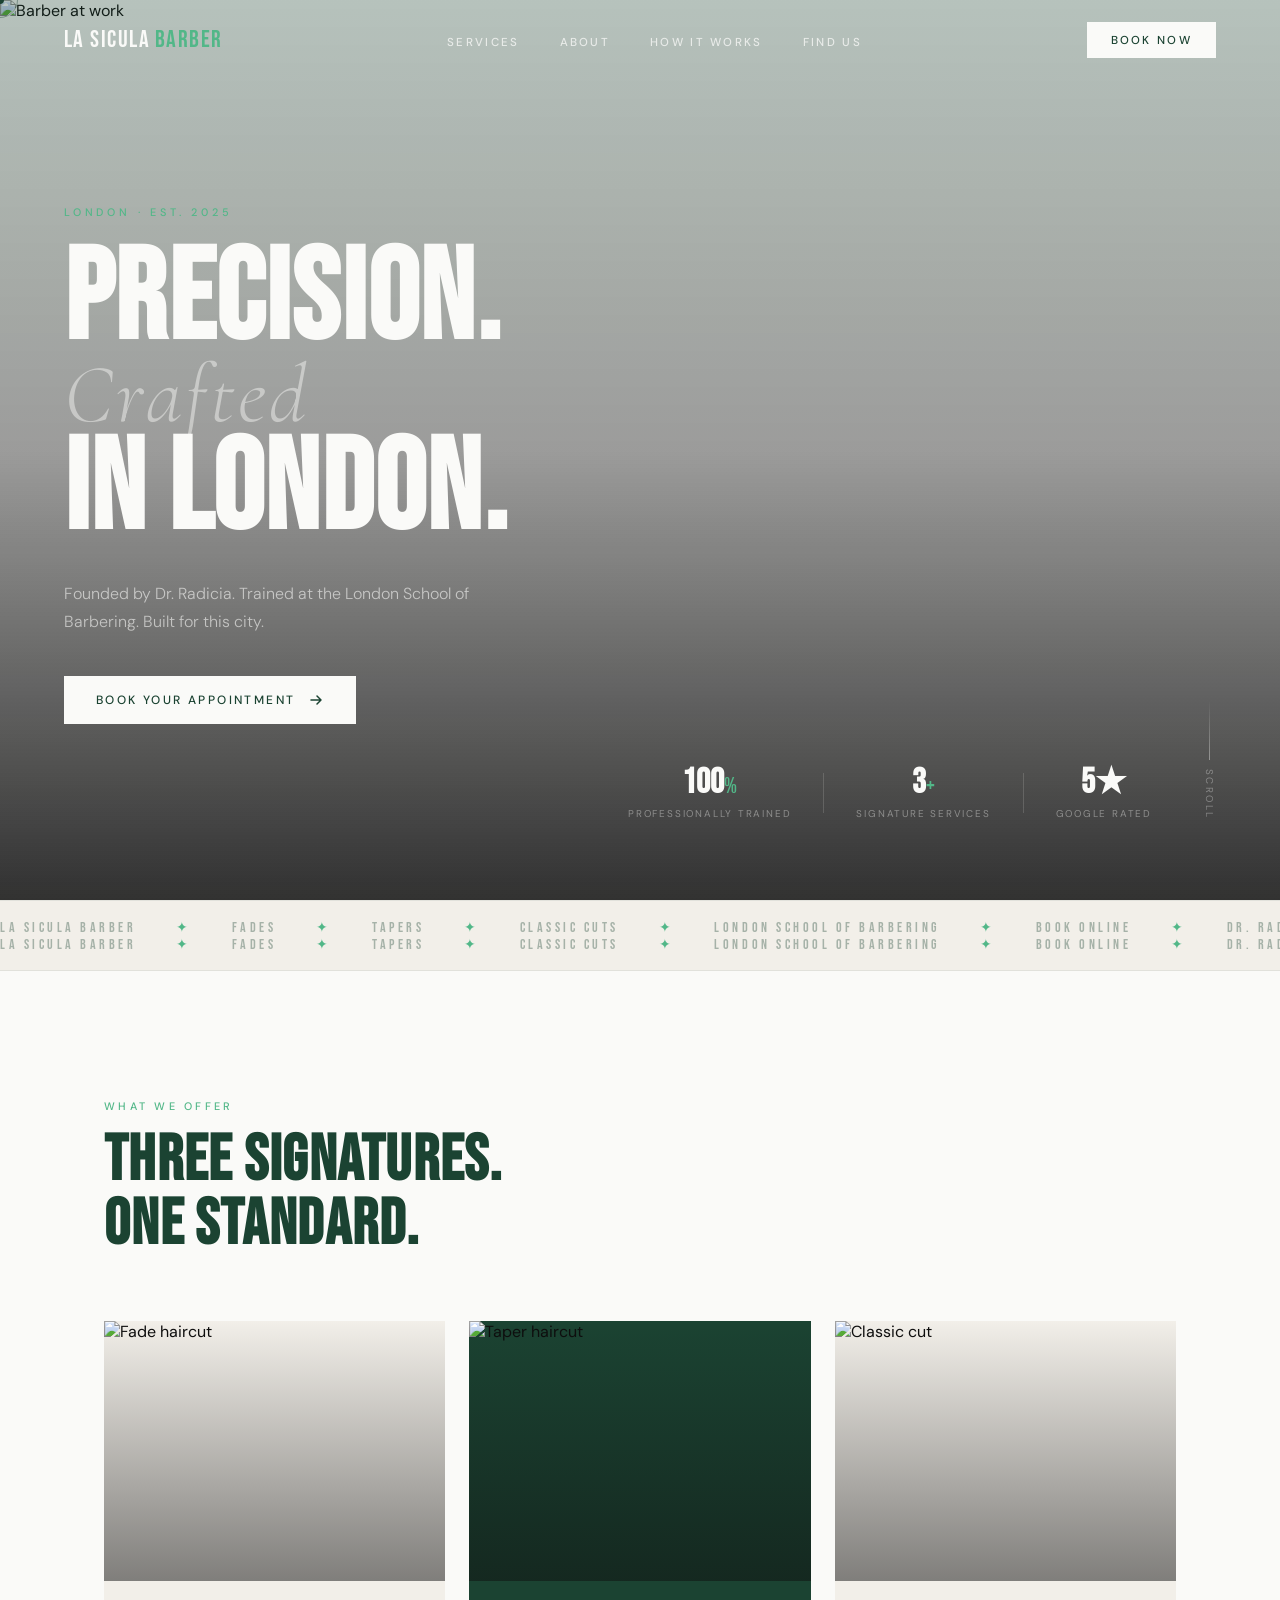
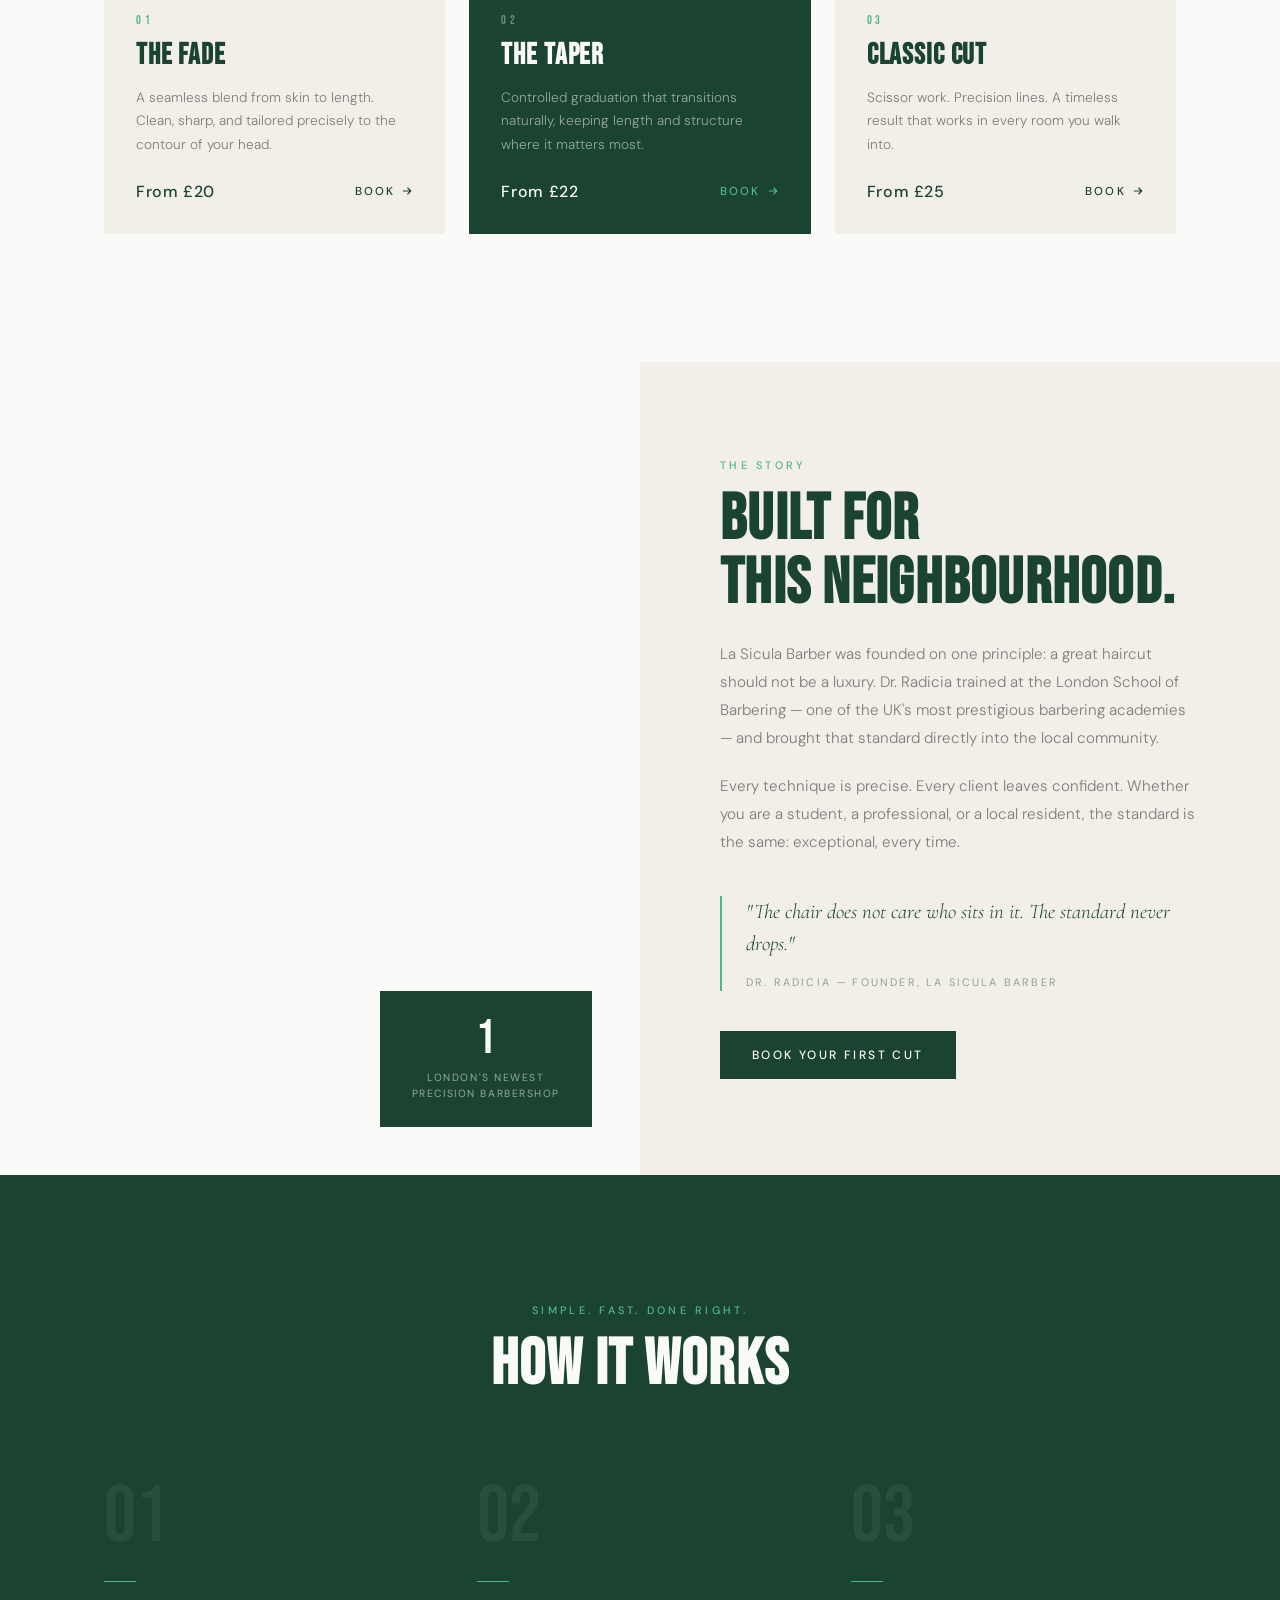
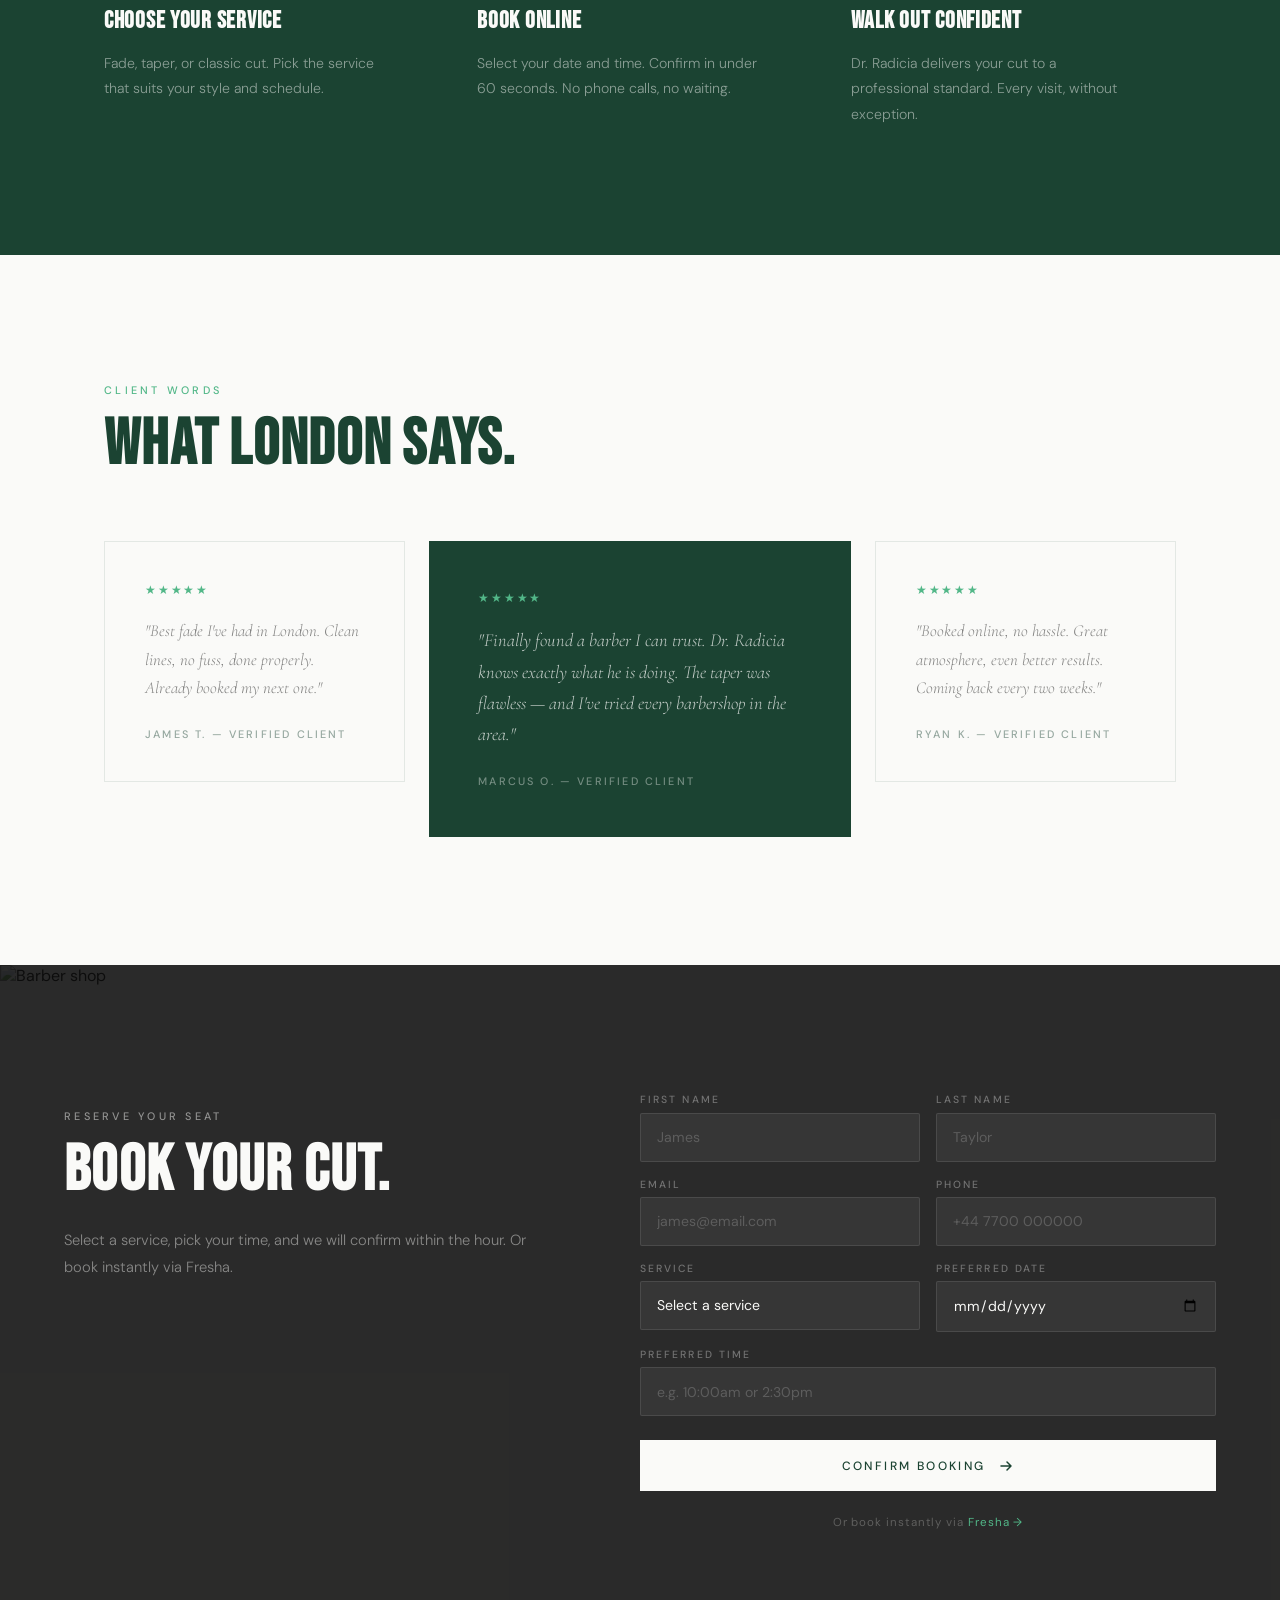
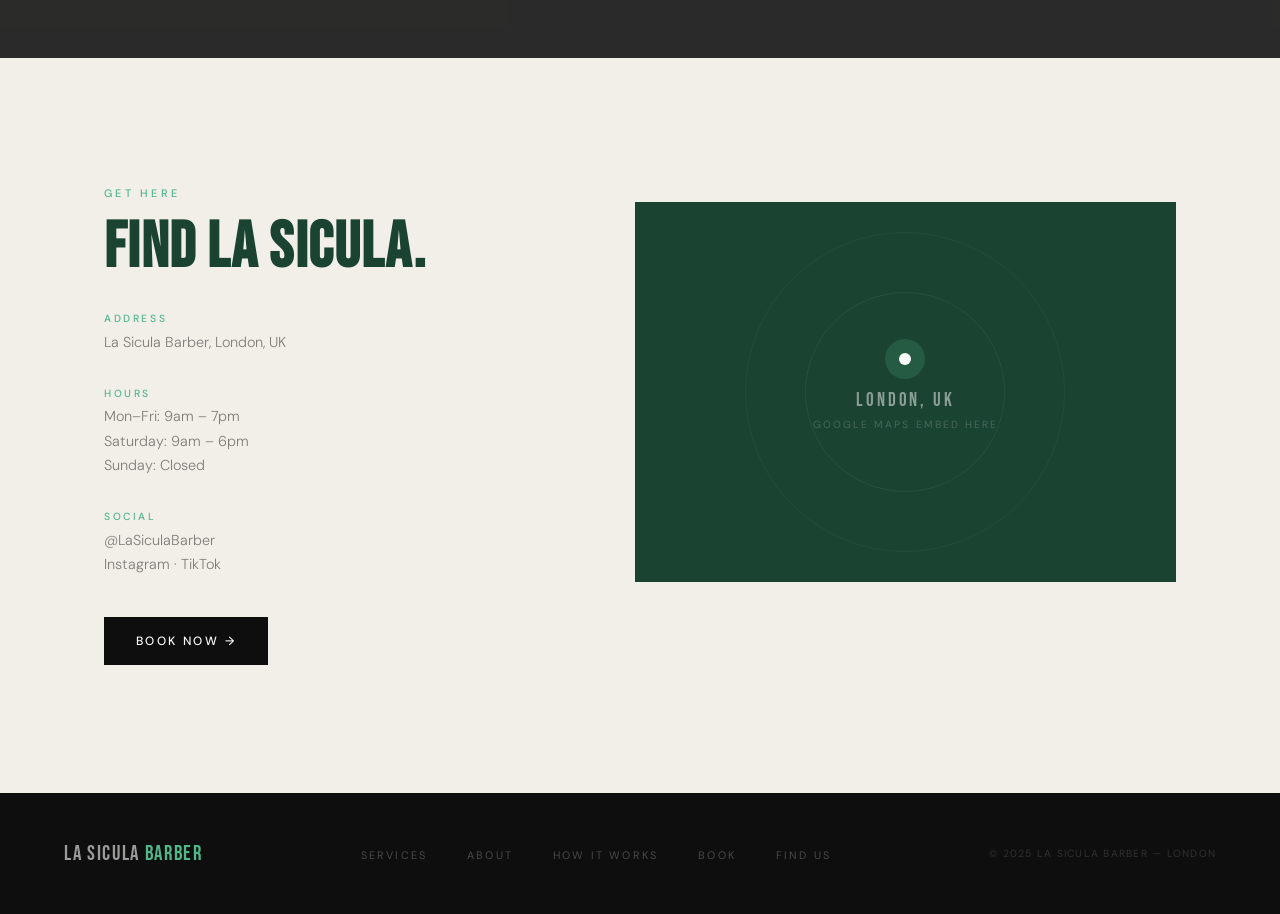
==== index.html @ 0e8070f5 "Initial commit - La Sicula Barber website" ====
<!DOCTYPE html>
<html lang="en">
<head>
  <meta charset="UTF-8" />
  <meta name="viewport" content="width=device-width, initial-scale=1.0" />
  <title>La Sicula Barber — London</title>
  <meta name="description" content="La Sicula Barber. Professional haircuts in London. Founded by Dr. Radicia, trained at the London School of Barbering. Book online." />
  <link rel="preconnect" href="https://fonts.googleapis.com" />
  <link href="https://fonts.googleapis.com/css2?family=Bebas+Neue&family=Cormorant+Garamond:ital,wght@0,300;0,400;1,300&family=DM+Sans:wght@300;400;500&display=swap" rel="stylesheet" />
  <link rel="stylesheet" href="css/style.css" />
</head>
<body>

  <!-- CURSOR -->
  <div class="cursor" id="cursor"></div>
  <div class="cursor-follower" id="cursor-follower"></div>

  <!-- NAV -->
  <nav id="nav">
    <a href="#" class="nav-logo">La Sicula<span>Barber</span></a>
    <ul class="nav-links">
      <li><a href="#services">Services</a></li>
      <li><a href="#about">About</a></li>
      <li><a href="#process">How It Works</a></li>
      <li><a href="#find">Find Us</a></li>
    </ul>
    <a href="#book" class="nav-cta">Book Now</a>
    <button class="nav-burger" id="burger" aria-label="Menu">
      <span></span><span></span>
    </button>
  </nav>

  <!-- MOBILE MENU -->
  <div class="mobile-menu" id="mobile-menu">
    <ul>
      <li><a href="#services" class="mm-link">Services</a></li>
      <li><a href="#about" class="mm-link">About</a></li>
      <li><a href="#process" class="mm-link">How It Works</a></li>
      <li><a href="#find" class="mm-link">Find Us</a></li>
      <li><a href="#book" class="mm-link mm-cta">Book Now</a></li>
    </ul>
  </div>

  <!-- HERO -->
  <section class="hero" id="hero">
    <div class="hero-bg" id="hero-bg">
      <img src="https://images.unsplash.com/photo-1503951914875-452162b0f3f1?w=1800&q=85&fit=crop" alt="Barber at work" />
      <div class="hero-overlay"></div>
    </div>
    <div class="hero-content">
      <p class="hero-eyebrow" data-reveal>London · Est. 2025</p>
      <h1 class="hero-title" data-reveal data-delay="1">
        <span>Precision.</span>
        <span class="hero-title-italic">Crafted</span>
        <span>In London.</span>
      </h1>
      <p class="hero-sub" data-reveal data-delay="2">Founded by Dr. Radicia. Trained at the London School of Barbering. Built for this city.</p>
      <a href="#book" class="hero-btn" data-reveal data-delay="3">
        <span>Book Your Appointment</span>
        <svg width="16" height="16" viewBox="0 0 16 16" fill="none"><path d="M3 8h10M9 4l4 4-4 4" stroke="currentColor" stroke-width="1.5" stroke-linecap="round" stroke-linejoin="round"/></svg>
      </a>
    </div>
    <div class="hero-scroll-hint" data-reveal data-delay="4">
      <div class="scroll-line"></div>
      <span>Scroll</span>
    </div>
    <div class="hero-stats">
      <div class="hero-stat" data-reveal data-delay="3">
        <strong class="counter" data-target="100">0</strong><span>%</span>
        <p>Professionally Trained</p>
      </div>
      <div class="hero-stat-divider"></div>
      <div class="hero-stat" data-reveal data-delay="4">
        <strong class="counter" data-target="3">0</strong><span>+</span>
        <p>Signature Services</p>
      </div>
      <div class="hero-stat-divider"></div>
      <div class="hero-stat" data-reveal data-delay="5">
        <strong>5★</strong>
        <p>Google Rated</p>
      </div>
    </div>
  </section>

  <!-- MARQUEE -->
  <div class="marquee-wrap">
    <div class="marquee-track">
      <div class="marquee-inner" id="marquee">
        <span>La Sicula Barber</span><span class="dot">✦</span>
        <span>Fades</span><span class="dot">✦</span>
        <span>Tapers</span><span class="dot">✦</span>
        <span>Classic Cuts</span><span class="dot">✦</span>
        <span>London School of Barbering</span><span class="dot">✦</span>
        <span>Book Online</span><span class="dot">✦</span>
        <span>Dr. Radicia</span><span class="dot">✦</span>
        <span>London</span><span class="dot">✦</span>
        <span>La Sicula Barber</span><span class="dot">✦</span>
        <span>Fades</span><span class="dot">✦</span>
        <span>Tapers</span><span class="dot">✦</span>
        <span>Classic Cuts</span><span class="dot">✦</span>
        <span>London School of Barbering</span><span class="dot">✦</span>
        <span>Book Online</span><span class="dot">✦</span>
        <span>Dr. Radicia</span><span class="dot">✦</span>
        <span>London</span><span class="dot">✦</span>
      </div>
    </div>
  </div>

  <!-- SERVICES -->
  <section class="services" id="services">
    <div class="container">
      <div class="section-intro" data-reveal>
        <p class="eyebrow">What We Offer</p>
        <h2 class="section-title">Three Signatures.<br>One Standard.</h2>
      </div>
      <div class="services-grid">
        <div class="service-card" data-reveal data-delay="1">
          <div class="service-img">
            <img src="https://images.unsplash.com/photo-1599351431202-1e0f0137899a?w=600&q=80&fit=crop" alt="Fade haircut" loading="lazy" />
            <div class="service-img-overlay"></div>
          </div>
          <div class="service-body">
            <span class="service-num">01</span>
            <h3 class="service-name">The Fade</h3>
            <p class="service-desc">A seamless blend from skin to length. Clean, sharp, and tailored precisely to the contour of your head.</p>
            <div class="service-footer">
              <span class="service-price">From £20</span>
              <a href="#book" class="service-link">Book <svg width="12" height="12" viewBox="0 0 16 16" fill="none"><path d="M3 8h10M9 4l4 4-4 4" stroke="currentColor" stroke-width="1.5" stroke-linecap="round" stroke-linejoin="round"/></svg></a>
            </div>
          </div>
        </div>
        <div class="service-card service-card--featured" data-reveal data-delay="2">
          <div class="service-img">
            <img src="https://images.unsplash.com/photo-1622287162716-f311baa1a2b8?w=600&q=80&fit=crop" alt="Taper haircut" loading="lazy" />
            <div class="service-img-overlay"></div>
          </div>
          <div class="service-body">
            <span class="service-num">02</span>
            <h3 class="service-name">The Taper</h3>
            <p class="service-desc">Controlled graduation that transitions naturally, keeping length and structure where it matters most.</p>
            <div class="service-footer">
              <span class="service-price">From £22</span>
              <a href="#book" class="service-link">Book <svg width="12" height="12" viewBox="0 0 16 16" fill="none"><path d="M3 8h10M9 4l4 4-4 4" stroke="currentColor" stroke-width="1.5" stroke-linecap="round" stroke-linejoin="round"/></svg></a>
            </div>
          </div>
        </div>
        <div class="service-card" data-reveal data-delay="3">
          <div class="service-img">
            <img src="https://images.unsplash.com/photo-1605497788044-5a32c7078486?w=600&q=80&fit=crop" alt="Classic cut" loading="lazy" />
            <div class="service-img-overlay"></div>
          </div>
          <div class="service-body">
            <span class="service-num">03</span>
            <h3 class="service-name">Classic Cut</h3>
            <p class="service-desc">Scissor work. Precision lines. A timeless result that works in every room you walk into.</p>
            <div class="service-footer">
              <span class="service-price">From £25</span>
              <a href="#book" class="service-link">Book <svg width="12" height="12" viewBox="0 0 16 16" fill="none"><path d="M3 8h10M9 4l4 4-4 4" stroke="currentColor" stroke-width="1.5" stroke-linecap="round" stroke-linejoin="round"/></svg></a>
            </div>
          </div>
        </div>
      </div>
    </div>
  </section>

  <!-- ABOUT -->
  <section class="about" id="about">
    <div class="about-img-col">
      <div class="about-img-wrap" id="about-parallax">
        <img src="https://images.unsplash.com/photo-1621605815971-fbc98d665033?w=900&q=80&fit=crop" alt="La Sicula Barber interior" loading="lazy" />
      </div>
      <div class="about-img-badge" data-reveal>
        <span class="badge-num counter" data-target="1">0</span>
        <span class="badge-label">London's Newest<br>Precision Barbershop</span>
      </div>
    </div>
    <div class="about-content-col">
      <div class="about-content">
        <p class="eyebrow" data-reveal>The Story</p>
        <h2 class="section-title" data-reveal>Built For<br>This Neighbourhood.</h2>
        <p class="about-body" data-reveal>La Sicula Barber was founded on one principle: a great haircut should not be a luxury. Dr. Radicia trained at the London School of Barbering — one of the UK's most prestigious barbering academies — and brought that standard directly into the local community.</p>
        <p class="about-body" data-reveal>Every technique is precise. Every client leaves confident. Whether you are a student, a professional, or a local resident, the standard is the same: exceptional, every time.</p>
        <blockquote class="about-quote" data-reveal>
          <p>"The chair does not care who sits in it. The standard never drops."</p>
          <cite>Dr. Radicia — Founder, La Sicula Barber</cite>
        </blockquote>
        <a href="#book" class="btn-primary" data-reveal>Book Your First Cut</a>
      </div>
    </div>
  </section>

  <!-- HOW IT WORKS -->
  <section class="process" id="process">
    <div class="container">
      <div class="section-intro centered" data-reveal>
        <p class="eyebrow">Simple. Fast. Done Right.</p>
        <h2 class="section-title">How It Works</h2>
      </div>
      <div class="process-grid">
        <div class="process-step" data-reveal data-delay="1">
          <div class="step-num">01</div>
          <div class="step-line"></div>
          <h3 class="step-title">Choose Your Service</h3>
          <p class="step-desc">Fade, taper, or classic cut. Pick the service that suits your style and schedule.</p>
        </div>
        <div class="process-step" data-reveal data-delay="2">
          <div class="step-num">02</div>
          <div class="step-line"></div>
          <h3 class="step-title">Book Online</h3>
          <p class="step-desc">Select your date and time. Confirm in under 60 seconds. No phone calls, no waiting.</p>
        </div>
        <div class="process-step" data-reveal data-delay="3">
          <div class="step-num">03</div>
          <div class="step-line"></div>
          <h3 class="step-title">Walk Out Confident</h3>
          <p class="step-desc">Dr. Radicia delivers your cut to a professional standard. Every visit, without exception.</p>
        </div>
      </div>
    </div>
  </section>

  <!-- TESTIMONIALS -->
  <section class="testimonials">
    <div class="container">
      <div class="section-intro" data-reveal>
        <p class="eyebrow">Client Words</p>
        <h2 class="section-title">What London Says.</h2>
      </div>
      <div class="testi-grid">
        <div class="testi-card" data-reveal data-delay="1">
          <div class="testi-stars">★★★★★</div>
          <p class="testi-text">"Best fade I've had in London. Clean lines, no fuss, done properly. Already booked my next one."</p>
          <p class="testi-author">James T. — Verified Client</p>
        </div>
        <div class="testi-card testi-card--large" data-reveal data-delay="2">
          <div class="testi-stars">★★★★★</div>
          <p class="testi-text">"Finally found a barber I can trust. Dr. Radicia knows exactly what he is doing. The taper was flawless — and I've tried every barbershop in the area."</p>
          <p class="testi-author">Marcus O. — Verified Client</p>
        </div>
        <div class="testi-card" data-reveal data-delay="3">
          <div class="testi-stars">★★★★★</div>
          <p class="testi-text">"Booked online, no hassle. Great atmosphere, even better results. Coming back every two weeks."</p>
          <p class="testi-author">Ryan K. — Verified Client</p>
        </div>
      </div>
    </div>
  </section>

  <!-- BOOK -->
  <section class="book" id="book">
    <div class="book-bg">
      <img src="https://images.unsplash.com/photo-1503951914875-452162b0f3f1?w=1400&q=80&fit=crop" alt="Barber shop" loading="lazy" />
      <div class="book-overlay"></div>
    </div>
    <div class="book-content">
      <div class="book-text" data-reveal>
        <p class="eyebrow eyebrow--light">Reserve Your Seat</p>
        <h2 class="section-title section-title--light">Book Your Cut.</h2>
        <p class="book-sub">Select a service, pick your time, and we will confirm within the hour. Or book instantly via Fresha.</p>
      </div>
      <div class="book-form-wrap" data-reveal data-delay="1">
        <form class="book-form" id="book-form">
          <div class="form-row">
            <div class="form-group">
              <label>First Name</label>
              <input type="text" name="fname" placeholder="James" required />
            </div>
            <div class="form-group">
              <label>Last Name</label>
              <input type="text" name="lname" placeholder="Taylor" required />
            </div>
          </div>
          <div class="form-row">
            <div class="form-group">
              <label>Email</label>
              <input type="email" name="email" placeholder="james@email.com" required />
            </div>
            <div class="form-group">
              <label>Phone</label>
              <input type="tel" name="phone" placeholder="+44 7700 000000" />
            </div>
          </div>
          <div class="form-row">
            <div class="form-group">
              <label>Service</label>
              <select name="service" required>
                <option value="" disabled selected>Select a service</option>
                <option>The Fade — From £20</option>
                <option>The Taper — From £22</option>
                <option>Classic Cut — From £25</option>
              </select>
            </div>
            <div class="form-group">
              <label>Preferred Date</label>
              <input type="date" name="date" required />
            </div>
          </div>
          <div class="form-group form-full">
            <label>Preferred Time</label>
            <input type="text" name="time" placeholder="e.g. 10:00am or 2:30pm" />
          </div>
          <button type="submit" class="form-submit">
            <span>Confirm Booking</span>
            <svg width="16" height="16" viewBox="0 0 16 16" fill="none"><path d="M3 8h10M9 4l4 4-4 4" stroke="currentColor" stroke-width="1.5" stroke-linecap="round" stroke-linejoin="round"/></svg>
          </button>
          <p class="form-note">Or book instantly via <a href="https://www.fresha.com" target="_blank">Fresha →</a></p>
        </form>
        <div class="form-success" id="form-success">
          <div class="success-icon">✓</div>
          <h3>Booking Received</h3>
          <p>We will confirm your appointment within the hour. See you in the chair.</p>
        </div>
      </div>
    </div>
  </section>

  <!-- FIND US -->
  <section class="find" id="find">
    <div class="container">
      <div class="find-grid">
        <div class="find-info">
          <p class="eyebrow" data-reveal>Get Here</p>
          <h2 class="section-title" data-reveal>Find La Sicula.</h2>
          <div class="find-details">
            <div class="find-item" data-reveal>
              <span class="find-label">Address</span>
              <span class="find-val">La Sicula Barber, London, UK</span>
            </div>
            <div class="find-item" data-reveal>
              <span class="find-label">Hours</span>
              <span class="find-val">Mon–Fri: 9am – 7pm<br>Saturday: 9am – 6pm<br>Sunday: Closed</span>
            </div>
            <div class="find-item" data-reveal>
              <span class="find-label">Social</span>
              <span class="find-val">@LaSiculaBarber<br>Instagram · TikTok</span>
            </div>
          </div>
          <a href="#book" class="btn-primary btn-dark" data-reveal>Book Now →</a>
        </div>
        <div class="find-map" data-reveal>
          <div class="map-shell">
            <div class="map-pin-wrap">
              <div class="map-pin-pulse"></div>
              <div class="map-pin-dot"></div>
            </div>
            <p class="map-label">London, UK</p>
            <p class="map-sub">Google Maps embed here</p>
          </div>
        </div>
      </div>
    </div>
  </section>

  <!-- FOOTER -->
  <footer>
    <div class="footer-inner">
      <div class="footer-logo">La Sicula<span>Barber</span></div>
      <ul class="footer-links">
        <li><a href="#services">Services</a></li>
        <li><a href="#about">About</a></li>
        <li><a href="#process">How It Works</a></li>
        <li><a href="#book">Book</a></li>
        <li><a href="#find">Find Us</a></li>
      </ul>
      <p class="footer-copy">© 2025 La Sicula Barber — London</p>
    </div>
  </footer>

  <script src="js/main.js"></script>
</body>
</html>
---- css/style.css ----
/* ============================================
   LA SICULA BARBER — style.css
   Deep forest green + white | Apple/Revolut energy
   ============================================ */

:root {
  --green:      #1B4332;
  --green-mid:  #2D6A4F;
  --green-light:#52B788;
  --white:      #FAFAF8;
  --off:        #F2EFE9;
  --ink:        #0E0E0E;
  --ink-soft:   rgba(14,14,14,0.5);
  --font-display: 'Bebas Neue', sans-serif;
  --font-serif:   'Cormorant Garamond', serif;
  --font-body:    'DM Sans', sans-serif;
  --ease:       cubic-bezier(0.16, 1, 0.3, 1);
  --radius:     2px;
}

*, *::before, *::after { margin:0; padding:0; box-sizing:border-box; }

html { scroll-behavior: smooth; font-size: 16px; }

body {
  font-family: var(--font-body);
  background: var(--white);
  color: var(--ink);
  overflow-x: hidden;
  cursor: none;
}

img { display: block; width: 100%; }
a { text-decoration: none; color: inherit; }

/* ===== CUSTOM CURSOR ===== */
.cursor {
  width: 8px; height: 8px;
  background: var(--green);
  border-radius: 50%;
  position: fixed;
  top: 0; left: 0;
  pointer-events: none;
  z-index: 9999;
  transform: translate(-50%, -50%);
  transition: transform 0.1s, width 0.3s var(--ease), height 0.3s var(--ease), background 0.3s;
}

.cursor-follower {
  width: 36px; height: 36px;
  border: 1px solid rgba(27,67,50,0.4);
  border-radius: 50%;
  position: fixed;
  top: 0; left: 0;
  pointer-events: none;
  z-index: 9998;
  transform: translate(-50%, -50%);
  transition: transform 0.18s var(--ease), width 0.4s var(--ease), height 0.4s var(--ease), border-color 0.3s;
}

body:has(a:hover) .cursor { width: 12px; height: 12px; background: var(--green-light); }
body:has(a:hover) .cursor-follower { width: 52px; height: 52px; border-color: var(--green); }
body:has(.btn-primary:hover) .cursor { background: var(--white); }

/* ===== NAV ===== */
#nav {
  position: fixed; top: 0; left: 0; right: 0;
  z-index: 500;
  display: flex;
  align-items: center;
  justify-content: space-between;
  padding: 1.4rem 4rem;
  transition: background 0.4s var(--ease), padding 0.4s var(--ease), box-shadow 0.4s;
}

#nav.scrolled {
  background: rgba(250,250,248,0.92);
  backdrop-filter: blur(12px);
  -webkit-backdrop-filter: blur(12px);
  padding: 1rem 4rem;
  box-shadow: 0 1px 0 rgba(27,67,50,0.08);
}

.nav-logo {
  font-family: var(--font-display);
  font-size: 1.5rem;
  letter-spacing: 0.06em;
  color: var(--white);
  transition: color 0.4s;
  line-height: 1;
}

.nav-logo span { color: var(--green-light); margin-left: 0.3rem; }

#nav.scrolled .nav-logo { color: var(--green); }
#nav.scrolled .nav-logo span { color: var(--green-mid); }

.nav-links {
  display: flex; gap: 2.5rem; list-style: none;
}

.nav-links a {
  font-size: 0.72rem;
  letter-spacing: 0.2em;
  text-transform: uppercase;
  font-weight: 500;
  color: rgba(250,250,248,0.75);
  transition: color 0.3s;
  position: relative;
}

.nav-links a::after {
  content: '';
  position: absolute;
  bottom: -3px; left: 0;
  width: 0; height: 1px;
  background: currentColor;
  transition: width 0.3s var(--ease);
}

.nav-links a:hover { color: var(--white); }
.nav-links a:hover::after { width: 100%; }

#nav.scrolled .nav-links a { color: rgba(27,67,50,0.6); }
#nav.scrolled .nav-links a:hover { color: var(--green); }

.nav-cta {
  font-size: 0.72rem;
  letter-spacing: 0.2em;
  text-transform: uppercase;
  font-weight: 500;
  color: var(--green);
  background: var(--white);
  padding: 0.65rem 1.5rem;
  transition: background 0.3s, color 0.3s, transform 0.3s var(--ease);
}

.nav-cta:hover { background: var(--green); color: var(--white); transform: translateY(-1px); }

#nav.scrolled .nav-cta { background: var(--green); color: var(--white); }
#nav.scrolled .nav-cta:hover { background: var(--green-mid); }

.nav-burger {
  display: none;
  flex-direction: column;
  gap: 5px;
  background: none;
  border: none;
  cursor: none;
  padding: 4px;
}

.nav-burger span {
  display: block;
  width: 22px; height: 1.5px;
  background: var(--white);
  transition: background 0.3s, transform 0.3s var(--ease);
}

#nav.scrolled .nav-burger span { background: var(--green); }
.nav-burger.open span:first-child { transform: translateY(6.5px) rotate(45deg); }
.nav-burger.open span:last-child { transform: translateY(-6.5px) rotate(-45deg); }

/* ===== MOBILE MENU ===== */
.mobile-menu {
  position: fixed;
  inset: 0;
  background: var(--green);
  z-index: 400;
  display: flex;
  align-items: center;
  justify-content: center;
  transform: translateX(100%);
  transition: transform 0.5s var(--ease);
}

.mobile-menu.open { transform: translateX(0); }

.mobile-menu ul { list-style: none; text-align: center; }

.mobile-menu ul li { overflow: hidden; padding: 0.5rem 0; }

.mm-link {
  font-family: var(--font-display);
  font-size: 3rem;
  letter-spacing: 0.04em;
  color: rgba(250,250,248,0.6);
  display: inline-block;
  transform: translateY(100%);
  transition: transform 0.5s var(--ease), color 0.3s;
}

.mobile-menu.open .mm-link { transform: translateY(0); }
.mobile-menu.open li:nth-child(1) .mm-link { transition-delay: 0.05s; }
.mobile-menu.open li:nth-child(2) .mm-link { transition-delay: 0.1s; }
.mobile-menu.open li:nth-child(3) .mm-link { transition-delay: 0.15s; }
.mobile-menu.open li:nth-child(4) .mm-link { transition-delay: 0.2s; }
.mobile-menu.open li:nth-child(5) .mm-link { transition-delay: 0.25s; }

.mm-link:hover { color: var(--white); }
.mm-cta { color: var(--green-light) !important; }

/* ===== REVEAL SYSTEM ===== */
[data-reveal] {
  opacity: 0;
  transform: translateY(30px);
  transition: opacity 0.8s var(--ease), transform 0.8s var(--ease);
}

[data-reveal].revealed { opacity: 1; transform: translateY(0); }
[data-delay="1"] { transition-delay: 0.1s; }
[data-delay="2"] { transition-delay: 0.2s; }
[data-delay="3"] { transition-delay: 0.3s; }
[data-delay="4"] { transition-delay: 0.4s; }
[data-delay="5"] { transition-delay: 0.5s; }

/* ===== REUSABLE ===== */
.container { max-width: 1200px; margin: 0 auto; padding: 0 4rem; }

.eyebrow {
  font-size: 0.68rem;
  letter-spacing: 0.3em;
  text-transform: uppercase;
  color: var(--green-light);
  font-weight: 500;
  margin-bottom: 1rem;
  display: block;
}

.eyebrow--light { color: rgba(250,250,248,0.5); }

.section-title {
  font-family: var(--font-display);
  font-size: clamp(2.8rem, 5vw, 4.5rem);
  line-height: 1;
  letter-spacing: 0.02em;
  color: var(--green);
  margin-bottom: 1.5rem;
}

.section-title--light { color: var(--white); }

.section-intro { margin-bottom: 4rem; }
.section-intro.centered { text-align: center; }

.btn-primary {
  display: inline-flex;
  align-items: center;
  gap: 0.6rem;
  background: var(--green);
  color: var(--white);
  font-size: 0.75rem;
  letter-spacing: 0.2em;
  text-transform: uppercase;
  font-weight: 500;
  padding: 1rem 2rem;
  transition: background 0.3s, transform 0.3s var(--ease);
}

.btn-primary:hover { background: var(--green-mid); transform: translateY(-2px); }
.btn-dark { background: var(--ink); }
.btn-dark:hover { background: var(--green); }

/* ===== HERO ===== */
.hero {
  min-height: 100vh;
  position: relative;
  display: flex;
  flex-direction: column;
  justify-content: flex-end;
  padding: 0 4rem 5rem;
  overflow: hidden;
}

.hero-bg {
  position: absolute; inset: 0;
  will-change: transform;
}

.hero-bg img {
  width: 100%; height: 110%;
  object-fit: cover;
  object-position: center 30%;
}

.hero-overlay {
  position: absolute; inset: 0;
  background: linear-gradient(
    to top,
    rgba(14,14,14,0.85) 0%,
    rgba(14,14,14,0.4) 50%,
    rgba(27,67,50,0.3) 100%
  );
}

.hero-content {
  position: relative;
  z-index: 2;
  max-width: 780px;
  padding-bottom: 6rem;
}

.hero-eyebrow {
  font-size: 0.68rem;
  letter-spacing: 0.35em;
  text-transform: uppercase;
  color: var(--green-light);
  font-weight: 500;
  margin-bottom: 1.5rem;
}

.hero-title {
  font-family: var(--font-display);
  font-size: clamp(5rem, 10vw, 10rem);
  line-height: 0.9;
  color: var(--white);
  letter-spacing: 0.01em;
  margin-bottom: 2rem;
}

.hero-title span { display: block; }

.hero-title-italic {
  font-family: var(--font-serif);
  font-style: italic;
  font-weight: 300;
  font-size: 0.65em;
  color: rgba(250,250,248,0.45);
  letter-spacing: 0.04em;
}

.hero-sub {
  font-size: 1rem;
  color: rgba(250,250,248,0.6);
  line-height: 1.75;
  font-weight: 300;
  max-width: 440px;
  margin-bottom: 2.5rem;
}

.hero-btn {
  display: inline-flex;
  align-items: center;
  gap: 0.8rem;
  background: var(--white);
  color: var(--green);
  font-size: 0.75rem;
  letter-spacing: 0.2em;
  text-transform: uppercase;
  font-weight: 500;
  padding: 1rem 2rem;
  transition: background 0.3s, color 0.3s, gap 0.3s var(--ease), transform 0.3s var(--ease);
}

.hero-btn:hover { background: var(--green-light); color: var(--white); gap: 1.2rem; transform: translateY(-2px); }

.hero-scroll-hint {
  position: absolute;
  bottom: 5rem;
  right: 4rem;
  z-index: 2;
  display: flex;
  flex-direction: column;
  align-items: center;
  gap: 0.6rem;
}

.scroll-line {
  width: 1px;
  height: 60px;
  background: linear-gradient(to bottom, rgba(250,250,248,0), rgba(250,250,248,0.4));
  animation: scrollPulse 2s ease-in-out infinite;
}

@keyframes scrollPulse {
  0%, 100% { opacity: 0.3; transform: scaleY(0.8); }
  50% { opacity: 1; transform: scaleY(1); }
}

.hero-scroll-hint span {
  font-size: 0.62rem;
  letter-spacing: 0.25em;
  text-transform: uppercase;
  color: rgba(250,250,248,0.35);
  writing-mode: vertical-rl;
}

.hero-stats {
  position: absolute;
  bottom: 5rem;
  right: 8rem;
  z-index: 2;
  display: flex;
  align-items: center;
  gap: 2rem;
}

.hero-stat {
  text-align: center;
}

.hero-stat strong, .hero-stat .counter {
  font-family: var(--font-display);
  font-size: 2.2rem;
  color: var(--white);
  line-height: 1;
  display: inline;
}

.hero-stat span { font-family: var(--font-display); font-size: 1.4rem; color: var(--green-light); }

.hero-stat p {
  font-size: 0.62rem;
  letter-spacing: 0.18em;
  text-transform: uppercase;
  color: rgba(250,250,248,0.4);
  margin-top: 0.4rem;
}

.hero-stat-divider {
  width: 1px;
  height: 40px;
  background: rgba(250,250,248,0.15);
}

/* ===== MARQUEE ===== */
.marquee-wrap {
  background: var(--off);
  border-top: 1px solid rgba(27,67,50,0.08);
  border-bottom: 1px solid rgba(27,67,50,0.08);
  overflow: hidden;
  padding: 1.1rem 0;
}

.marquee-track { overflow: hidden; }

.marquee-inner {
  display: flex;
  gap: 2.5rem;
  animation: marqueeRun 25s linear infinite;
  width: max-content;
}

.marquee-inner span {
  font-family: var(--font-display);
  font-size: 0.88rem;
  letter-spacing: 0.25em;
  text-transform: uppercase;
  color: rgba(27,67,50,0.35);
  white-space: nowrap;
}

.marquee-inner .dot { color: var(--green-light); opacity: 1; }

@keyframes marqueeRun {
  from { transform: translateX(0); }
  to { transform: translateX(-50%); }
}

/* ===== SERVICES ===== */
.services {
  padding: 8rem 0;
  background: var(--white);
}

.services-grid {
  display: grid;
  grid-template-columns: repeat(3, 1fr);
  gap: 1.5rem;
}

.service-card {
  background: var(--off);
  overflow: hidden;
  transition: transform 0.5s var(--ease), box-shadow 0.5s var(--ease);
}

.service-card:hover { transform: translateY(-8px); box-shadow: 0 24px 60px rgba(27,67,50,0.12); }

.service-card--featured {
  background: var(--green);
}

.service-img {
  position: relative;
  height: 260px;
  overflow: hidden;
}

.service-img img {
  height: 100%;
  object-fit: cover;
  transition: transform 0.7s var(--ease);
}

.service-card:hover .service-img img { transform: scale(1.06); }

.service-img-overlay {
  position: absolute; inset: 0;
  background: linear-gradient(to top, rgba(14,14,14,0.5), transparent);
}

.service-body { padding: 2rem; }

.service-num {
  font-family: var(--font-display);
  font-size: 0.75rem;
  letter-spacing: 0.3em;
  color: var(--green-light);
  display: block;
  margin-bottom: 0.6rem;
}

.service-card--featured .service-num { color: rgba(250,250,248,0.4); }

.service-name {
  font-family: var(--font-display);
  font-size: 1.8rem;
  letter-spacing: 0.03em;
  color: var(--green);
  margin-bottom: 0.8rem;
}

.service-card--featured .service-name { color: var(--white); }

.service-desc {
  font-size: 0.85rem;
  color: var(--ink-soft);
  line-height: 1.75;
  font-weight: 300;
  margin-bottom: 1.5rem;
}

.service-card--featured .service-desc { color: rgba(250,250,248,0.55); }

.service-footer {
  display: flex;
  align-items: center;
  justify-content: space-between;
}

.service-price {
  font-size: 1rem;
  font-weight: 500;
  color: var(--green);
  letter-spacing: 0.04em;
}

.service-card--featured .service-price { color: var(--white); }

.service-link {
  display: inline-flex;
  align-items: center;
  gap: 0.4rem;
  font-size: 0.72rem;
  letter-spacing: 0.18em;
  text-transform: uppercase;
  font-weight: 500;
  color: var(--green);
  transition: gap 0.3s var(--ease);
}

.service-link:hover { gap: 0.8rem; }
.service-card--featured .service-link { color: var(--green-light); }

/* ===== ABOUT ===== */
.about {
  display: grid;
  grid-template-columns: 1fr 1fr;
  min-height: 85vh;
}

.about-img-col {
  position: relative;
  overflow: hidden;
}

.about-img-wrap {
  width: 100%; height: 100%;
  will-change: transform;
}

.about-img-wrap img {
  width: 100%; height: 115%;
  object-fit: cover;
  filter: contrast(1.05) saturate(0.9);
}

.about-img-badge {
  position: absolute;
  bottom: 3rem; right: 3rem;
  background: var(--green);
  color: var(--white);
  padding: 1.5rem 2rem;
  text-align: center;
  min-width: 140px;
}

.badge-num {
  font-family: var(--font-display);
  font-size: 3rem;
  line-height: 1;
  display: block;
  color: var(--white);
}

.badge-label {
  font-size: 0.65rem;
  letter-spacing: 0.15em;
  text-transform: uppercase;
  color: rgba(250,250,248,0.55);
  margin-top: 0.4rem;
  display: block;
  line-height: 1.6;
}

.about-content-col {
  background: var(--off);
  display: flex;
  align-items: center;
}

.about-content {
  padding: 6rem 5rem;
}

.about-body {
  font-size: 0.95rem;
  color: var(--ink-soft);
  line-height: 1.85;
  font-weight: 300;
  margin-bottom: 1.2rem;
  max-width: 480px;
}

.about-quote {
  border-left: 2px solid var(--green-light);
  padding-left: 1.5rem;
  margin: 2.5rem 0;
}

.about-quote p {
  font-family: var(--font-serif);
  font-style: italic;
  font-size: 1.3rem;
  color: var(--green);
  line-height: 1.55;
  font-weight: 300;
  margin-bottom: 0.6rem;
}

.about-quote cite {
  font-size: 0.68rem;
  letter-spacing: 0.2em;
  text-transform: uppercase;
  color: rgba(27,67,50,0.45);
  font-style: normal;
}

/* ===== PROCESS ===== */
.process {
  padding: 8rem 0;
  background: var(--green);
}

.process .eyebrow { color: var(--green-light); }
.process .section-title { color: var(--white); }
.process .section-intro { margin-bottom: 5rem; }

.process-grid {
  display: grid;
  grid-template-columns: repeat(3, 1fr);
  gap: 3rem;
  position: relative;
}

.process-step { position: relative; }

.step-num {
  font-family: var(--font-display);
  font-size: 5rem;
  color: rgba(250,250,248,0.06);
  line-height: 1;
  margin-bottom: 1.5rem;
  transition: color 0.4s;
}

.process-step:hover .step-num { color: rgba(250,250,248,0.12); }

.step-line {
  width: 2rem;
  height: 1px;
  background: var(--green-light);
  margin-bottom: 1.5rem;
  transition: width 0.4s var(--ease);
}

.process-step:hover .step-line { width: 4rem; }

.step-title {
  font-family: var(--font-display);
  font-size: 1.5rem;
  letter-spacing: 0.03em;
  color: var(--white);
  margin-bottom: 1rem;
}

.step-desc {
  font-size: 0.88rem;
  color: rgba(250,250,248,0.5);
  line-height: 1.8;
  font-weight: 300;
  max-width: 280px;
}

/* ===== TESTIMONIALS ===== */
.testimonials {
  padding: 8rem 0;
  background: var(--white);
}

.testi-grid {
  display: grid;
  grid-template-columns: 1fr 1.4fr 1fr;
  gap: 1.5rem;
  align-items: start;
}

.testi-card {
  padding: 2.5rem;
  border: 1px solid rgba(27,67,50,0.1);
  transition: border-color 0.3s, box-shadow 0.3s;
}

.testi-card:hover {
  border-color: var(--green);
  box-shadow: 0 8px 40px rgba(27,67,50,0.07);
}

.testi-card--large {
  padding: 3rem;
  background: var(--green);
  border-color: transparent;
}

.testi-card--large:hover { border-color: transparent; box-shadow: 0 12px 50px rgba(27,67,50,0.2); }

.testi-stars {
  font-size: 0.75rem;
  letter-spacing: 0.15em;
  color: var(--green-light);
  margin-bottom: 1.2rem;
}

.testi-card--large .testi-stars { color: var(--green-light); }

.testi-text {
  font-family: var(--font-serif);
  font-style: italic;
  font-size: 1.05rem;
  color: var(--ink-soft);
  line-height: 1.7;
  font-weight: 300;
  margin-bottom: 1.5rem;
}

.testi-card--large .testi-text { color: rgba(250,250,248,0.75); font-size: 1.15rem; }

.testi-author {
  font-size: 0.68rem;
  letter-spacing: 0.2em;
  text-transform: uppercase;
  color: rgba(27,67,50,0.45);
  font-weight: 500;
}

.testi-card--large .testi-author { color: rgba(250,250,248,0.4); }

/* ===== BOOK ===== */
.book {
  position: relative;
  padding: 8rem 4rem;
  overflow: hidden;
}

.book-bg {
  position: absolute; inset: 0;
}

.book-bg img {
  width: 100%; height: 100%;
  object-fit: cover;
  filter: grayscale(40%) contrast(1.1);
}

.book-overlay {
  position: absolute; inset: 0;
  background: rgba(14,14,14,0.88);
}

.book-content {
  position: relative;
  z-index: 2;
  max-width: 1200px;
  margin: 0 auto;
  display: grid;
  grid-template-columns: 1fr 1.2fr;
  gap: 6rem;
  align-items: start;
}

.book-text { padding-top: 1rem; }

.book-sub {
  font-size: 0.92rem;
  color: rgba(250,250,248,0.45);
  line-height: 1.8;
  font-weight: 300;
  margin-top: 1.5rem;
}

.book-form-wrap { position: relative; }

.book-form {
  display: flex;
  flex-direction: column;
  gap: 1rem;
}

.form-row {
  display: grid;
  grid-template-columns: 1fr 1fr;
  gap: 1rem;
}

.form-group {
  display: flex;
  flex-direction: column;
  gap: 0.4rem;
}

.form-full { grid-column: 1 / -1; }

.form-group label {
  font-size: 0.65rem;
  letter-spacing: 0.2em;
  text-transform: uppercase;
  color: rgba(250,250,248,0.35);
  font-weight: 500;
}

.form-group input,
.form-group select {
  background: rgba(250,250,248,0.06);
  border: 1px solid rgba(250,250,248,0.1);
  padding: 0.9rem 1rem;
  font-family: var(--font-body);
  font-size: 0.88rem;
  color: var(--white);
  outline: none;
  transition: border-color 0.3s, background 0.3s;
  border-radius: var(--radius);
  -webkit-appearance: none;
}

.form-group input::placeholder { color: rgba(250,250,248,0.2); }
.form-group input:focus, .form-group select:focus {
  border-color: var(--green-light);
  background: rgba(250,250,248,0.1);
}

.form-group select option { background: var(--ink); color: var(--white); }

.form-submit {
  display: flex;
  align-items: center;
  justify-content: center;
  gap: 0.8rem;
  background: var(--white);
  color: var(--green);
  border: none;
  padding: 1.1rem 2rem;
  font-family: var(--font-body);
  font-size: 0.75rem;
  letter-spacing: 0.2em;
  text-transform: uppercase;
  font-weight: 500;
  cursor: none;
  transition: background 0.3s, color 0.3s, transform 0.3s var(--ease);
  margin-top: 0.5rem;
}

.form-submit:hover { background: var(--green-light); color: var(--white); transform: translateY(-2px); }

.form-note {
  font-size: 0.72rem;
  color: rgba(250,250,248,0.25);
  text-align: center;
  letter-spacing: 0.08em;
  margin-top: 0.5rem;
}

.form-note a { color: var(--green-light); border-bottom: 1px solid transparent; transition: border-color 0.2s; }
.form-note a:hover { border-color: var(--green-light); }

.form-success {
  display: none;
  text-align: center;
  padding: 3rem;
  background: rgba(250,250,248,0.05);
  border: 1px solid rgba(250,250,248,0.1);
}

.form-success.show { display: block; }
.book-form.hide { display: none; }

.success-icon {
  width: 60px; height: 60px;
  border-radius: 50%;
  background: var(--green);
  display: flex; align-items: center; justify-content: center;
  font-size: 1.5rem;
  color: var(--white);
  margin: 0 auto 1.5rem;
}

.form-success h3 {
  font-family: var(--font-display);
  font-size: 2rem;
  letter-spacing: 0.05em;
  color: var(--white);
  margin-bottom: 0.8rem;
}

.form-success p {
  font-size: 0.9rem;
  color: rgba(250,250,248,0.45);
  font-weight: 300;
  line-height: 1.7;
}

/* ===== FIND ===== */
.find {
  padding: 8rem 0;
  background: var(--off);
}

.find-grid {
  display: grid;
  grid-template-columns: 1fr 1.2fr;
  gap: 5rem;
  align-items: start;
}

.find-details {
  display: flex;
  flex-direction: column;
  gap: 2rem;
  margin: 2rem 0 2.5rem;
}

.find-item { display: flex; flex-direction: column; gap: 0.3rem; }

.find-label {
  font-size: 0.65rem;
  letter-spacing: 0.25em;
  text-transform: uppercase;
  color: var(--green-light);
  font-weight: 500;
}

.find-val {
  font-size: 0.9rem;
  color: var(--ink-soft);
  line-height: 1.7;
  font-weight: 300;
}

.find-map { margin-top: 1rem; }

.map-shell {
  background: var(--green);
  height: 380px;
  display: flex;
  flex-direction: column;
  align-items: center;
  justify-content: center;
  position: relative;
  overflow: hidden;
}

.map-shell::before {
  content: '';
  position: absolute;
  width: 200px; height: 200px;
  border: 1px solid rgba(250,250,248,0.06);
  border-radius: 50%;
  animation: mapPulse 3s ease-in-out infinite;
}

.map-shell::after {
  content: '';
  position: absolute;
  width: 320px; height: 320px;
  border: 1px solid rgba(250,250,248,0.04);
  border-radius: 50%;
  animation: mapPulse 3s ease-in-out infinite 0.5s;
}

@keyframes mapPulse {
  0%, 100% { transform: scale(0.95); opacity: 0.5; }
  50% { transform: scale(1.05); opacity: 1; }
}

.map-pin-wrap {
  position: relative;
  z-index: 2;
  margin-bottom: 1.5rem;
}

.map-pin-pulse {
  width: 40px; height: 40px;
  border-radius: 50%;
  background: rgba(82,183,136,0.2);
  animation: pinPulse 2s ease-in-out infinite;
  position: absolute;
  top: 50%; left: 50%;
  transform: translate(-50%, -50%);
}

@keyframes pinPulse {
  0%, 100% { transform: translate(-50%, -50%) scale(0.8); opacity: 0.4; }
  50% { transform: translate(-50%, -50%) scale(1.4); opacity: 0; }
}

.map-pin-dot {
  width: 12px; height: 12px;
  border-radius: 50%;
  background: var(--white);
  position: relative;
  z-index: 1;
}

.map-label {
  font-family: var(--font-display);
  font-size: 1.2rem;
  letter-spacing: 0.15em;
  color: rgba(250,250,248,0.5);
  text-transform: uppercase;
  position: relative;
  z-index: 2;
}

.map-sub {
  font-size: 0.65rem;
  letter-spacing: 0.2em;
  text-transform: uppercase;
  color: rgba(250,250,248,0.2);
  margin-top: 0.4rem;
  position: relative;
  z-index: 2;
}

/* ===== FOOTER ===== */
footer {
  background: var(--ink);
  padding: 3rem 4rem;
}

.footer-inner {
  display: flex;
  align-items: center;
  justify-content: space-between;
  max-width: 1200px;
  margin: 0 auto;
}

.footer-logo {
  font-family: var(--font-display);
  font-size: 1.3rem;
  letter-spacing: 0.08em;
  color: rgba(250,250,248,0.6);
}

.footer-logo span { color: var(--green-light); margin-left: 0.3rem; }

.footer-links {
  display: flex; gap: 2.5rem; list-style: none;
}

.footer-links a {
  font-size: 0.68rem;
  letter-spacing: 0.2em;
  text-transform: uppercase;
  color: rgba(250,250,248,0.25);
  transition: color 0.3s;
}

.footer-links a:hover { color: var(--white); }

.footer-copy {
  font-size: 0.65rem;
  letter-spacing: 0.12em;
  text-transform: uppercase;
  color: rgba(250,250,248,0.15);
}

/* ===== RESPONSIVE ===== */
@media (max-width: 1024px) {
  .hero-stats { right: 4rem; }
  .about-content { padding: 5rem 3rem; }
  .book-content { gap: 4rem; }
}

@media (max-width: 768px) {
  body { cursor: auto; }
  .cursor, .cursor-follower { display: none; }

  #nav { padding: 1.2rem 1.5rem; }
  .nav-links, .nav-cta { display: none; }
  .nav-burger { display: flex; }

  .hero { padding: 0 1.5rem 4rem; }
  .hero-stats { display: none; }
  .hero-scroll-hint { display: none; }
  .hero-content { padding-bottom: 2rem; }

  .container { padding: 0 1.5rem; }

  .services { padding: 5rem 0; }
  .services-grid { grid-template-columns: 1fr; gap: 1rem; }

  .about { grid-template-columns: 1fr; }
  .about-img-col { height: 50vh; }
  .about-content { padding: 3rem 1.5rem; }

  .process { padding: 5rem 0; }
  .process-grid { grid-template-columns: 1fr; gap: 2.5rem; }

  .testimonials { padding: 5rem 0; }
  .testi-grid { grid-template-columns: 1fr; }
  .testi-card--large { order: -1; }

  .book { padding: 5rem 1.5rem; }
  .book-content { grid-template-columns: 1fr; gap: 3rem; }
  .form-row { grid-template-columns: 1fr; }

  .find { padding: 5rem 0; }
  .find-grid { grid-template-columns: 1fr; gap: 3rem; }

  footer { padding: 2rem 1.5rem; }
  .footer-inner { flex-direction: column; gap: 1.5rem; text-align: center; }
  .footer-links { flex-wrap: wrap; justify-content: center; gap: 1.5rem; }
}
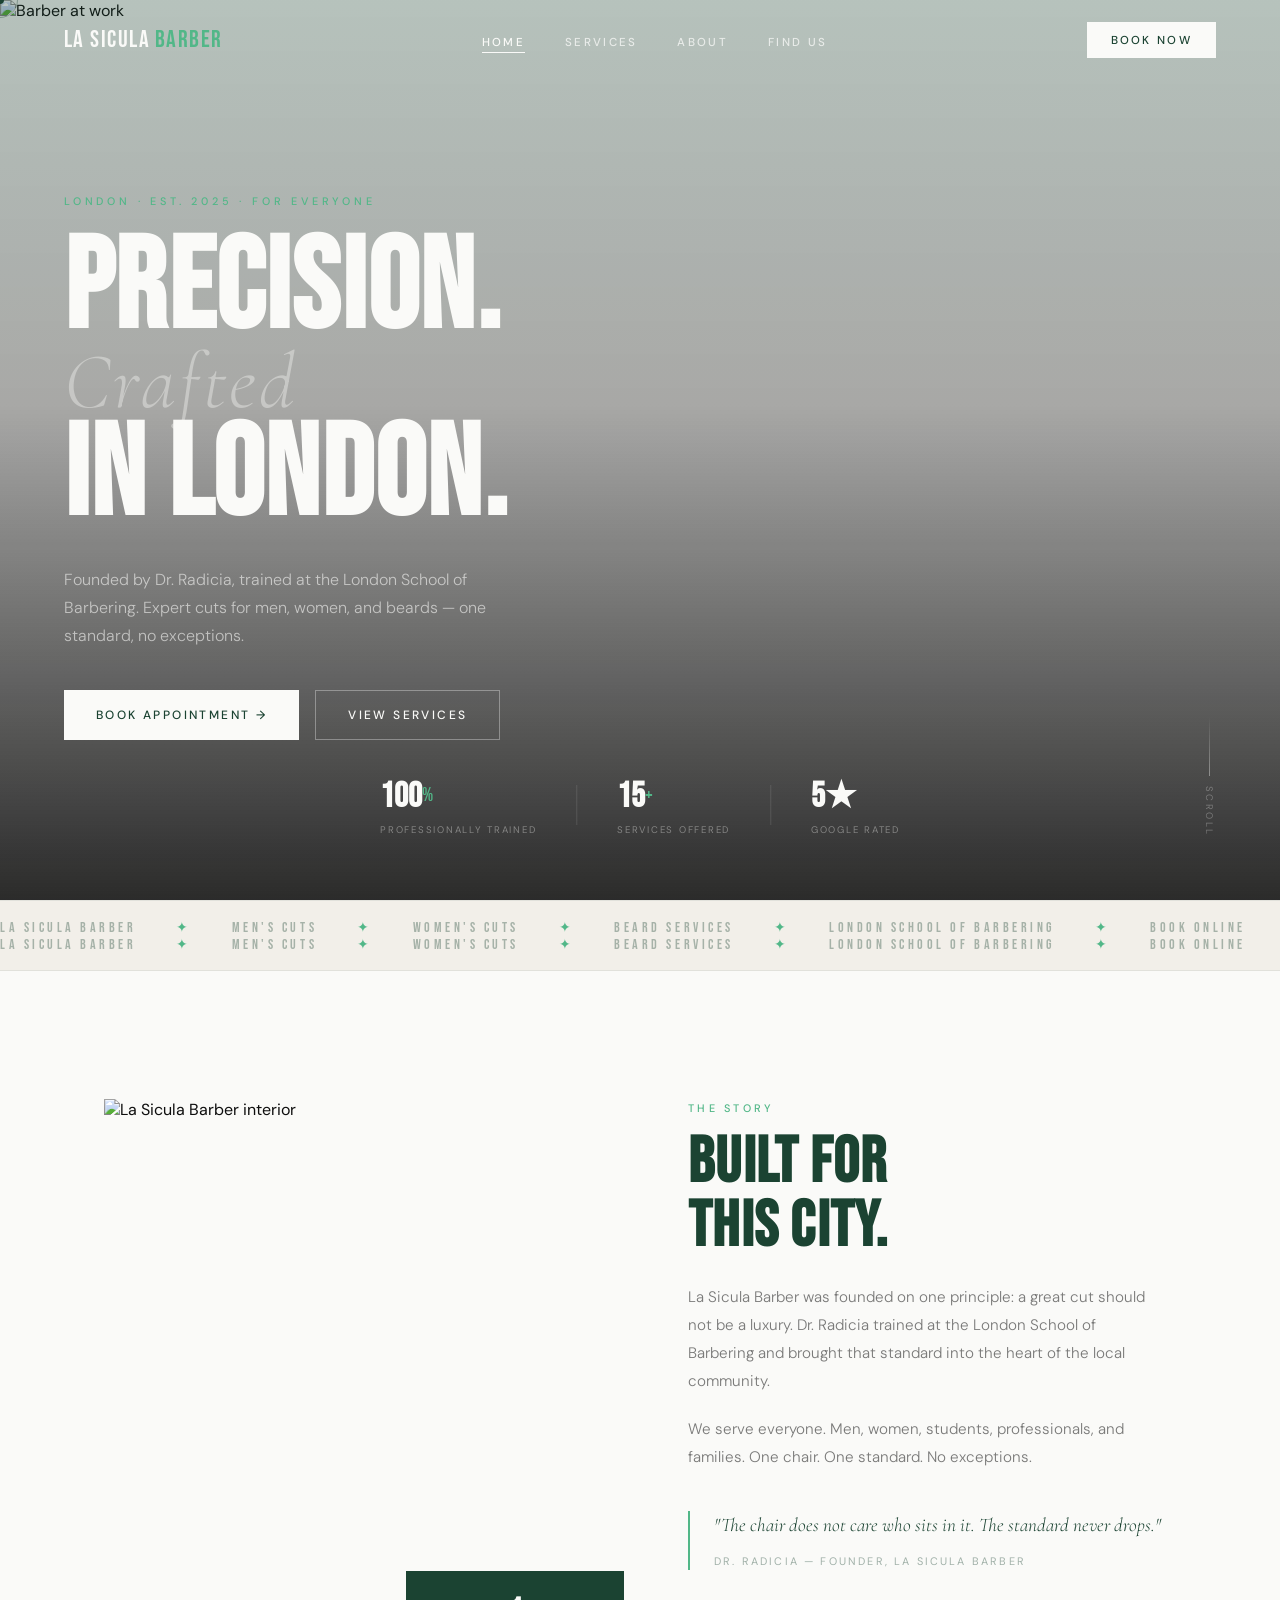
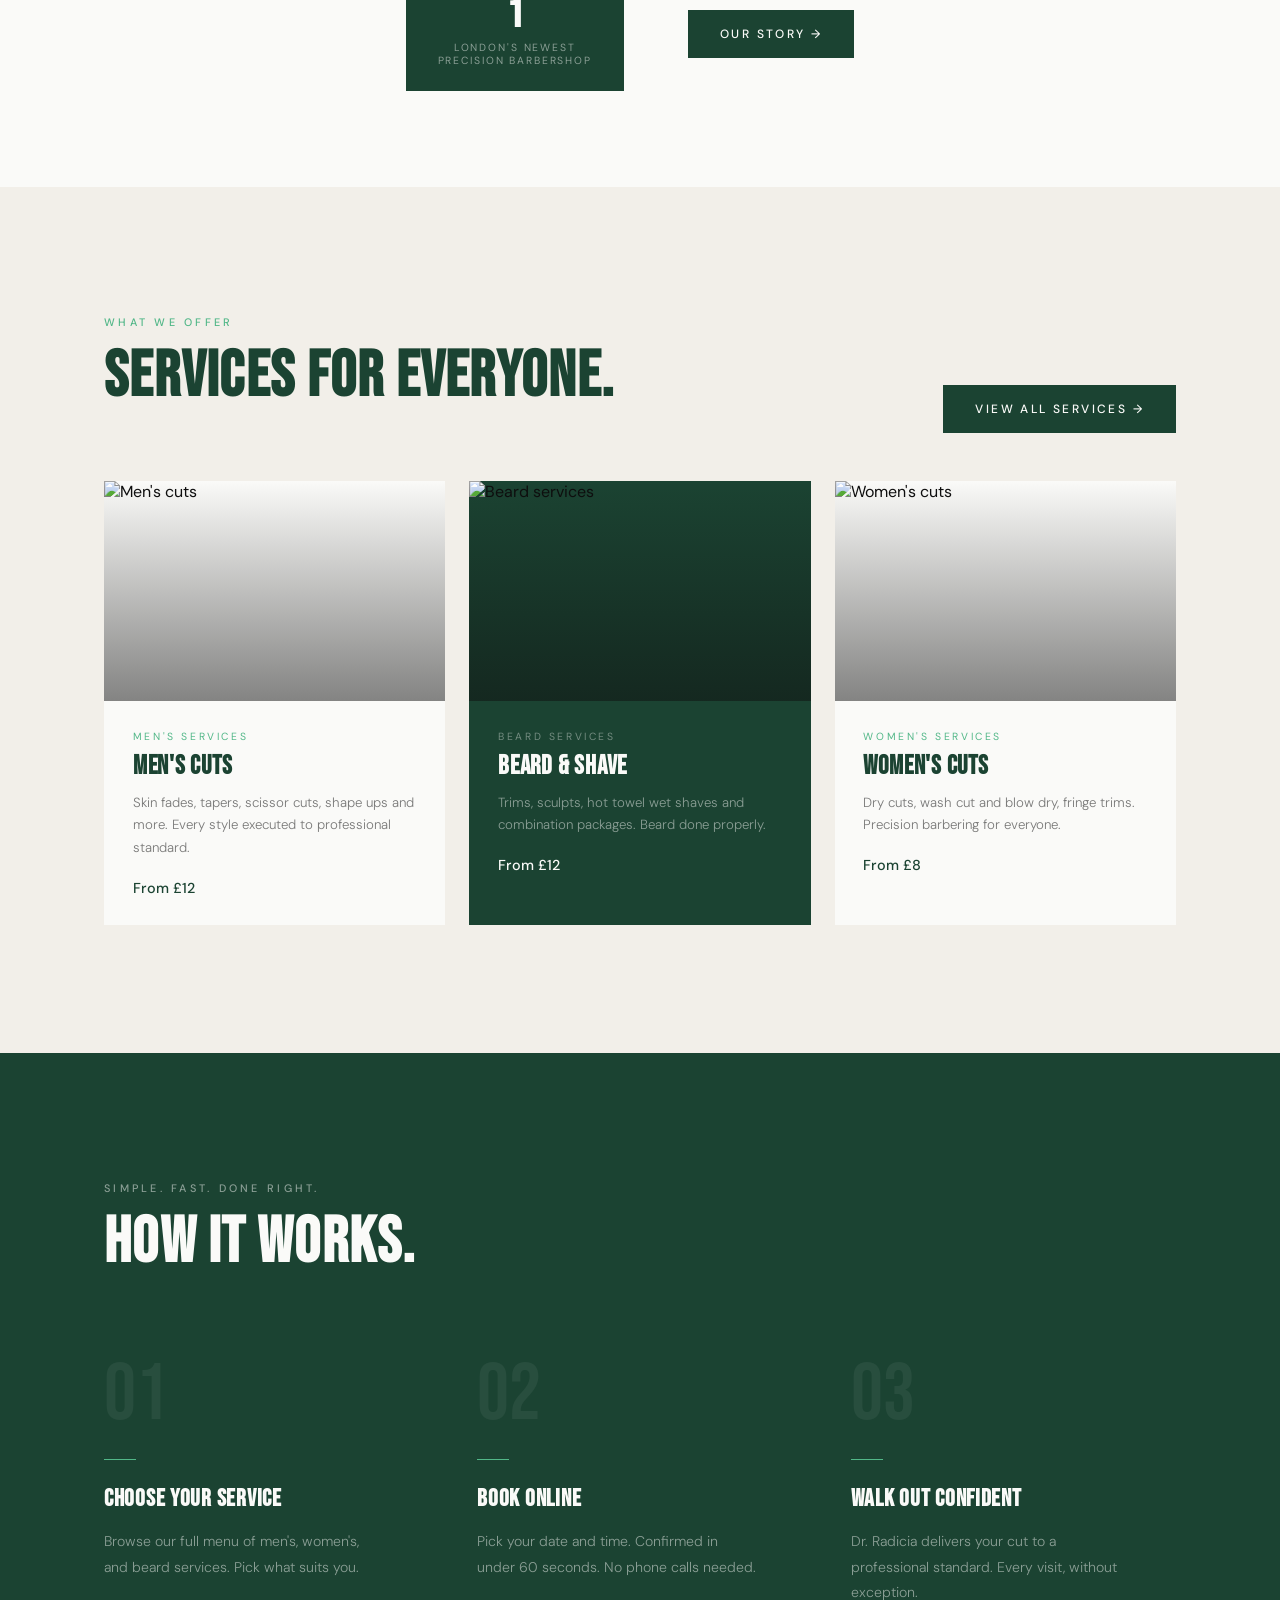
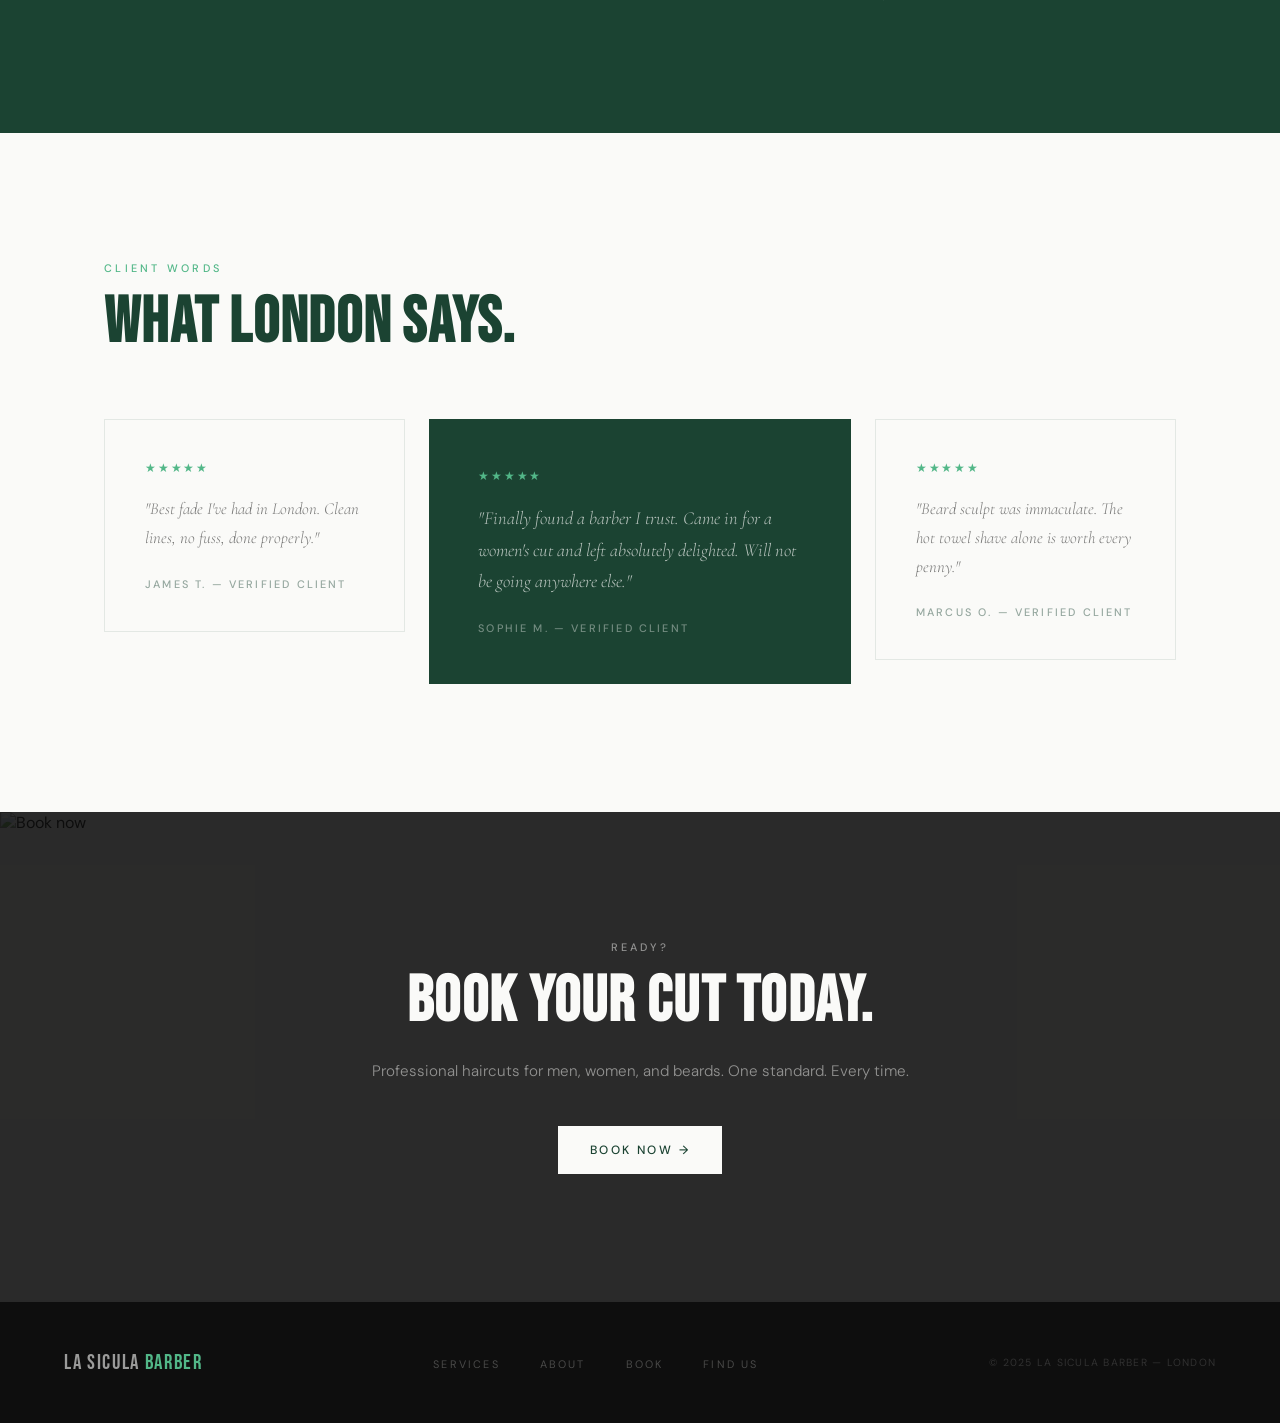
==== commit 027dd134: "V2 - multi-page site with full services" ====
--- a/index.html
+++ b/index.html
@@ -1,371 +1,341 @@
 <!DOCTYPE html>
 <html lang="en">
 <head>
-  <meta charset="UTF-8" />
-  <meta name="viewport" content="width=device-width, initial-scale=1.0" />
+  <meta charset="UTF-8"/>
+  <meta name="viewport" content="width=device-width,initial-scale=1.0"/>
   <title>La Sicula Barber — London</title>
-  <meta name="description" content="La Sicula Barber. Professional haircuts in London. Founded by Dr. Radicia, trained at the London School of Barbering. Book online." />
-  <link rel="preconnect" href="https://fonts.googleapis.com" />
-  <link href="https://fonts.googleapis.com/css2?family=Bebas+Neue&family=Cormorant+Garamond:ital,wght@0,300;0,400;1,300&family=DM+Sans:wght@300;400;500&display=swap" rel="stylesheet" />
-  <link rel="stylesheet" href="css/style.css" />
+  <meta name="description" content="La Sicula Barber. Professional haircuts for everyone in London. Men, women, beards. Founded by Dr. Radicia, trained at the London School of Barbering."/>
+  <link rel="preconnect" href="https://fonts.googleapis.com"/>
+  <link href="https://fonts.googleapis.com/css2?family=Bebas+Neue&family=Cormorant+Garamond:ital,wght@0,300;1,300&family=DM+Sans:wght@300;400;500&display=swap" rel="stylesheet"/>
+  <link rel="stylesheet" href="css/style.css"/>
+  <style>
+    /* ── HERO ── */
+    .hero { min-height:100vh; position:relative; display:flex; flex-direction:column; justify-content:flex-end; padding:0 4rem 5rem; overflow:hidden; }
+    .hero-bg { position:absolute; inset:0; will-change:transform; }
+    .hero-bg img { width:100%; height:110%; object-fit:cover; object-position:center 30%; }
+    .hero-overlay { position:absolute; inset:0; background:linear-gradient(to top,rgba(14,14,14,.88) 0%,rgba(14,14,14,.35) 55%,rgba(27,67,50,.3) 100%); }
+    .hero-content { position:relative; z-index:2; max-width:800px; padding-bottom:5rem; }
+    .hero-eyebrow { font-size:.68rem; letter-spacing:.35em; text-transform:uppercase; color:var(--green-light); font-weight:500; margin-bottom:1.5rem; display:block; }
+    .hero-title { font-family:var(--font-display); font-size:clamp(5rem,10vw,10rem); line-height:.9; color:var(--white); letter-spacing:.01em; margin-bottom:2rem; }
+    .hero-title span { display:block; }
+    .hero-italic { font-family:var(--font-serif); font-style:italic; font-weight:300; font-size:.62em; color:rgba(250,250,248,.38); letter-spacing:.04em; }
+    .hero-sub { font-size:1rem; color:rgba(250,250,248,.6); line-height:1.75; font-weight:300; max-width:440px; margin-bottom:2.5rem; }
+    .hero-actions { display:flex; gap:1rem; flex-wrap:wrap; }
+    .hero-scroll { position:absolute; bottom:4rem; right:4rem; z-index:2; display:flex; flex-direction:column; align-items:center; gap:.6rem; }
+    .hero-scroll span { font-size:.6rem; letter-spacing:.25em; text-transform:uppercase; color:rgba(250,250,248,.3); writing-mode:vertical-rl; }
+    .hero-stats { position:absolute; bottom:4rem; left:50%; transform:translateX(-50%); z-index:2; display:flex; align-items:center; gap:2.5rem; }
+    .stat strong { font-family:var(--font-display); font-size:2.2rem; color:var(--white); display:inline; }
+    .stat sup { font-family:var(--font-display); font-size:1.2rem; color:var(--green-light); }
+    .stat p { font-size:.6rem; letter-spacing:.18em; text-transform:uppercase; color:rgba(250,250,248,.38); margin-top:.3rem; }
+    .stat-div { width:1px; height:40px; background:rgba(250,250,248,.12); }
+
+    /* ── INTRO ── */
+    .intro { padding:8rem 0; background:var(--white); }
+    .intro-grid { display:grid; grid-template-columns:1fr 1fr; gap:6rem; align-items:center; }
+    .intro-img { position:relative; }
+    .intro-img img { height:560px; object-fit:cover; }
+    .intro-badge { position:absolute; bottom:-2rem; right:-2rem; background:var(--green); color:var(--white); padding:1.5rem 2rem; text-align:center; }
+    .intro-badge strong { font-family:var(--font-display); font-size:2.5rem; display:block; line-height:1; }
+    .intro-badge span { font-size:.65rem; letter-spacing:.18em; text-transform:uppercase; color:rgba(250,250,248,.5); margin-top:.4rem; display:block; }
+    .intro-body { font-size:.95rem; color:var(--ink-soft); line-height:1.85; font-weight:300; margin-bottom:1.2rem; max-width:460px; }
+    .intro-quote { border-left:2px solid var(--green-light); padding-left:1.5rem; margin:2.5rem 0; }
+    .intro-quote p { font-family:var(--font-serif); font-style:italic; font-size:1.2rem; color:var(--green); line-height:1.55; font-weight:300; margin-bottom:.5rem; }
+    .intro-quote cite { font-size:.68rem; letter-spacing:.2em; text-transform:uppercase; color:rgba(27,67,50,.4); font-style:normal; }
+
+    /* ── SERVICE PREVIEW ── */
+    .services-preview { padding:8rem 0; background:var(--cream); }
+    .sp-header { display:flex; align-items:flex-end; justify-content:space-between; margin-bottom:3rem; }
+    .sp-grid { display:grid; grid-template-columns:repeat(3,1fr); gap:1.5rem; }
+    .sp-card { background:var(--white); overflow:hidden; transition:transform .5s var(--ease),box-shadow .5s var(--ease); cursor:pointer; }
+    .sp-card:hover { transform:translateY(-8px); box-shadow:0 24px 60px rgba(27,67,50,.1); }
+    .sp-card.featured { background:var(--green); }
+    .sp-img { height:220px; overflow:hidden; position:relative; }
+    .sp-img img { height:100%; object-fit:cover; transition:transform .7s var(--ease); }
+    .sp-card:hover .sp-img img { transform:scale(1.06); }
+    .sp-img-overlay { position:absolute; inset:0; background:linear-gradient(to top,rgba(14,14,14,.5),transparent); }
+    .sp-body { padding:1.8rem; }
+    .sp-cat { font-size:.65rem; letter-spacing:.25em; text-transform:uppercase; color:var(--green-light); margin-bottom:.5rem; display:block; }
+    .sp-card.featured .sp-cat { color:rgba(250,250,248,.4); }
+    .sp-name { font-family:var(--font-display); font-size:1.6rem; letter-spacing:.03em; color:var(--green); margin-bottom:.6rem; }
+    .sp-card.featured .sp-name { color:var(--white); }
+    .sp-desc { font-size:.83rem; color:var(--ink-soft); line-height:1.7; font-weight:300; margin-bottom:1.2rem; }
+    .sp-card.featured .sp-desc { color:rgba(250,250,248,.5); }
+    .sp-from { font-size:.9rem; font-weight:500; color:var(--green); }
+    .sp-card.featured .sp-from { color:var(--white); }
+
+    /* ── PROCESS ── */
+    .process { padding:8rem 0; background:var(--green); }
+    .process-grid { display:grid; grid-template-columns:repeat(3,1fr); gap:3rem; margin-top:5rem; }
+    .process-step { position:relative; }
+    .step-num { font-family:var(--font-display); font-size:5rem; color:rgba(250,250,248,.06); line-height:1; margin-bottom:1.5rem; }
+    .step-line { width:2rem; height:1px; background:var(--green-light); margin-bottom:1.5rem; transition:width .4s var(--ease); }
+    .process-step:hover .step-line { width:4rem; }
+    .step-title { font-family:var(--font-display); font-size:1.5rem; letter-spacing:.03em; color:var(--white); margin-bottom:1rem; }
+    .step-desc { font-size:.88rem; color:rgba(250,250,248,.5); line-height:1.8; font-weight:300; max-width:280px; }
+
+    /* ── TESTIMONIALS ── */
+    .testi { padding:8rem 0; background:var(--white); }
+    .testi-grid { display:grid; grid-template-columns:1fr 1.4fr 1fr; gap:1.5rem; margin-top:4rem; align-items:start; }
+    .testi-card { padding:2.5rem; border:1px solid rgba(27,67,50,.1); transition:border-color .3s,box-shadow .3s; }
+    .testi-card:hover { border-color:var(--green); box-shadow:0 8px 40px rgba(27,67,50,.07); }
+    .testi-card.featured { background:var(--green); border-color:transparent; padding:3rem; }
+    .testi-stars { font-size:.75rem; letter-spacing:.15em; color:var(--green-light); margin-bottom:1.2rem; }
+    .testi-text { font-family:var(--font-serif); font-style:italic; font-size:1.05rem; color:var(--ink-soft); line-height:1.7; font-weight:300; margin-bottom:1.5rem; }
+    .testi-card.featured .testi-text { color:rgba(250,250,248,.7); font-size:1.15rem; }
+    .testi-author { font-size:.68rem; letter-spacing:.2em; text-transform:uppercase; color:rgba(27,67,50,.45); font-weight:500; }
+    .testi-card.featured .testi-author { color:rgba(250,250,248,.4); }
+
+    /* ── CTA BANNER ── */
+    .cta-banner { position:relative; padding:8rem 4rem; overflow:hidden; }
+    .cta-banner-bg { position:absolute; inset:0; }
+    .cta-banner-bg img { width:100%; height:100%; object-fit:cover; filter:grayscale(30%) contrast(1.1); }
+    .cta-banner-overlay { position:absolute; inset:0; background:rgba(14,14,14,.88); }
+    .cta-banner-inner { position:relative; z-index:2; max-width:700px; margin:0 auto; text-align:center; }
+    .cta-banner-inner .section-title { color:var(--white); margin-bottom:1.5rem; }
+    .cta-banner-inner p { font-size:.95rem; color:rgba(250,250,248,.5); line-height:1.8; font-weight:300; margin-bottom:2.5rem; }
+
+    @media(max-width:768px){
+      .hero { padding:0 1.5rem 4rem; }
+      .hero-stats { display:none; }
+      .hero-scroll { display:none; }
+      .hero-content { padding-bottom:2rem; }
+      .intro { padding:5rem 0; }
+      .intro-grid { grid-template-columns:1fr; gap:3rem; }
+      .intro-badge { right:1rem; }
+      .services-preview { padding:5rem 0; }
+      .sp-grid { grid-template-columns:1fr; }
+      .sp-header { flex-direction:column; align-items:flex-start; gap:1rem; }
+      .process { padding:5rem 0; }
+      .process-grid { grid-template-columns:1fr; gap:2.5rem; }
+      .testi { padding:5rem 0; }
+      .testi-grid { grid-template-columns:1fr; }
+      .cta-banner { padding:5rem 1.5rem; }
+    }
+  </style>
 </head>
 <body>
 
-  <!-- CURSOR -->
-  <div class="cursor" id="cursor"></div>
-  <div class="cursor-follower" id="cursor-follower"></div>
-
-  <!-- NAV -->
-  <nav id="nav">
-    <a href="#" class="nav-logo">La Sicula<span>Barber</span></a>
-    <ul class="nav-links">
-      <li><a href="#services">Services</a></li>
-      <li><a href="#about">About</a></li>
-      <li><a href="#process">How It Works</a></li>
-      <li><a href="#find">Find Us</a></li>
-    </ul>
-    <a href="#book" class="nav-cta">Book Now</a>
-    <button class="nav-burger" id="burger" aria-label="Menu">
-      <span></span><span></span>
-    </button>
-  </nav>
-
-  <!-- MOBILE MENU -->
-  <div class="mobile-menu" id="mobile-menu">
-    <ul>
-      <li><a href="#services" class="mm-link">Services</a></li>
-      <li><a href="#about" class="mm-link">About</a></li>
-      <li><a href="#process" class="mm-link">How It Works</a></li>
-      <li><a href="#find" class="mm-link">Find Us</a></li>
-      <li><a href="#book" class="mm-link mm-cta">Book Now</a></li>
-    </ul>
-  </div>
-
-  <!-- HERO -->
-  <section class="hero" id="hero">
-    <div class="hero-bg" id="hero-bg">
-      <img src="https://images.unsplash.com/photo-1503951914875-452162b0f3f1?w=1800&q=85&fit=crop" alt="Barber at work" />
-      <div class="hero-overlay"></div>
-    </div>
-    <div class="hero-content">
-      <p class="hero-eyebrow" data-reveal>London · Est. 2025</p>
-      <h1 class="hero-title" data-reveal data-delay="1">
-        <span>Precision.</span>
-        <span class="hero-title-italic">Crafted</span>
-        <span>In London.</span>
-      </h1>
-      <p class="hero-sub" data-reveal data-delay="2">Founded by Dr. Radicia. Trained at the London School of Barbering. Built for this city.</p>
-      <a href="#book" class="hero-btn" data-reveal data-delay="3">
-        <span>Book Your Appointment</span>
-        <svg width="16" height="16" viewBox="0 0 16 16" fill="none"><path d="M3 8h10M9 4l4 4-4 4" stroke="currentColor" stroke-width="1.5" stroke-linecap="round" stroke-linejoin="round"/></svg>
-      </a>
-    </div>
-    <div class="hero-scroll-hint" data-reveal data-delay="4">
-      <div class="scroll-line"></div>
-      <span>Scroll</span>
-    </div>
-    <div class="hero-stats">
-      <div class="hero-stat" data-reveal data-delay="3">
-        <strong class="counter" data-target="100">0</strong><span>%</span>
-        <p>Professionally Trained</p>
-      </div>
-      <div class="hero-stat-divider"></div>
-      <div class="hero-stat" data-reveal data-delay="4">
-        <strong class="counter" data-target="3">0</strong><span>+</span>
-        <p>Signature Services</p>
-      </div>
-      <div class="hero-stat-divider"></div>
-      <div class="hero-stat" data-reveal data-delay="5">
-        <strong>5★</strong>
-        <p>Google Rated</p>
-      </div>
-    </div>
-  </section>
-
-  <!-- MARQUEE -->
-  <div class="marquee-wrap">
-    <div class="marquee-track">
-      <div class="marquee-inner" id="marquee">
-        <span>La Sicula Barber</span><span class="dot">✦</span>
-        <span>Fades</span><span class="dot">✦</span>
-        <span>Tapers</span><span class="dot">✦</span>
-        <span>Classic Cuts</span><span class="dot">✦</span>
-        <span>London School of Barbering</span><span class="dot">✦</span>
-        <span>Book Online</span><span class="dot">✦</span>
-        <span>Dr. Radicia</span><span class="dot">✦</span>
-        <span>London</span><span class="dot">✦</span>
-        <span>La Sicula Barber</span><span class="dot">✦</span>
-        <span>Fades</span><span class="dot">✦</span>
-        <span>Tapers</span><span class="dot">✦</span>
-        <span>Classic Cuts</span><span class="dot">✦</span>
-        <span>London School of Barbering</span><span class="dot">✦</span>
-        <span>Book Online</span><span class="dot">✦</span>
-        <span>Dr. Radicia</span><span class="dot">✦</span>
-        <span>London</span><span class="dot">✦</span>
-      </div>
-    </div>
-  </div>
-
-  <!-- SERVICES -->
-  <section class="services" id="services">
-    <div class="container">
-      <div class="section-intro" data-reveal>
-        <p class="eyebrow">What We Offer</p>
-        <h2 class="section-title">Three Signatures.<br>One Standard.</h2>
-      </div>
-      <div class="services-grid">
-        <div class="service-card" data-reveal data-delay="1">
-          <div class="service-img">
-            <img src="https://images.unsplash.com/photo-1599351431202-1e0f0137899a?w=600&q=80&fit=crop" alt="Fade haircut" loading="lazy" />
-            <div class="service-img-overlay"></div>
-          </div>
-          <div class="service-body">
-            <span class="service-num">01</span>
-            <h3 class="service-name">The Fade</h3>
-            <p class="service-desc">A seamless blend from skin to length. Clean, sharp, and tailored precisely to the contour of your head.</p>
-            <div class="service-footer">
-              <span class="service-price">From £20</span>
-              <a href="#book" class="service-link">Book <svg width="12" height="12" viewBox="0 0 16 16" fill="none"><path d="M3 8h10M9 4l4 4-4 4" stroke="currentColor" stroke-width="1.5" stroke-linecap="round" stroke-linejoin="round"/></svg></a>
-            </div>
-          </div>
-        </div>
-        <div class="service-card service-card--featured" data-reveal data-delay="2">
-          <div class="service-img">
-            <img src="https://images.unsplash.com/photo-1622287162716-f311baa1a2b8?w=600&q=80&fit=crop" alt="Taper haircut" loading="lazy" />
-            <div class="service-img-overlay"></div>
-          </div>
-          <div class="service-body">
-            <span class="service-num">02</span>
-            <h3 class="service-name">The Taper</h3>
-            <p class="service-desc">Controlled graduation that transitions naturally, keeping length and structure where it matters most.</p>
-            <div class="service-footer">
-              <span class="service-price">From £22</span>
-              <a href="#book" class="service-link">Book <svg width="12" height="12" viewBox="0 0 16 16" fill="none"><path d="M3 8h10M9 4l4 4-4 4" stroke="currentColor" stroke-width="1.5" stroke-linecap="round" stroke-linejoin="round"/></svg></a>
-            </div>
-          </div>
-        </div>
-        <div class="service-card" data-reveal data-delay="3">
-          <div class="service-img">
-            <img src="https://images.unsplash.com/photo-1605497788044-5a32c7078486?w=600&q=80&fit=crop" alt="Classic cut" loading="lazy" />
-            <div class="service-img-overlay"></div>
-          </div>
-          <div class="service-body">
-            <span class="service-num">03</span>
-            <h3 class="service-name">Classic Cut</h3>
-            <p class="service-desc">Scissor work. Precision lines. A timeless result that works in every room you walk into.</p>
-            <div class="service-footer">
-              <span class="service-price">From £25</span>
-              <a href="#book" class="service-link">Book <svg width="12" height="12" viewBox="0 0 16 16" fill="none"><path d="M3 8h10M9 4l4 4-4 4" stroke="currentColor" stroke-width="1.5" stroke-linecap="round" stroke-linejoin="round"/></svg></a>
-            </div>
-          </div>
-        </div>
-      </div>
-    </div>
-  </section>
-
-  <!-- ABOUT -->
-  <section class="about" id="about">
-    <div class="about-img-col">
-      <div class="about-img-wrap" id="about-parallax">
-        <img src="https://images.unsplash.com/photo-1621605815971-fbc98d665033?w=900&q=80&fit=crop" alt="La Sicula Barber interior" loading="lazy" />
-      </div>
-      <div class="about-img-badge" data-reveal>
-        <span class="badge-num counter" data-target="1">0</span>
-        <span class="badge-label">London's Newest<br>Precision Barbershop</span>
-      </div>
-    </div>
-    <div class="about-content-col">
-      <div class="about-content">
-        <p class="eyebrow" data-reveal>The Story</p>
-        <h2 class="section-title" data-reveal>Built For<br>This Neighbourhood.</h2>
-        <p class="about-body" data-reveal>La Sicula Barber was founded on one principle: a great haircut should not be a luxury. Dr. Radicia trained at the London School of Barbering — one of the UK's most prestigious barbering academies — and brought that standard directly into the local community.</p>
-        <p class="about-body" data-reveal>Every technique is precise. Every client leaves confident. Whether you are a student, a professional, or a local resident, the standard is the same: exceptional, every time.</p>
-        <blockquote class="about-quote" data-reveal>
+<div class="cursor"></div>
+<div class="cursor-f"></div>
+
+<nav id="nav">
+  <a href="index.html" class="nav-logo">La Sicula<span>Barber</span></a>
+  <ul class="nav-links">
+    <li><a href="index.html">Home</a></li>
+    <li><a href="services.html">Services</a></li>
+    <li><a href="about.html">About</a></li>
+    <li><a href="find.html">Find Us</a></li>
+  </ul>
+  <a href="book.html" class="nav-cta">Book Now</a>
+  <button class="nav-burger" id="burger"><span></span><span></span></button>
+</nav>
+
+<div class="mobile-menu" id="mobile-menu">
+  <ul>
+    <li><a href="index.html" class="mm-link">Home</a></li>
+    <li><a href="services.html" class="mm-link">Services</a></li>
+    <li><a href="about.html" class="mm-link">About</a></li>
+    <li><a href="find.html" class="mm-link">Find Us</a></li>
+    <li><a href="book.html" class="mm-link mm-cta">Book Now</a></li>
+  </ul>
+</div>
+
+<!-- HERO -->
+<section class="hero">
+  <div class="hero-bg" id="hero-bg">
+    <img src="https://images.unsplash.com/photo-1503951914875-452162b0f3f1?w=1800&q=85&fit=crop" alt="Barber at work"/>
+    <div class="hero-overlay"></div>
+  </div>
+  <div class="hero-content">
+    <span class="hero-eyebrow" data-reveal>London · Est. 2025 · For Everyone</span>
+    <h1 class="hero-title" data-reveal data-delay="1">
+      <span>Pre&shy;ci&shy;sion.</span>
+      <span class="hero-italic">Crafted</span>
+      <span>In London.</span>
+    </h1>
+    <p class="hero-sub" data-reveal data-delay="2">Founded by Dr. Radicia, trained at the London School of Barbering. Expert cuts for men, women, and beards — one standard, no exceptions.</p>
+    <div class="hero-actions" data-reveal data-delay="3">
+      <a href="book.html" class="btn btn-white">Book Appointment →</a>
+      <a href="services.html" class="btn btn-outline">View Services</a>
+    </div>
+  </div>
+  <div class="hero-scroll" data-reveal data-delay="4">
+    <div class="scroll-line"></div>
+    <span>Scroll</span>
+  </div>
+  <div class="hero-stats">
+    <div class="stat" data-reveal data-delay="3"><strong class="counter" data-target="100">0</strong><sup>%</sup><p>Professionally Trained</p></div>
+    <div class="stat-div"></div>
+    <div class="stat" data-reveal data-delay="4"><strong class="counter" data-target="15">0</strong><sup>+</sup><p>Services Offered</p></div>
+    <div class="stat-div"></div>
+    <div class="stat" data-reveal data-delay="5"><strong>5★</strong><p>Google Rated</p></div>
+  </div>
+</section>
+
+<!-- MARQUEE -->
+<div class="marquee-wrap">
+  <div class="marquee-inner">
+    <span>La Sicula Barber</span><span class="dot">✦</span><span>Men's Cuts</span><span class="dot">✦</span><span>Women's Cuts</span><span class="dot">✦</span><span>Beard Services</span><span class="dot">✦</span><span>London School of Barbering</span><span class="dot">✦</span><span>Book Online</span><span class="dot">✦</span><span>Dr. Radicia</span><span class="dot">✦</span><span>London</span><span class="dot">✦</span>
+  </div>
+</div>
+
+<!-- INTRO -->
+<section class="intro">
+  <div class="container">
+    <div class="intro-grid">
+      <div class="intro-img" data-reveal>
+        <img src="https://images.unsplash.com/photo-1621605815971-fbc98d665033?w=900&q=80&fit=crop" alt="La Sicula Barber interior" loading="lazy"/>
+        <div class="intro-badge">
+          <strong class="counter" data-target="1">0</strong>
+          <span>London's Newest<br>Precision Barbershop</span>
+        </div>
+      </div>
+      <div>
+        <span class="eyebrow" data-reveal>The Story</span>
+        <h2 class="section-title" data-reveal>Built For<br>This City.</h2>
+        <p class="intro-body" data-reveal>La Sicula Barber was founded on one principle: a great cut should not be a luxury. Dr. Radicia trained at the London School of Barbering and brought that standard into the heart of the local community.</p>
+        <p class="intro-body" data-reveal>We serve everyone. Men, women, students, professionals, and families. One chair. One standard. No exceptions.</p>
+        <blockquote class="intro-quote" data-reveal>
           <p>"The chair does not care who sits in it. The standard never drops."</p>
           <cite>Dr. Radicia — Founder, La Sicula Barber</cite>
         </blockquote>
-        <a href="#book" class="btn-primary" data-reveal>Book Your First Cut</a>
-      </div>
-    </div>
-  </section>
-
-  <!-- HOW IT WORKS -->
-  <section class="process" id="process">
-    <div class="container">
-      <div class="section-intro centered" data-reveal>
-        <p class="eyebrow">Simple. Fast. Done Right.</p>
-        <h2 class="section-title">How It Works</h2>
-      </div>
-      <div class="process-grid">
-        <div class="process-step" data-reveal data-delay="1">
-          <div class="step-num">01</div>
-          <div class="step-line"></div>
-          <h3 class="step-title">Choose Your Service</h3>
-          <p class="step-desc">Fade, taper, or classic cut. Pick the service that suits your style and schedule.</p>
-        </div>
-        <div class="process-step" data-reveal data-delay="2">
-          <div class="step-num">02</div>
-          <div class="step-line"></div>
-          <h3 class="step-title">Book Online</h3>
-          <p class="step-desc">Select your date and time. Confirm in under 60 seconds. No phone calls, no waiting.</p>
-        </div>
-        <div class="process-step" data-reveal data-delay="3">
-          <div class="step-num">03</div>
-          <div class="step-line"></div>
-          <h3 class="step-title">Walk Out Confident</h3>
-          <p class="step-desc">Dr. Radicia delivers your cut to a professional standard. Every visit, without exception.</p>
-        </div>
-      </div>
-    </div>
-  </section>
-
-  <!-- TESTIMONIALS -->
-  <section class="testimonials">
-    <div class="container">
-      <div class="section-intro" data-reveal>
-        <p class="eyebrow">Client Words</p>
-        <h2 class="section-title">What London Says.</h2>
-      </div>
-      <div class="testi-grid">
-        <div class="testi-card" data-reveal data-delay="1">
-          <div class="testi-stars">★★★★★</div>
-          <p class="testi-text">"Best fade I've had in London. Clean lines, no fuss, done properly. Already booked my next one."</p>
-          <p class="testi-author">James T. — Verified Client</p>
-        </div>
-        <div class="testi-card testi-card--large" data-reveal data-delay="2">
-          <div class="testi-stars">★★★★★</div>
-          <p class="testi-text">"Finally found a barber I can trust. Dr. Radicia knows exactly what he is doing. The taper was flawless — and I've tried every barbershop in the area."</p>
-          <p class="testi-author">Marcus O. — Verified Client</p>
-        </div>
-        <div class="testi-card" data-reveal data-delay="3">
-          <div class="testi-stars">★★★★★</div>
-          <p class="testi-text">"Booked online, no hassle. Great atmosphere, even better results. Coming back every two weeks."</p>
-          <p class="testi-author">Ryan K. — Verified Client</p>
-        </div>
-      </div>
-    </div>
-  </section>
-
-  <!-- BOOK -->
-  <section class="book" id="book">
-    <div class="book-bg">
-      <img src="https://images.unsplash.com/photo-1503951914875-452162b0f3f1?w=1400&q=80&fit=crop" alt="Barber shop" loading="lazy" />
-      <div class="book-overlay"></div>
-    </div>
-    <div class="book-content">
-      <div class="book-text" data-reveal>
-        <p class="eyebrow eyebrow--light">Reserve Your Seat</p>
-        <h2 class="section-title section-title--light">Book Your Cut.</h2>
-        <p class="book-sub">Select a service, pick your time, and we will confirm within the hour. Or book instantly via Fresha.</p>
-      </div>
-      <div class="book-form-wrap" data-reveal data-delay="1">
-        <form class="book-form" id="book-form">
-          <div class="form-row">
-            <div class="form-group">
-              <label>First Name</label>
-              <input type="text" name="fname" placeholder="James" required />
-            </div>
-            <div class="form-group">
-              <label>Last Name</label>
-              <input type="text" name="lname" placeholder="Taylor" required />
-            </div>
-          </div>
-          <div class="form-row">
-            <div class="form-group">
-              <label>Email</label>
-              <input type="email" name="email" placeholder="james@email.com" required />
-            </div>
-            <div class="form-group">
-              <label>Phone</label>
-              <input type="tel" name="phone" placeholder="+44 7700 000000" />
-            </div>
-          </div>
-          <div class="form-row">
-            <div class="form-group">
-              <label>Service</label>
-              <select name="service" required>
-                <option value="" disabled selected>Select a service</option>
-                <option>The Fade — From £20</option>
-                <option>The Taper — From £22</option>
-                <option>Classic Cut — From £25</option>
-              </select>
-            </div>
-            <div class="form-group">
-              <label>Preferred Date</label>
-              <input type="date" name="date" required />
-            </div>
-          </div>
-          <div class="form-group form-full">
-            <label>Preferred Time</label>
-            <input type="text" name="time" placeholder="e.g. 10:00am or 2:30pm" />
-          </div>
-          <button type="submit" class="form-submit">
-            <span>Confirm Booking</span>
-            <svg width="16" height="16" viewBox="0 0 16 16" fill="none"><path d="M3 8h10M9 4l4 4-4 4" stroke="currentColor" stroke-width="1.5" stroke-linecap="round" stroke-linejoin="round"/></svg>
-          </button>
-          <p class="form-note">Or book instantly via <a href="https://www.fresha.com" target="_blank">Fresha →</a></p>
-        </form>
-        <div class="form-success" id="form-success">
-          <div class="success-icon">✓</div>
-          <h3>Booking Received</h3>
-          <p>We will confirm your appointment within the hour. See you in the chair.</p>
-        </div>
-      </div>
-    </div>
-  </section>
-
-  <!-- FIND US -->
-  <section class="find" id="find">
-    <div class="container">
-      <div class="find-grid">
-        <div class="find-info">
-          <p class="eyebrow" data-reveal>Get Here</p>
-          <h2 class="section-title" data-reveal>Find La Sicula.</h2>
-          <div class="find-details">
-            <div class="find-item" data-reveal>
-              <span class="find-label">Address</span>
-              <span class="find-val">La Sicula Barber, London, UK</span>
-            </div>
-            <div class="find-item" data-reveal>
-              <span class="find-label">Hours</span>
-              <span class="find-val">Mon–Fri: 9am – 7pm<br>Saturday: 9am – 6pm<br>Sunday: Closed</span>
-            </div>
-            <div class="find-item" data-reveal>
-              <span class="find-label">Social</span>
-              <span class="find-val">@LaSiculaBarber<br>Instagram · TikTok</span>
-            </div>
-          </div>
-          <a href="#book" class="btn-primary btn-dark" data-reveal>Book Now →</a>
-        </div>
-        <div class="find-map" data-reveal>
-          <div class="map-shell">
-            <div class="map-pin-wrap">
-              <div class="map-pin-pulse"></div>
-              <div class="map-pin-dot"></div>
-            </div>
-            <p class="map-label">London, UK</p>
-            <p class="map-sub">Google Maps embed here</p>
-          </div>
-        </div>
-      </div>
-    </div>
-  </section>
-
-  <!-- FOOTER -->
-  <footer>
-    <div class="footer-inner">
-      <div class="footer-logo">La Sicula<span>Barber</span></div>
-      <ul class="footer-links">
-        <li><a href="#services">Services</a></li>
-        <li><a href="#about">About</a></li>
-        <li><a href="#process">How It Works</a></li>
-        <li><a href="#book">Book</a></li>
-        <li><a href="#find">Find Us</a></li>
-      </ul>
-      <p class="footer-copy">© 2025 La Sicula Barber — London</p>
-    </div>
-  </footer>
-
-  <script src="js/main.js"></script>
+        <a href="about.html" class="btn btn-green" data-reveal>Our Story →</a>
+      </div>
+    </div>
+  </div>
+</section>
+
+<!-- SERVICE PREVIEW -->
+<section class="services-preview">
+  <div class="container">
+    <div class="sp-header" data-reveal>
+      <div>
+        <span class="eyebrow">What We Offer</span>
+        <h2 class="section-title">Services For Everyone.</h2>
+      </div>
+      <a href="services.html" class="btn btn-green">View All Services →</a>
+    </div>
+    <div class="sp-grid">
+      <div class="sp-card" data-reveal data-delay="1" onclick="location.href='services.html#mens'">
+        <div class="sp-img">
+          <img src="https://images.unsplash.com/photo-1599351431202-1e0f0137899a?w=600&q=80&fit=crop" alt="Men's cuts" loading="lazy"/>
+          <div class="sp-img-overlay"></div>
+        </div>
+        <div class="sp-body">
+          <span class="sp-cat">Men's Services</span>
+          <h3 class="sp-name">Men's Cuts</h3>
+          <p class="sp-desc">Skin fades, tapers, scissor cuts, shape ups and more. Every style executed to professional standard.</p>
+          <p class="sp-from">From £12</p>
+        </div>
+      </div>
+      <div class="sp-card featured" data-reveal data-delay="2" onclick="location.href='services.html#beard'">
+        <div class="sp-img">
+          <img src="https://images.unsplash.com/photo-1621605815971-fbc98d665033?w=600&q=80&fit=crop" alt="Beard services" loading="lazy"/>
+          <div class="sp-img-overlay"></div>
+        </div>
+        <div class="sp-body">
+          <span class="sp-cat">Beard Services</span>
+          <h3 class="sp-name">Beard & Shave</h3>
+          <p class="sp-desc">Trims, sculpts, hot towel wet shaves and combination packages. Beard done properly.</p>
+          <p class="sp-from">From £12</p>
+        </div>
+      </div>
+      <div class="sp-card" data-reveal data-delay="3" onclick="location.href='services.html#womens'">
+        <div class="sp-img">
+          <img src="https://images.unsplash.com/photo-1522337360788-8b13dee7a37e?w=600&q=80&fit=crop" alt="Women's cuts" loading="lazy"/>
+          <div class="sp-img-overlay"></div>
+        </div>
+        <div class="sp-body">
+          <span class="sp-cat">Women's Services</span>
+          <h3 class="sp-name">Women's Cuts</h3>
+          <p class="sp-desc">Dry cuts, wash cut and blow dry, fringe trims. Precision barbering for everyone.</p>
+          <p class="sp-from">From £8</p>
+        </div>
+      </div>
+    </div>
+  </div>
+</section>
+
+<!-- HOW IT WORKS -->
+<section class="process">
+  <div class="container">
+    <span class="eyebrow eyebrow--light" data-reveal>Simple. Fast. Done Right.</span>
+    <h2 class="section-title section-title--light" data-reveal>How It Works.</h2>
+    <div class="process-grid">
+      <div class="process-step" data-reveal data-delay="1">
+        <div class="step-num">01</div>
+        <div class="step-line"></div>
+        <h3 class="step-title">Choose Your Service</h3>
+        <p class="step-desc">Browse our full menu of men's, women's, and beard services. Pick what suits you.</p>
+      </div>
+      <div class="process-step" data-reveal data-delay="2">
+        <div class="step-num">02</div>
+        <div class="step-line"></div>
+        <h3 class="step-title">Book Online</h3>
+        <p class="step-desc">Pick your date and time. Confirmed in under 60 seconds. No phone calls needed.</p>
+      </div>
+      <div class="process-step" data-reveal data-delay="3">
+        <div class="step-num">03</div>
+        <div class="step-line"></div>
+        <h3 class="step-title">Walk Out Confident</h3>
+        <p class="step-desc">Dr. Radicia delivers your cut to a professional standard. Every visit, without exception.</p>
+      </div>
+    </div>
+  </div>
+</section>
+
+<!-- TESTIMONIALS -->
+<section class="testi">
+  <div class="container">
+    <span class="eyebrow" data-reveal>Client Words</span>
+    <h2 class="section-title" data-reveal>What London Says.</h2>
+    <div class="testi-grid">
+      <div class="testi-card" data-reveal data-delay="1">
+        <div class="testi-stars">★★★★★</div>
+        <p class="testi-text">"Best fade I've had in London. Clean lines, no fuss, done properly."</p>
+        <p class="testi-author">James T. — Verified Client</p>
+      </div>
+      <div class="testi-card featured" data-reveal data-delay="2">
+        <div class="testi-stars">★★★★★</div>
+        <p class="testi-text">"Finally found a barber I trust. Came in for a women's cut and left absolutely delighted. Will not be going anywhere else."</p>
+        <p class="testi-author">Sophie M. — Verified Client</p>
+      </div>
+      <div class="testi-card" data-reveal data-delay="3">
+        <div class="testi-stars">★★★★★</div>
+        <p class="testi-text">"Beard sculpt was immaculate. The hot towel shave alone is worth every penny."</p>
+        <p class="testi-author">Marcus O. — Verified Client</p>
+      </div>
+    </div>
+  </div>
+</section>
+
+<!-- CTA BANNER -->
+<section class="cta-banner">
+  <div class="cta-banner-bg">
+    <img src="https://images.unsplash.com/photo-1503951914875-452162b0f3f1?w=1400&q=80&fit=crop" alt="Book now" loading="lazy"/>
+    <div class="cta-banner-overlay"></div>
+  </div>
+  <div class="cta-banner-inner">
+    <span class="eyebrow eyebrow--light" data-reveal>Ready?</span>
+    <h2 class="section-title section-title--light" data-reveal>Book Your Cut Today.</h2>
+    <p data-reveal>Professional haircuts for men, women, and beards. One standard. Every time.</p>
+    <a href="book.html" class="btn btn-white" data-reveal>Book Now →</a>
+  </div>
+</section>
+
+<footer>
+  <div class="footer-inner">
+    <div class="footer-logo">La Sicula<span>Barber</span></div>
+    <ul class="footer-links">
+      <li><a href="services.html">Services</a></li>
+      <li><a href="about.html">About</a></li>
+      <li><a href="book.html">Book</a></li>
+      <li><a href="find.html">Find Us</a></li>
+    </ul>
+    <p class="footer-copy">© 2025 La Sicula Barber — London</p>
+  </div>
+</footer>
+
+<script src="js/main.js"></script>
 </body>
 </html>
--- a/css/style.css
+++ b/css/style.css
@@ -1,1154 +1,151 @@
-/* ============================================
-   LA SICULA BARBER — style.css
-   Deep forest green + white | Apple/Revolut energy
-   ============================================ */
+/* =============================================
+   LA SICULA BARBER — Global Styles
+   Deep Forest Green + White | Multi-page site
+   ============================================= */
 
 :root {
-  --green:      #1B4332;
-  --green-mid:  #2D6A4F;
-  --green-light:#52B788;
-  --white:      #FAFAF8;
-  --off:        #F2EFE9;
-  --ink:        #0E0E0E;
-  --ink-soft:   rgba(14,14,14,0.5);
-  --font-display: 'Bebas Neue', sans-serif;
-  --font-serif:   'Cormorant Garamond', serif;
-  --font-body:    'DM Sans', sans-serif;
-  --ease:       cubic-bezier(0.16, 1, 0.3, 1);
-  --radius:     2px;
+  --green:       #1B4332;
+  --green-mid:   #2D6A4F;
+  --green-light: #52B788;
+  --white:       #FAFAF8;
+  --cream:       #F2EFE9;
+  --ink:         #0E0E0E;
+  --ink-soft:    rgba(14,14,14,0.55);
+  --ease:        cubic-bezier(0.16, 1, 0.3, 1);
+  --font-display:'Bebas Neue', sans-serif;
+  --font-serif:  'Cormorant Garamond', serif;
+  --font-body:   'DM Sans', sans-serif;
 }
 
 *, *::before, *::after { margin:0; padding:0; box-sizing:border-box; }
+html { scroll-behavior:smooth; }
+body { font-family:var(--font-body); background:var(--white); color:var(--ink); overflow-x:hidden; }
+img { display:block; width:100%; }
+a { text-decoration:none; color:inherit; }
 
-html { scroll-behavior: smooth; font-size: 16px; }
+/* ── CURSOR ── */
+.cursor { width:8px; height:8px; background:var(--green); border-radius:50%; position:fixed; top:0; left:0; pointer-events:none; z-index:9999; transform:translate(-50%,-50%); transition:width .3s var(--ease),height .3s var(--ease),background .3s; }
+.cursor-f { width:36px; height:36px; border:1px solid rgba(27,67,50,.35); border-radius:50%; position:fixed; top:0; left:0; pointer-events:none; z-index:9998; transform:translate(-50%,-50%); transition:width .4s var(--ease),height .4s var(--ease); }
 
-body {
-  font-family: var(--font-body);
-  background: var(--white);
-  color: var(--ink);
-  overflow-x: hidden;
-  cursor: none;
+/* ── NAV ── */
+#nav { position:fixed; top:0; left:0; right:0; z-index:500; display:flex; align-items:center; justify-content:space-between; padding:1.4rem 4rem; transition:background .4s var(--ease),padding .4s var(--ease),box-shadow .4s; }
+#nav.scrolled { background:rgba(250,250,248,.94); backdrop-filter:blur(14px); -webkit-backdrop-filter:blur(14px); padding:1rem 4rem; box-shadow:0 1px 0 rgba(27,67,50,.08); }
+#nav.dark-nav { background:var(--white); box-shadow:0 1px 0 rgba(27,67,50,.08); }
+#nav.dark-nav .nav-logo { color:var(--green); }
+#nav.dark-nav .nav-logo span { color:var(--green-mid); }
+#nav.dark-nav .nav-links a { color:rgba(27,67,50,.6); }
+#nav.dark-nav .nav-links a:hover { color:var(--green); }
+#nav.dark-nav .nav-cta { background:var(--green); color:var(--white); }
+#nav.dark-nav .nav-burger span { background:var(--green); }
+
+.nav-logo { font-family:var(--font-display); font-size:1.5rem; letter-spacing:.06em; color:var(--white); transition:color .4s; line-height:1; }
+.nav-logo span { color:var(--green-light); margin-left:.3rem; }
+#nav.scrolled .nav-logo { color:var(--green); }
+#nav.scrolled .nav-logo span { color:var(--green-mid); }
+
+.nav-links { display:flex; gap:2.5rem; list-style:none; }
+.nav-links a { font-size:.72rem; letter-spacing:.2em; text-transform:uppercase; font-weight:500; color:rgba(250,250,248,.75); transition:color .3s; position:relative; }
+.nav-links a::after { content:''; position:absolute; bottom:-3px; left:0; width:0; height:1px; background:currentColor; transition:width .3s var(--ease); }
+.nav-links a:hover { color:var(--white); }
+.nav-links a:hover::after { width:100%; }
+.nav-links a.active { color:var(--white); }
+.nav-links a.active::after { width:100%; }
+#nav.scrolled .nav-links a { color:rgba(27,67,50,.6); }
+#nav.scrolled .nav-links a:hover,
+#nav.scrolled .nav-links a.active { color:var(--green); }
+
+.nav-cta { font-size:.72rem; letter-spacing:.2em; text-transform:uppercase; font-weight:500; color:var(--green); background:var(--white); padding:.65rem 1.5rem; transition:background .3s,color .3s,transform .3s var(--ease); }
+.nav-cta:hover { background:var(--green); color:var(--white); transform:translateY(-1px); }
+#nav.scrolled .nav-cta { background:var(--green); color:var(--white); }
+#nav.scrolled .nav-cta:hover { background:var(--green-mid); }
+
+.nav-burger { display:none; flex-direction:column; gap:5px; background:none; border:none; cursor:pointer; padding:4px; }
+.nav-burger span { display:block; width:22px; height:1.5px; background:var(--white); transition:background .3s,transform .3s var(--ease); }
+#nav.scrolled .nav-burger span,
+#nav.dark-nav .nav-burger span { background:var(--green); }
+.nav-burger.open span:first-child { transform:translateY(6.5px) rotate(45deg); }
+.nav-burger.open span:last-child { transform:translateY(-6.5px) rotate(-45deg); }
+
+/* ── MOBILE MENU ── */
+.mobile-menu { position:fixed; inset:0; background:var(--green); z-index:400; display:flex; align-items:center; justify-content:center; transform:translateX(100%); transition:transform .5s var(--ease); }
+.mobile-menu.open { transform:translateX(0); }
+.mobile-menu ul { list-style:none; text-align:center; }
+.mobile-menu ul li { overflow:hidden; padding:.5rem 0; }
+.mm-link { font-family:var(--font-display); font-size:3rem; letter-spacing:.04em; color:rgba(250,250,248,.6); display:inline-block; transform:translateY(100%); transition:transform .5s var(--ease),color .3s; }
+.mobile-menu.open .mm-link { transform:translateY(0); }
+.mobile-menu.open li:nth-child(1) .mm-link { transition-delay:.05s; }
+.mobile-menu.open li:nth-child(2) .mm-link { transition-delay:.1s; }
+.mobile-menu.open li:nth-child(3) .mm-link { transition-delay:.15s; }
+.mobile-menu.open li:nth-child(4) .mm-link { transition-delay:.2s; }
+.mobile-menu.open li:nth-child(5) .mm-link { transition-delay:.25s; }
+.mobile-menu.open li:nth-child(6) .mm-link { transition-delay:.3s; }
+.mm-link:hover { color:var(--white); }
+.mm-cta { color:var(--green-light) !important; }
+
+/* ── REVEAL ── */
+[data-reveal] { opacity:0; transform:translateY(28px); transition:opacity .8s var(--ease),transform .8s var(--ease); }
+[data-reveal].revealed { opacity:1; transform:translateY(0); }
+[data-delay="1"] { transition-delay:.1s; }
+[data-delay="2"] { transition-delay:.2s; }
+[data-delay="3"] { transition-delay:.3s; }
+[data-delay="4"] { transition-delay:.4s; }
+[data-delay="5"] { transition-delay:.5s; }
+
+/* ── UTILS ── */
+.container { max-width:1200px; margin:0 auto; padding:0 4rem; }
+.eyebrow { font-size:.68rem; letter-spacing:.3em; text-transform:uppercase; color:var(--green-light); font-weight:500; margin-bottom:1rem; display:block; }
+.eyebrow--light { color:rgba(250,250,248,.5); }
+.section-title { font-family:var(--font-display); font-size:clamp(2.8rem,5vw,4.5rem); line-height:1; letter-spacing:.02em; color:var(--green); margin-bottom:1.5rem; }
+.section-title--light { color:var(--white); }
+.btn { display:inline-flex; align-items:center; gap:.6rem; font-size:.75rem; letter-spacing:.2em; text-transform:uppercase; font-weight:500; padding:1rem 2rem; transition:background .3s,color .3s,transform .3s var(--ease); }
+.btn:hover { transform:translateY(-2px); }
+.btn-green { background:var(--green); color:var(--white); }
+.btn-green:hover { background:var(--green-mid); }
+.btn-white { background:var(--white); color:var(--green); }
+.btn-white:hover { background:var(--green-light); color:var(--white); }
+.btn-outline { background:transparent; color:var(--white); border:1px solid rgba(250,250,248,.35); }
+.btn-outline:hover { background:var(--white); color:var(--green); border-color:var(--white); }
+
+/* ── PAGE HERO (inner pages) ── */
+.page-hero { min-height:55vh; background:var(--green); display:flex; flex-direction:column; justify-content:flex-end; padding:8rem 4rem 5rem; position:relative; overflow:hidden; }
+.page-hero-bg { position:absolute; inset:0; }
+.page-hero-bg img { width:100%; height:100%; object-fit:cover; }
+.page-hero-overlay { position:absolute; inset:0; background:linear-gradient(to top,rgba(27,67,50,.92) 0%,rgba(27,67,50,.6) 100%); }
+.page-hero-content { position:relative; z-index:2; }
+.page-hero-title { font-family:var(--font-display); font-size:clamp(4rem,8vw,8rem); color:var(--white); line-height:.95; letter-spacing:.02em; margin-bottom:1rem; }
+.page-hero-sub { font-size:1rem; color:rgba(250,250,248,.55); font-weight:300; max-width:500px; line-height:1.75; }
+
+/* ── MARQUEE ── */
+.marquee-wrap { background:var(--cream); border-top:1px solid rgba(27,67,50,.08); border-bottom:1px solid rgba(27,67,50,.08); overflow:hidden; padding:1.1rem 0; }
+.marquee-inner { display:flex; gap:2.5rem; animation:marqueeRun 25s linear infinite; width:max-content; }
+.marquee-inner span { font-family:var(--font-display); font-size:.88rem; letter-spacing:.25em; text-transform:uppercase; color:rgba(27,67,50,.35); white-space:nowrap; }
+.marquee-inner .dot { color:var(--green-light); }
+@keyframes marqueeRun { from{transform:translateX(0)} to{transform:translateX(-50%)} }
+
+/* ── FOOTER ── */
+footer { background:var(--ink); padding:3rem 4rem; }
+.footer-inner { display:flex; align-items:center; justify-content:space-between; max-width:1200px; margin:0 auto; }
+.footer-logo { font-family:var(--font-display); font-size:1.3rem; letter-spacing:.08em; color:rgba(250,250,248,.6); }
+.footer-logo span { color:var(--green-light); margin-left:.3rem; }
+.footer-links { display:flex; gap:2.5rem; list-style:none; }
+.footer-links a { font-size:.68rem; letter-spacing:.2em; text-transform:uppercase; color:rgba(250,250,248,.25); transition:color .3s; }
+.footer-links a:hover { color:var(--white); }
+.footer-copy { font-size:.65rem; letter-spacing:.12em; text-transform:uppercase; color:rgba(250,250,248,.15); }
+
+/* ── SCROLL LINE ── */
+.scroll-line { width:1px; height:60px; background:linear-gradient(to bottom,rgba(250,250,248,0),rgba(250,250,248,.4)); animation:scrollPulse 2s ease-in-out infinite; }
+@keyframes scrollPulse { 0%,100%{opacity:.3;transform:scaleY(.8)} 50%{opacity:1;transform:scaleY(1)} }
+
+/* ── RESPONSIVE ── */
+@media(max-width:768px){
+  body { cursor:auto; }
+  .cursor,.cursor-f { display:none; }
+  #nav { padding:1.2rem 1.5rem; }
+  .nav-links,.nav-cta { display:none; }
+  .nav-burger { display:flex; }
+  .container { padding:0 1.5rem; }
+  .page-hero { padding:7rem 1.5rem 3rem; }
+  footer { padding:2rem 1.5rem; }
+  .footer-inner { flex-direction:column; gap:1.5rem; text-align:center; }
+  .footer-links { flex-wrap:wrap; justify-content:center; gap:1.5rem; }
 }
-
-img { display: block; width: 100%; }
-a { text-decoration: none; color: inherit; }
-
-/* ===== CUSTOM CURSOR ===== */
-.cursor {
-  width: 8px; height: 8px;
-  background: var(--green);
-  border-radius: 50%;
-  position: fixed;
-  top: 0; left: 0;
-  pointer-events: none;
-  z-index: 9999;
-  transform: translate(-50%, -50%);
-  transition: transform 0.1s, width 0.3s var(--ease), height 0.3s var(--ease), background 0.3s;
-}
-
-.cursor-follower {
-  width: 36px; height: 36px;
-  border: 1px solid rgba(27,67,50,0.4);
-  border-radius: 50%;
-  position: fixed;
-  top: 0; left: 0;
-  pointer-events: none;
-  z-index: 9998;
-  transform: translate(-50%, -50%);
-  transition: transform 0.18s var(--ease), width 0.4s var(--ease), height 0.4s var(--ease), border-color 0.3s;
-}
-
-body:has(a:hover) .cursor { width: 12px; height: 12px; background: var(--green-light); }
-body:has(a:hover) .cursor-follower { width: 52px; height: 52px; border-color: var(--green); }
-body:has(.btn-primary:hover) .cursor { background: var(--white); }
-
-/* ===== NAV ===== */
-#nav {
-  position: fixed; top: 0; left: 0; right: 0;
-  z-index: 500;
-  display: flex;
-  align-items: center;
-  justify-content: space-between;
-  padding: 1.4rem 4rem;
-  transition: background 0.4s var(--ease), padding 0.4s var(--ease), box-shadow 0.4s;
-}
-
-#nav.scrolled {
-  background: rgba(250,250,248,0.92);
-  backdrop-filter: blur(12px);
-  -webkit-backdrop-filter: blur(12px);
-  padding: 1rem 4rem;
-  box-shadow: 0 1px 0 rgba(27,67,50,0.08);
-}
-
-.nav-logo {
-  font-family: var(--font-display);
-  font-size: 1.5rem;
-  letter-spacing: 0.06em;
-  color: var(--white);
-  transition: color 0.4s;
-  line-height: 1;
-}
-
-.nav-logo span { color: var(--green-light); margin-left: 0.3rem; }
-
-#nav.scrolled .nav-logo { color: var(--green); }
-#nav.scrolled .nav-logo span { color: var(--green-mid); }
-
-.nav-links {
-  display: flex; gap: 2.5rem; list-style: none;
-}
-
-.nav-links a {
-  font-size: 0.72rem;
-  letter-spacing: 0.2em;
-  text-transform: uppercase;
-  font-weight: 500;
-  color: rgba(250,250,248,0.75);
-  transition: color 0.3s;
-  position: relative;
-}
-
-.nav-links a::after {
-  content: '';
-  position: absolute;
-  bottom: -3px; left: 0;
-  width: 0; height: 1px;
-  background: currentColor;
-  transition: width 0.3s var(--ease);
-}
-
-.nav-links a:hover { color: var(--white); }
-.nav-links a:hover::after { width: 100%; }
-
-#nav.scrolled .nav-links a { color: rgba(27,67,50,0.6); }
-#nav.scrolled .nav-links a:hover { color: var(--green); }
-
-.nav-cta {
-  font-size: 0.72rem;
-  letter-spacing: 0.2em;
-  text-transform: uppercase;
-  font-weight: 500;
-  color: var(--green);
-  background: var(--white);
-  padding: 0.65rem 1.5rem;
-  transition: background 0.3s, color 0.3s, transform 0.3s var(--ease);
-}
-
-.nav-cta:hover { background: var(--green); color: var(--white); transform: translateY(-1px); }
-
-#nav.scrolled .nav-cta { background: var(--green); color: var(--white); }
-#nav.scrolled .nav-cta:hover { background: var(--green-mid); }
-
-.nav-burger {
-  display: none;
-  flex-direction: column;
-  gap: 5px;
-  background: none;
-  border: none;
-  cursor: none;
-  padding: 4px;
-}
-
-.nav-burger span {
-  display: block;
-  width: 22px; height: 1.5px;
-  background: var(--white);
-  transition: background 0.3s, transform 0.3s var(--ease);
-}
-
-#nav.scrolled .nav-burger span { background: var(--green); }
-.nav-burger.open span:first-child { transform: translateY(6.5px) rotate(45deg); }
-.nav-burger.open span:last-child { transform: translateY(-6.5px) rotate(-45deg); }
-
-/* ===== MOBILE MENU ===== */
-.mobile-menu {
-  position: fixed;
-  inset: 0;
-  background: var(--green);
-  z-index: 400;
-  display: flex;
-  align-items: center;
-  justify-content: center;
-  transform: translateX(100%);
-  transition: transform 0.5s var(--ease);
-}
-
-.mobile-menu.open { transform: translateX(0); }
-
-.mobile-menu ul { list-style: none; text-align: center; }
-
-.mobile-menu ul li { overflow: hidden; padding: 0.5rem 0; }
-
-.mm-link {
-  font-family: var(--font-display);
-  font-size: 3rem;
-  letter-spacing: 0.04em;
-  color: rgba(250,250,248,0.6);
-  display: inline-block;
-  transform: translateY(100%);
-  transition: transform 0.5s var(--ease), color 0.3s;
-}
-
-.mobile-menu.open .mm-link { transform: translateY(0); }
-.mobile-menu.open li:nth-child(1) .mm-link { transition-delay: 0.05s; }
-.mobile-menu.open li:nth-child(2) .mm-link { transition-delay: 0.1s; }
-.mobile-menu.open li:nth-child(3) .mm-link { transition-delay: 0.15s; }
-.mobile-menu.open li:nth-child(4) .mm-link { transition-delay: 0.2s; }
-.mobile-menu.open li:nth-child(5) .mm-link { transition-delay: 0.25s; }
-
-.mm-link:hover { color: var(--white); }
-.mm-cta { color: var(--green-light) !important; }
-
-/* ===== REVEAL SYSTEM ===== */
-[data-reveal] {
-  opacity: 0;
-  transform: translateY(30px);
-  transition: opacity 0.8s var(--ease), transform 0.8s var(--ease);
-}
-
-[data-reveal].revealed { opacity: 1; transform: translateY(0); }
-[data-delay="1"] { transition-delay: 0.1s; }
-[data-delay="2"] { transition-delay: 0.2s; }
-[data-delay="3"] { transition-delay: 0.3s; }
-[data-delay="4"] { transition-delay: 0.4s; }
-[data-delay="5"] { transition-delay: 0.5s; }
-
-/* ===== REUSABLE ===== */
-.container { max-width: 1200px; margin: 0 auto; padding: 0 4rem; }
-
-.eyebrow {
-  font-size: 0.68rem;
-  letter-spacing: 0.3em;
-  text-transform: uppercase;
-  color: var(--green-light);
-  font-weight: 500;
-  margin-bottom: 1rem;
-  display: block;
-}
-
-.eyebrow--light { color: rgba(250,250,248,0.5); }
-
-.section-title {
-  font-family: var(--font-display);
-  font-size: clamp(2.8rem, 5vw, 4.5rem);
-  line-height: 1;
-  letter-spacing: 0.02em;
-  color: var(--green);
-  margin-bottom: 1.5rem;
-}
-
-.section-title--light { color: var(--white); }
-
-.section-intro { margin-bottom: 4rem; }
-.section-intro.centered { text-align: center; }
-
-.btn-primary {
-  display: inline-flex;
-  align-items: center;
-  gap: 0.6rem;
-  background: var(--green);
-  color: var(--white);
-  font-size: 0.75rem;
-  letter-spacing: 0.2em;
-  text-transform: uppercase;
-  font-weight: 500;
-  padding: 1rem 2rem;
-  transition: background 0.3s, transform 0.3s var(--ease);
-}
-
-.btn-primary:hover { background: var(--green-mid); transform: translateY(-2px); }
-.btn-dark { background: var(--ink); }
-.btn-dark:hover { background: var(--green); }
-
-/* ===== HERO ===== */
-.hero {
-  min-height: 100vh;
-  position: relative;
-  display: flex;
-  flex-direction: column;
-  justify-content: flex-end;
-  padding: 0 4rem 5rem;
-  overflow: hidden;
-}
-
-.hero-bg {
-  position: absolute; inset: 0;
-  will-change: transform;
-}
-
-.hero-bg img {
-  width: 100%; height: 110%;
-  object-fit: cover;
-  object-position: center 30%;
-}
-
-.hero-overlay {
-  position: absolute; inset: 0;
-  background: linear-gradient(
-    to top,
-    rgba(14,14,14,0.85) 0%,
-    rgba(14,14,14,0.4) 50%,
-    rgba(27,67,50,0.3) 100%
-  );
-}
-
-.hero-content {
-  position: relative;
-  z-index: 2;
-  max-width: 780px;
-  padding-bottom: 6rem;
-}
-
-.hero-eyebrow {
-  font-size: 0.68rem;
-  letter-spacing: 0.35em;
-  text-transform: uppercase;
-  color: var(--green-light);
-  font-weight: 500;
-  margin-bottom: 1.5rem;
-}
-
-.hero-title {
-  font-family: var(--font-display);
-  font-size: clamp(5rem, 10vw, 10rem);
-  line-height: 0.9;
-  color: var(--white);
-  letter-spacing: 0.01em;
-  margin-bottom: 2rem;
-}
-
-.hero-title span { display: block; }
-
-.hero-title-italic {
-  font-family: var(--font-serif);
-  font-style: italic;
-  font-weight: 300;
-  font-size: 0.65em;
-  color: rgba(250,250,248,0.45);
-  letter-spacing: 0.04em;
-}
-
-.hero-sub {
-  font-size: 1rem;
-  color: rgba(250,250,248,0.6);
-  line-height: 1.75;
-  font-weight: 300;
-  max-width: 440px;
-  margin-bottom: 2.5rem;
-}
-
-.hero-btn {
-  display: inline-flex;
-  align-items: center;
-  gap: 0.8rem;
-  background: var(--white);
-  color: var(--green);
-  font-size: 0.75rem;
-  letter-spacing: 0.2em;
-  text-transform: uppercase;
-  font-weight: 500;
-  padding: 1rem 2rem;
-  transition: background 0.3s, color 0.3s, gap 0.3s var(--ease), transform 0.3s var(--ease);
-}
-
-.hero-btn:hover { background: var(--green-light); color: var(--white); gap: 1.2rem; transform: translateY(-2px); }
-
-.hero-scroll-hint {
-  position: absolute;
-  bottom: 5rem;
-  right: 4rem;
-  z-index: 2;
-  display: flex;
-  flex-direction: column;
-  align-items: center;
-  gap: 0.6rem;
-}
-
-.scroll-line {
-  width: 1px;
-  height: 60px;
-  background: linear-gradient(to bottom, rgba(250,250,248,0), rgba(250,250,248,0.4));
-  animation: scrollPulse 2s ease-in-out infinite;
-}
-
-@keyframes scrollPulse {
-  0%, 100% { opacity: 0.3; transform: scaleY(0.8); }
-  50% { opacity: 1; transform: scaleY(1); }
-}
-
-.hero-scroll-hint span {
-  font-size: 0.62rem;
-  letter-spacing: 0.25em;
-  text-transform: uppercase;
-  color: rgba(250,250,248,0.35);
-  writing-mode: vertical-rl;
-}
-
-.hero-stats {
-  position: absolute;
-  bottom: 5rem;
-  right: 8rem;
-  z-index: 2;
-  display: flex;
-  align-items: center;
-  gap: 2rem;
-}
-
-.hero-stat {
-  text-align: center;
-}
-
-.hero-stat strong, .hero-stat .counter {
-  font-family: var(--font-display);
-  font-size: 2.2rem;
-  color: var(--white);
-  line-height: 1;
-  display: inline;
-}
-
-.hero-stat span { font-family: var(--font-display); font-size: 1.4rem; color: var(--green-light); }
-
-.hero-stat p {
-  font-size: 0.62rem;
-  letter-spacing: 0.18em;
-  text-transform: uppercase;
-  color: rgba(250,250,248,0.4);
-  margin-top: 0.4rem;
-}
-
-.hero-stat-divider {
-  width: 1px;
-  height: 40px;
-  background: rgba(250,250,248,0.15);
-}
-
-/* ===== MARQUEE ===== */
-.marquee-wrap {
-  background: var(--off);
-  border-top: 1px solid rgba(27,67,50,0.08);
-  border-bottom: 1px solid rgba(27,67,50,0.08);
-  overflow: hidden;
-  padding: 1.1rem 0;
-}
-
-.marquee-track { overflow: hidden; }
-
-.marquee-inner {
-  display: flex;
-  gap: 2.5rem;
-  animation: marqueeRun 25s linear infinite;
-  width: max-content;
-}
-
-.marquee-inner span {
-  font-family: var(--font-display);
-  font-size: 0.88rem;
-  letter-spacing: 0.25em;
-  text-transform: uppercase;
-  color: rgba(27,67,50,0.35);
-  white-space: nowrap;
-}
-
-.marquee-inner .dot { color: var(--green-light); opacity: 1; }
-
-@keyframes marqueeRun {
-  from { transform: translateX(0); }
-  to { transform: translateX(-50%); }
-}
-
-/* ===== SERVICES ===== */
-.services {
-  padding: 8rem 0;
-  background: var(--white);
-}
-
-.services-grid {
-  display: grid;
-  grid-template-columns: repeat(3, 1fr);
-  gap: 1.5rem;
-}
-
-.service-card {
-  background: var(--off);
-  overflow: hidden;
-  transition: transform 0.5s var(--ease), box-shadow 0.5s var(--ease);
-}
-
-.service-card:hover { transform: translateY(-8px); box-shadow: 0 24px 60px rgba(27,67,50,0.12); }
-
-.service-card--featured {
-  background: var(--green);
-}
-
-.service-img {
-  position: relative;
-  height: 260px;
-  overflow: hidden;
-}
-
-.service-img img {
-  height: 100%;
-  object-fit: cover;
-  transition: transform 0.7s var(--ease);
-}
-
-.service-card:hover .service-img img { transform: scale(1.06); }
-
-.service-img-overlay {
-  position: absolute; inset: 0;
-  background: linear-gradient(to top, rgba(14,14,14,0.5), transparent);
-}
-
-.service-body { padding: 2rem; }
-
-.service-num {
-  font-family: var(--font-display);
-  font-size: 0.75rem;
-  letter-spacing: 0.3em;
-  color: var(--green-light);
-  display: block;
-  margin-bottom: 0.6rem;
-}
-
-.service-card--featured .service-num { color: rgba(250,250,248,0.4); }
-
-.service-name {
-  font-family: var(--font-display);
-  font-size: 1.8rem;
-  letter-spacing: 0.03em;
-  color: var(--green);
-  margin-bottom: 0.8rem;
-}
-
-.service-card--featured .service-name { color: var(--white); }
-
-.service-desc {
-  font-size: 0.85rem;
-  color: var(--ink-soft);
-  line-height: 1.75;
-  font-weight: 300;
-  margin-bottom: 1.5rem;
-}
-
-.service-card--featured .service-desc { color: rgba(250,250,248,0.55); }
-
-.service-footer {
-  display: flex;
-  align-items: center;
-  justify-content: space-between;
-}
-
-.service-price {
-  font-size: 1rem;
-  font-weight: 500;
-  color: var(--green);
-  letter-spacing: 0.04em;
-}
-
-.service-card--featured .service-price { color: var(--white); }
-
-.service-link {
-  display: inline-flex;
-  align-items: center;
-  gap: 0.4rem;
-  font-size: 0.72rem;
-  letter-spacing: 0.18em;
-  text-transform: uppercase;
-  font-weight: 500;
-  color: var(--green);
-  transition: gap 0.3s var(--ease);
-}
-
-.service-link:hover { gap: 0.8rem; }
-.service-card--featured .service-link { color: var(--green-light); }
-
-/* ===== ABOUT ===== */
-.about {
-  display: grid;
-  grid-template-columns: 1fr 1fr;
-  min-height: 85vh;
-}
-
-.about-img-col {
-  position: relative;
-  overflow: hidden;
-}
-
-.about-img-wrap {
-  width: 100%; height: 100%;
-  will-change: transform;
-}
-
-.about-img-wrap img {
-  width: 100%; height: 115%;
-  object-fit: cover;
-  filter: contrast(1.05) saturate(0.9);
-}
-
-.about-img-badge {
-  position: absolute;
-  bottom: 3rem; right: 3rem;
-  background: var(--green);
-  color: var(--white);
-  padding: 1.5rem 2rem;
-  text-align: center;
-  min-width: 140px;
-}
-
-.badge-num {
-  font-family: var(--font-display);
-  font-size: 3rem;
-  line-height: 1;
-  display: block;
-  color: var(--white);
-}
-
-.badge-label {
-  font-size: 0.65rem;
-  letter-spacing: 0.15em;
-  text-transform: uppercase;
-  color: rgba(250,250,248,0.55);
-  margin-top: 0.4rem;
-  display: block;
-  line-height: 1.6;
-}
-
-.about-content-col {
-  background: var(--off);
-  display: flex;
-  align-items: center;
-}
-
-.about-content {
-  padding: 6rem 5rem;
-}
-
-.about-body {
-  font-size: 0.95rem;
-  color: var(--ink-soft);
-  line-height: 1.85;
-  font-weight: 300;
-  margin-bottom: 1.2rem;
-  max-width: 480px;
-}
-
-.about-quote {
-  border-left: 2px solid var(--green-light);
-  padding-left: 1.5rem;
-  margin: 2.5rem 0;
-}
-
-.about-quote p {
-  font-family: var(--font-serif);
-  font-style: italic;
-  font-size: 1.3rem;
-  color: var(--green);
-  line-height: 1.55;
-  font-weight: 300;
-  margin-bottom: 0.6rem;
-}
-
-.about-quote cite {
-  font-size: 0.68rem;
-  letter-spacing: 0.2em;
-  text-transform: uppercase;
-  color: rgba(27,67,50,0.45);
-  font-style: normal;
-}
-
-/* ===== PROCESS ===== */
-.process {
-  padding: 8rem 0;
-  background: var(--green);
-}
-
-.process .eyebrow { color: var(--green-light); }
-.process .section-title { color: var(--white); }
-.process .section-intro { margin-bottom: 5rem; }
-
-.process-grid {
-  display: grid;
-  grid-template-columns: repeat(3, 1fr);
-  gap: 3rem;
-  position: relative;
-}
-
-.process-step { position: relative; }
-
-.step-num {
-  font-family: var(--font-display);
-  font-size: 5rem;
-  color: rgba(250,250,248,0.06);
-  line-height: 1;
-  margin-bottom: 1.5rem;
-  transition: color 0.4s;
-}
-
-.process-step:hover .step-num { color: rgba(250,250,248,0.12); }
-
-.step-line {
-  width: 2rem;
-  height: 1px;
-  background: var(--green-light);
-  margin-bottom: 1.5rem;
-  transition: width 0.4s var(--ease);
-}
-
-.process-step:hover .step-line { width: 4rem; }
-
-.step-title {
-  font-family: var(--font-display);
-  font-size: 1.5rem;
-  letter-spacing: 0.03em;
-  color: var(--white);
-  margin-bottom: 1rem;
-}
-
-.step-desc {
-  font-size: 0.88rem;
-  color: rgba(250,250,248,0.5);
-  line-height: 1.8;
-  font-weight: 300;
-  max-width: 280px;
-}
-
-/* ===== TESTIMONIALS ===== */
-.testimonials {
-  padding: 8rem 0;
-  background: var(--white);
-}
-
-.testi-grid {
-  display: grid;
-  grid-template-columns: 1fr 1.4fr 1fr;
-  gap: 1.5rem;
-  align-items: start;
-}
-
-.testi-card {
-  padding: 2.5rem;
-  border: 1px solid rgba(27,67,50,0.1);
-  transition: border-color 0.3s, box-shadow 0.3s;
-}
-
-.testi-card:hover {
-  border-color: var(--green);
-  box-shadow: 0 8px 40px rgba(27,67,50,0.07);
-}
-
-.testi-card--large {
-  padding: 3rem;
-  background: var(--green);
-  border-color: transparent;
-}
-
-.testi-card--large:hover { border-color: transparent; box-shadow: 0 12px 50px rgba(27,67,50,0.2); }
-
-.testi-stars {
-  font-size: 0.75rem;
-  letter-spacing: 0.15em;
-  color: var(--green-light);
-  margin-bottom: 1.2rem;
-}
-
-.testi-card--large .testi-stars { color: var(--green-light); }
-
-.testi-text {
-  font-family: var(--font-serif);
-  font-style: italic;
-  font-size: 1.05rem;
-  color: var(--ink-soft);
-  line-height: 1.7;
-  font-weight: 300;
-  margin-bottom: 1.5rem;
-}
-
-.testi-card--large .testi-text { color: rgba(250,250,248,0.75); font-size: 1.15rem; }
-
-.testi-author {
-  font-size: 0.68rem;
-  letter-spacing: 0.2em;
-  text-transform: uppercase;
-  color: rgba(27,67,50,0.45);
-  font-weight: 500;
-}
-
-.testi-card--large .testi-author { color: rgba(250,250,248,0.4); }
-
-/* ===== BOOK ===== */
-.book {
-  position: relative;
-  padding: 8rem 4rem;
-  overflow: hidden;
-}
-
-.book-bg {
-  position: absolute; inset: 0;
-}
-
-.book-bg img {
-  width: 100%; height: 100%;
-  object-fit: cover;
-  filter: grayscale(40%) contrast(1.1);
-}
-
-.book-overlay {
-  position: absolute; inset: 0;
-  background: rgba(14,14,14,0.88);
-}
-
-.book-content {
-  position: relative;
-  z-index: 2;
-  max-width: 1200px;
-  margin: 0 auto;
-  display: grid;
-  grid-template-columns: 1fr 1.2fr;
-  gap: 6rem;
-  align-items: start;
-}
-
-.book-text { padding-top: 1rem; }
-
-.book-sub {
-  font-size: 0.92rem;
-  color: rgba(250,250,248,0.45);
-  line-height: 1.8;
-  font-weight: 300;
-  margin-top: 1.5rem;
-}
-
-.book-form-wrap { position: relative; }
-
-.book-form {
-  display: flex;
-  flex-direction: column;
-  gap: 1rem;
-}
-
-.form-row {
-  display: grid;
-  grid-template-columns: 1fr 1fr;
-  gap: 1rem;
-}
-
-.form-group {
-  display: flex;
-  flex-direction: column;
-  gap: 0.4rem;
-}
-
-.form-full { grid-column: 1 / -1; }
-
-.form-group label {
-  font-size: 0.65rem;
-  letter-spacing: 0.2em;
-  text-transform: uppercase;
-  color: rgba(250,250,248,0.35);
-  font-weight: 500;
-}
-
-.form-group input,
-.form-group select {
-  background: rgba(250,250,248,0.06);
-  border: 1px solid rgba(250,250,248,0.1);
-  padding: 0.9rem 1rem;
-  font-family: var(--font-body);
-  font-size: 0.88rem;
-  color: var(--white);
-  outline: none;
-  transition: border-color 0.3s, background 0.3s;
-  border-radius: var(--radius);
-  -webkit-appearance: none;
-}
-
-.form-group input::placeholder { color: rgba(250,250,248,0.2); }
-.form-group input:focus, .form-group select:focus {
-  border-color: var(--green-light);
-  background: rgba(250,250,248,0.1);
-}
-
-.form-group select option { background: var(--ink); color: var(--white); }
-
-.form-submit {
-  display: flex;
-  align-items: center;
-  justify-content: center;
-  gap: 0.8rem;
-  background: var(--white);
-  color: var(--green);
-  border: none;
-  padding: 1.1rem 2rem;
-  font-family: var(--font-body);
-  font-size: 0.75rem;
-  letter-spacing: 0.2em;
-  text-transform: uppercase;
-  font-weight: 500;
-  cursor: none;
-  transition: background 0.3s, color 0.3s, transform 0.3s var(--ease);
-  margin-top: 0.5rem;
-}
-
-.form-submit:hover { background: var(--green-light); color: var(--white); transform: translateY(-2px); }
-
-.form-note {
-  font-size: 0.72rem;
-  color: rgba(250,250,248,0.25);
-  text-align: center;
-  letter-spacing: 0.08em;
-  margin-top: 0.5rem;
-}
-
-.form-note a { color: var(--green-light); border-bottom: 1px solid transparent; transition: border-color 0.2s; }
-.form-note a:hover { border-color: var(--green-light); }
-
-.form-success {
-  display: none;
-  text-align: center;
-  padding: 3rem;
-  background: rgba(250,250,248,0.05);
-  border: 1px solid rgba(250,250,248,0.1);
-}
-
-.form-success.show { display: block; }
-.book-form.hide { display: none; }
-
-.success-icon {
-  width: 60px; height: 60px;
-  border-radius: 50%;
-  background: var(--green);
-  display: flex; align-items: center; justify-content: center;
-  font-size: 1.5rem;
-  color: var(--white);
-  margin: 0 auto 1.5rem;
-}
-
-.form-success h3 {
-  font-family: var(--font-display);
-  font-size: 2rem;
-  letter-spacing: 0.05em;
-  color: var(--white);
-  margin-bottom: 0.8rem;
-}
-
-.form-success p {
-  font-size: 0.9rem;
-  color: rgba(250,250,248,0.45);
-  font-weight: 300;
-  line-height: 1.7;
-}
-
-/* ===== FIND ===== */
-.find {
-  padding: 8rem 0;
-  background: var(--off);
-}
-
-.find-grid {
-  display: grid;
-  grid-template-columns: 1fr 1.2fr;
-  gap: 5rem;
-  align-items: start;
-}
-
-.find-details {
-  display: flex;
-  flex-direction: column;
-  gap: 2rem;
-  margin: 2rem 0 2.5rem;
-}
-
-.find-item { display: flex; flex-direction: column; gap: 0.3rem; }
-
-.find-label {
-  font-size: 0.65rem;
-  letter-spacing: 0.25em;
-  text-transform: uppercase;
-  color: var(--green-light);
-  font-weight: 500;
-}
-
-.find-val {
-  font-size: 0.9rem;
-  color: var(--ink-soft);
-  line-height: 1.7;
-  font-weight: 300;
-}
-
-.find-map { margin-top: 1rem; }
-
-.map-shell {
-  background: var(--green);
-  height: 380px;
-  display: flex;
-  flex-direction: column;
-  align-items: center;
-  justify-content: center;
-  position: relative;
-  overflow: hidden;
-}
-
-.map-shell::before {
-  content: '';
-  position: absolute;
-  width: 200px; height: 200px;
-  border: 1px solid rgba(250,250,248,0.06);
-  border-radius: 50%;
-  animation: mapPulse 3s ease-in-out infinite;
-}
-
-.map-shell::after {
-  content: '';
-  position: absolute;
-  width: 320px; height: 320px;
-  border: 1px solid rgba(250,250,248,0.04);
-  border-radius: 50%;
-  animation: mapPulse 3s ease-in-out infinite 0.5s;
-}
-
-@keyframes mapPulse {
-  0%, 100% { transform: scale(0.95); opacity: 0.5; }
-  50% { transform: scale(1.05); opacity: 1; }
-}
-
-.map-pin-wrap {
-  position: relative;
-  z-index: 2;
-  margin-bottom: 1.5rem;
-}
-
-.map-pin-pulse {
-  width: 40px; height: 40px;
-  border-radius: 50%;
-  background: rgba(82,183,136,0.2);
-  animation: pinPulse 2s ease-in-out infinite;
-  position: absolute;
-  top: 50%; left: 50%;
-  transform: translate(-50%, -50%);
-}
-
-@keyframes pinPulse {
-  0%, 100% { transform: translate(-50%, -50%) scale(0.8); opacity: 0.4; }
-  50% { transform: translate(-50%, -50%) scale(1.4); opacity: 0; }
-}
-
-.map-pin-dot {
-  width: 12px; height: 12px;
-  border-radius: 50%;
-  background: var(--white);
-  position: relative;
-  z-index: 1;
-}
-
-.map-label {
-  font-family: var(--font-display);
-  font-size: 1.2rem;
-  letter-spacing: 0.15em;
-  color: rgba(250,250,248,0.5);
-  text-transform: uppercase;
-  position: relative;
-  z-index: 2;
-}
-
-.map-sub {
-  font-size: 0.65rem;
-  letter-spacing: 0.2em;
-  text-transform: uppercase;
-  color: rgba(250,250,248,0.2);
-  margin-top: 0.4rem;
-  position: relative;
-  z-index: 2;
-}
-
-/* ===== FOOTER ===== */
-footer {
-  background: var(--ink);
-  padding: 3rem 4rem;
-}
-
-.footer-inner {
-  display: flex;
-  align-items: center;
-  justify-content: space-between;
-  max-width: 1200px;
-  margin: 0 auto;
-}
-
-.footer-logo {
-  font-family: var(--font-display);
-  font-size: 1.3rem;
-  letter-spacing: 0.08em;
-  color: rgba(250,250,248,0.6);
-}
-
-.footer-logo span { color: var(--green-light); margin-left: 0.3rem; }
-
-.footer-links {
-  display: flex; gap: 2.5rem; list-style: none;
-}
-
-.footer-links a {
-  font-size: 0.68rem;
-  letter-spacing: 0.2em;
-  text-transform: uppercase;
-  color: rgba(250,250,248,0.25);
-  transition: color 0.3s;
-}
-
-.footer-links a:hover { color: var(--white); }
-
-.footer-copy {
-  font-size: 0.65rem;
-  letter-spacing: 0.12em;
-  text-transform: uppercase;
-  color: rgba(250,250,248,0.15);
-}
-
-/* ===== RESPONSIVE ===== */
-@media (max-width: 1024px) {
-  .hero-stats { right: 4rem; }
-  .about-content { padding: 5rem 3rem; }
-  .book-content { gap: 4rem; }
-}
-
-@media (max-width: 768px) {
-  body { cursor: auto; }
-  .cursor, .cursor-follower { display: none; }
-
-  #nav { padding: 1.2rem 1.5rem; }
-  .nav-links, .nav-cta { display: none; }
-  .nav-burger { display: flex; }
-
-  .hero { padding: 0 1.5rem 4rem; }
-  .hero-stats { display: none; }
-  .hero-scroll-hint { display: none; }
-  .hero-content { padding-bottom: 2rem; }
-
-  .container { padding: 0 1.5rem; }
-
-  .services { padding: 5rem 0; }
-  .services-grid { grid-template-columns: 1fr; gap: 1rem; }
-
-  .about { grid-template-columns: 1fr; }
-  .about-img-col { height: 50vh; }
-  .about-content { padding: 3rem 1.5rem; }
-
-  .process { padding: 5rem 0; }
-  .process-grid { grid-template-columns: 1fr; gap: 2.5rem; }
-
-  .testimonials { padding: 5rem 0; }
-  .testi-grid { grid-template-columns: 1fr; }
-  .testi-card--large { order: -1; }
-
-  .book { padding: 5rem 1.5rem; }
-  .book-content { grid-template-columns: 1fr; gap: 3rem; }
-  .form-row { grid-template-columns: 1fr; }
-
-  .find { padding: 5rem 0; }
-  .find-grid { grid-template-columns: 1fr; gap: 3rem; }
-
-  footer { padding: 2rem 1.5rem; }
-  .footer-inner { flex-direction: column; gap: 1.5rem; text-align: center; }
-  .footer-links { flex-wrap: wrap; justify-content: center; gap: 1.5rem; }
-}
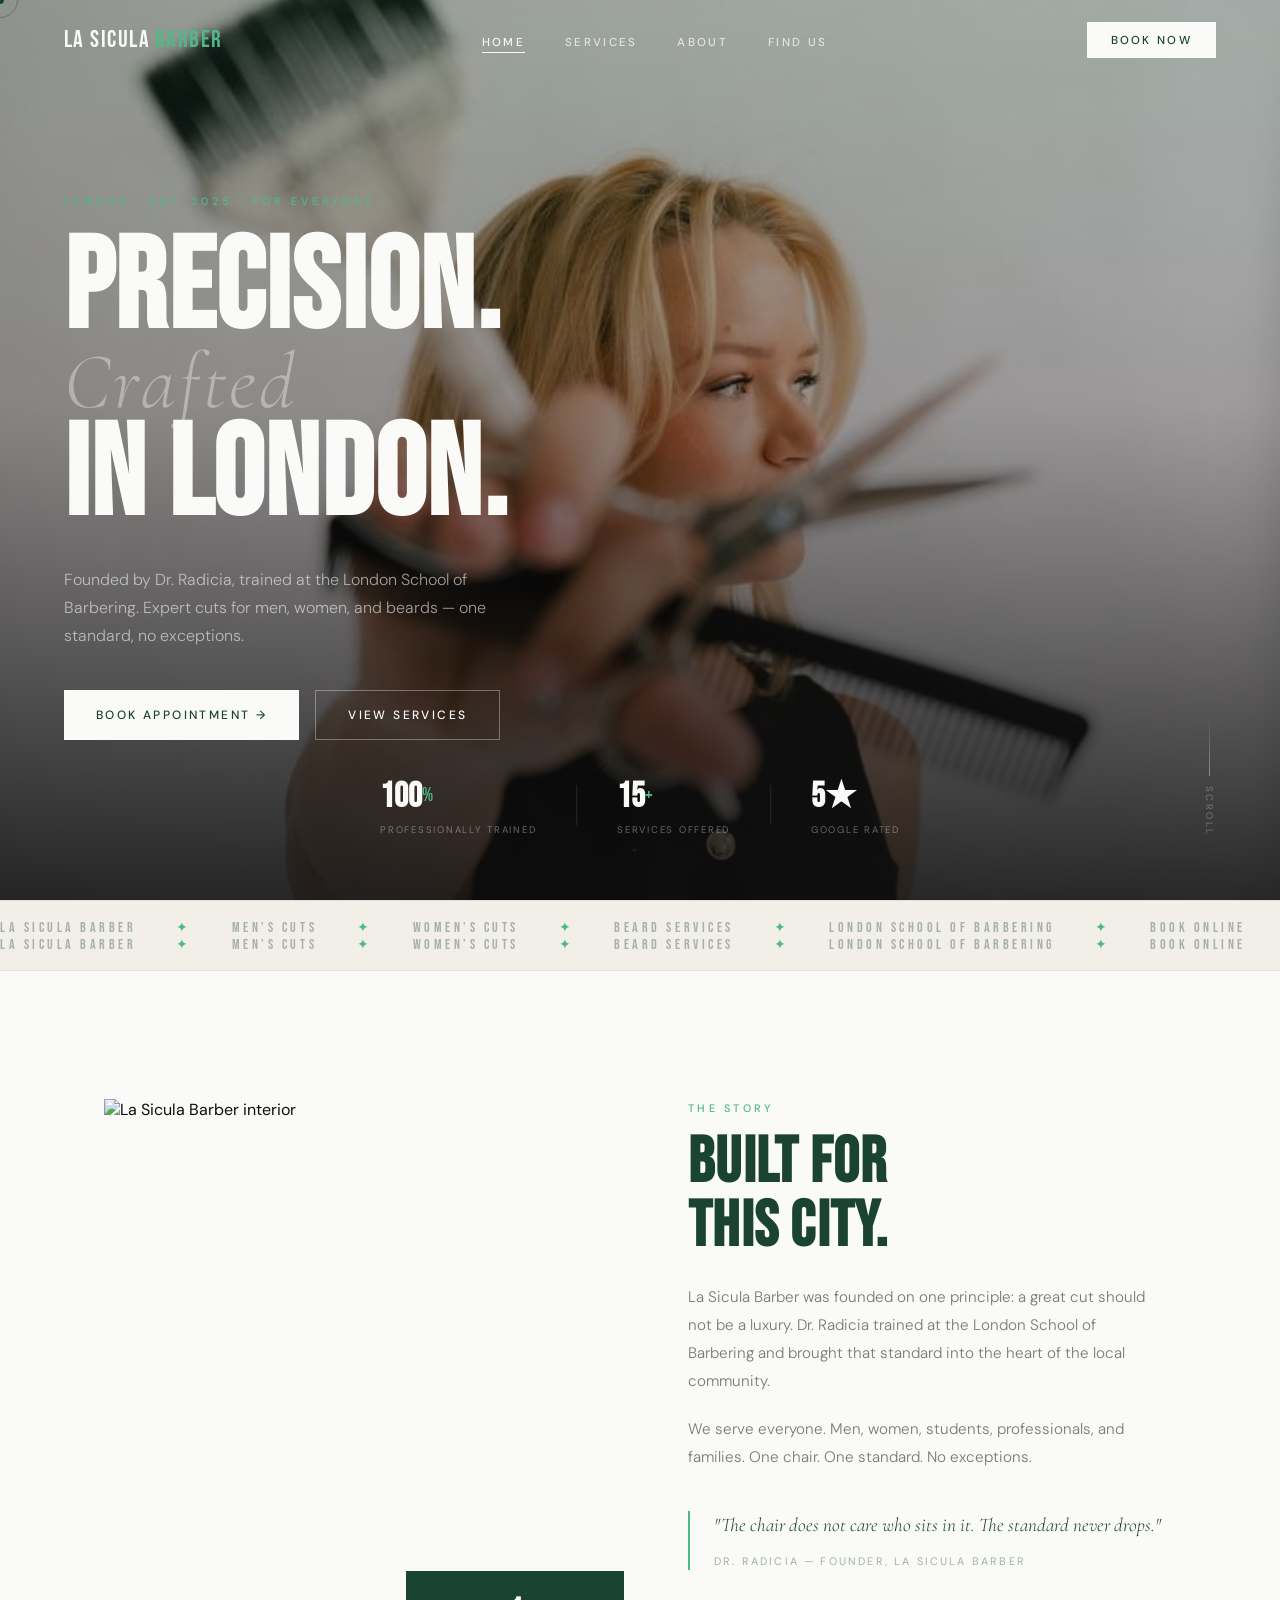
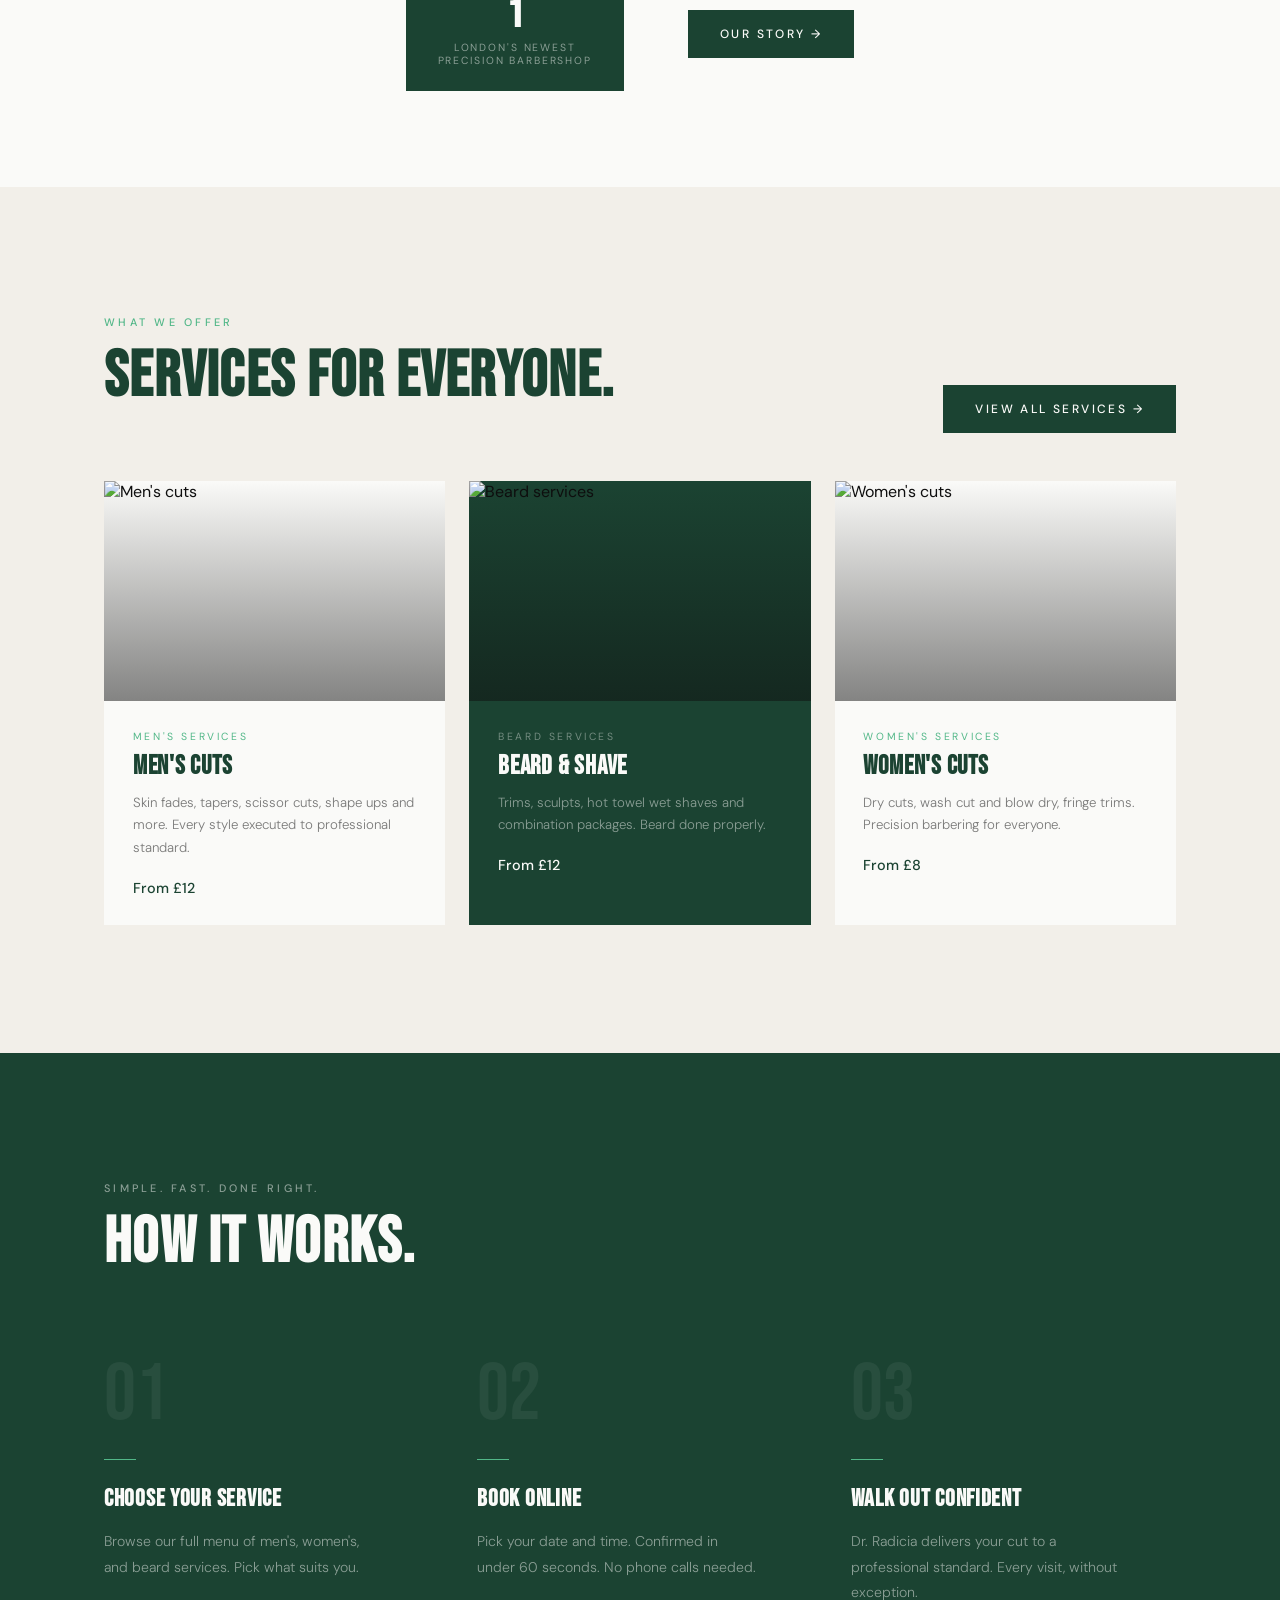
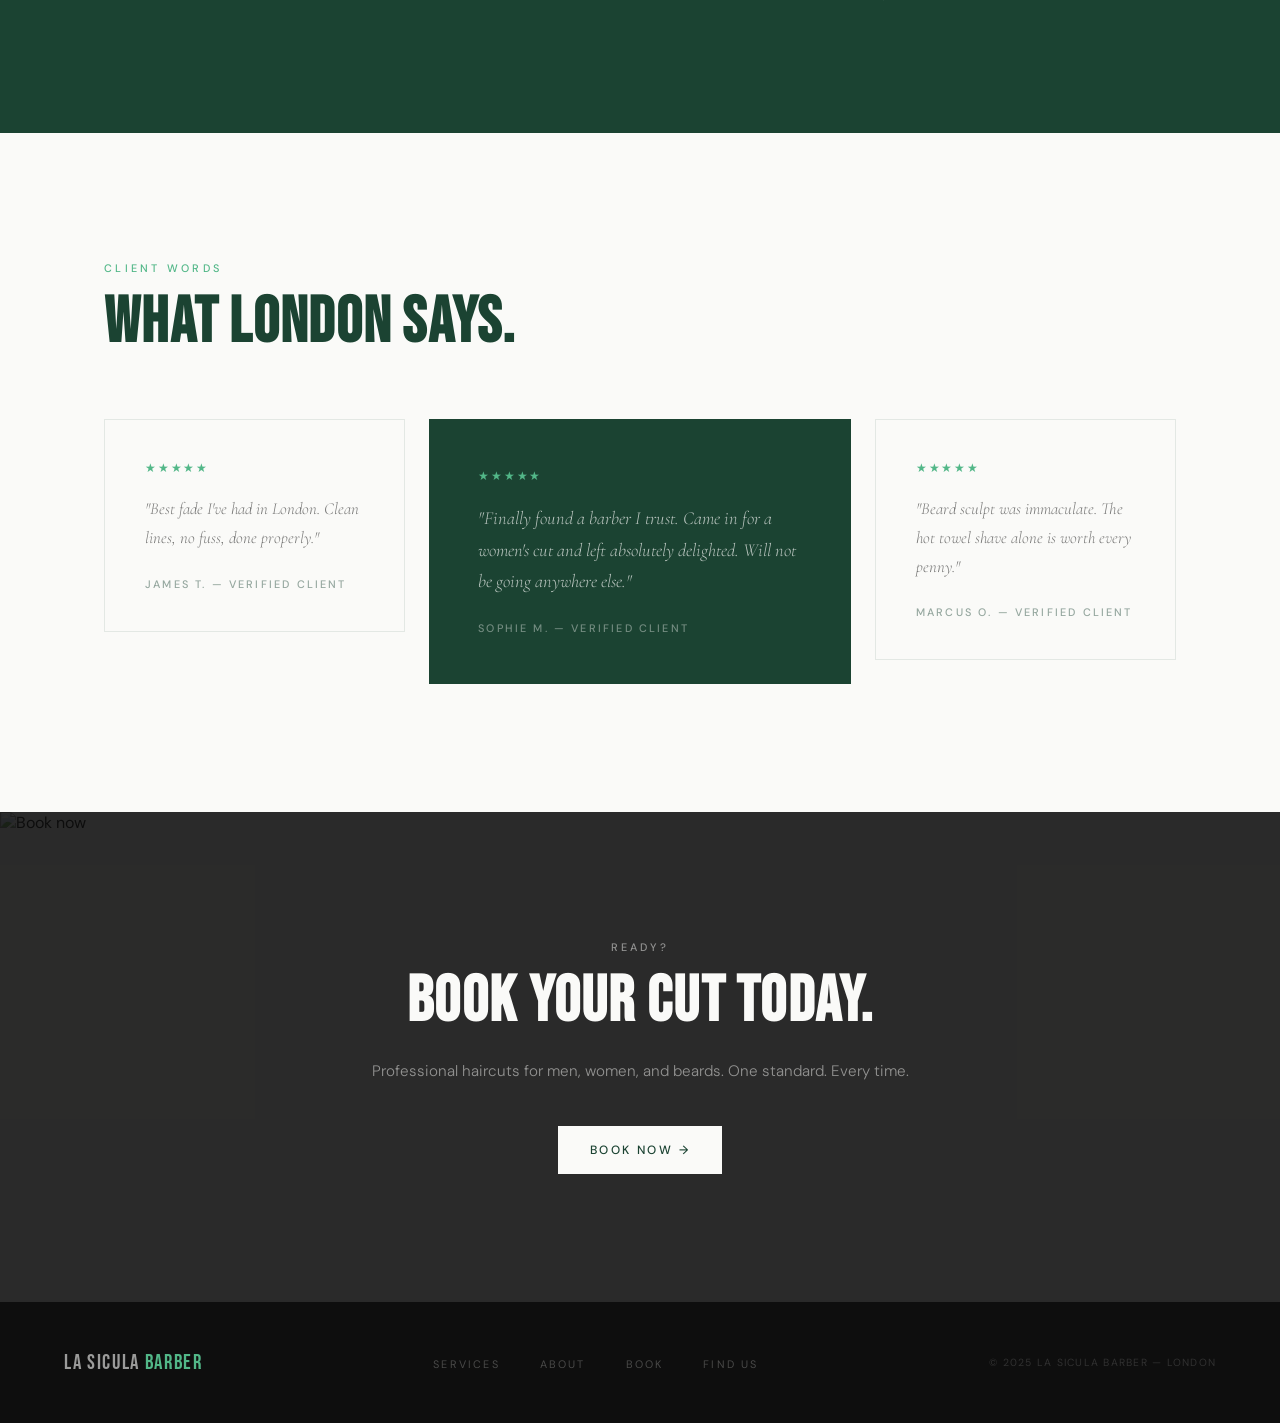
==== commit b2f29050: "Added hero image" ====
--- a/index.html
+++ b/index.html
@@ -143,7 +143,7 @@
 <!-- HERO -->
 <section class="hero">
   <div class="hero-bg" id="hero-bg">
-    <img src="https://images.unsplash.com/photo-1503951914875-452162b0f3f1?w=1800&q=85&fit=crop" alt="Barber at work"/>
+    <img src="images/hero-bg.jpg"alt="Barber at work"/>
     <div class="hero-overlay"></div>
   </div>
   <div class="hero-content">
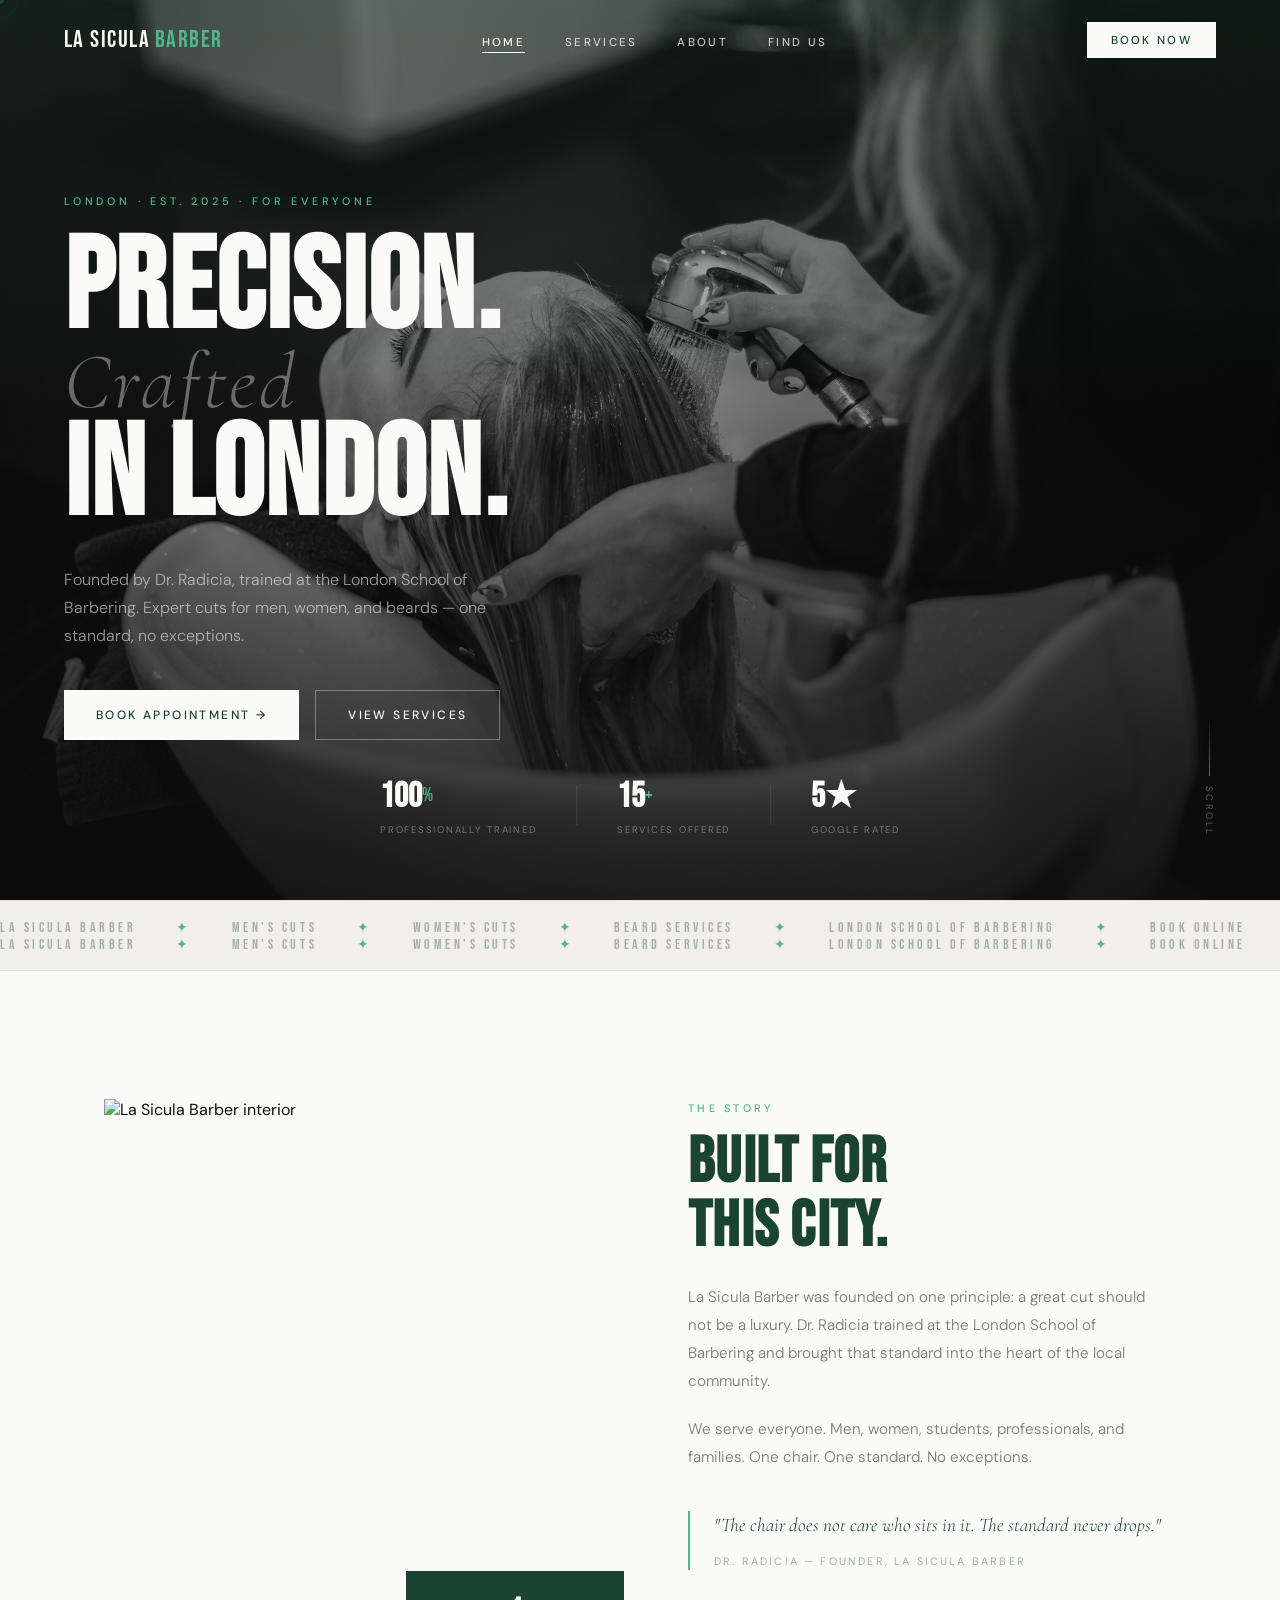
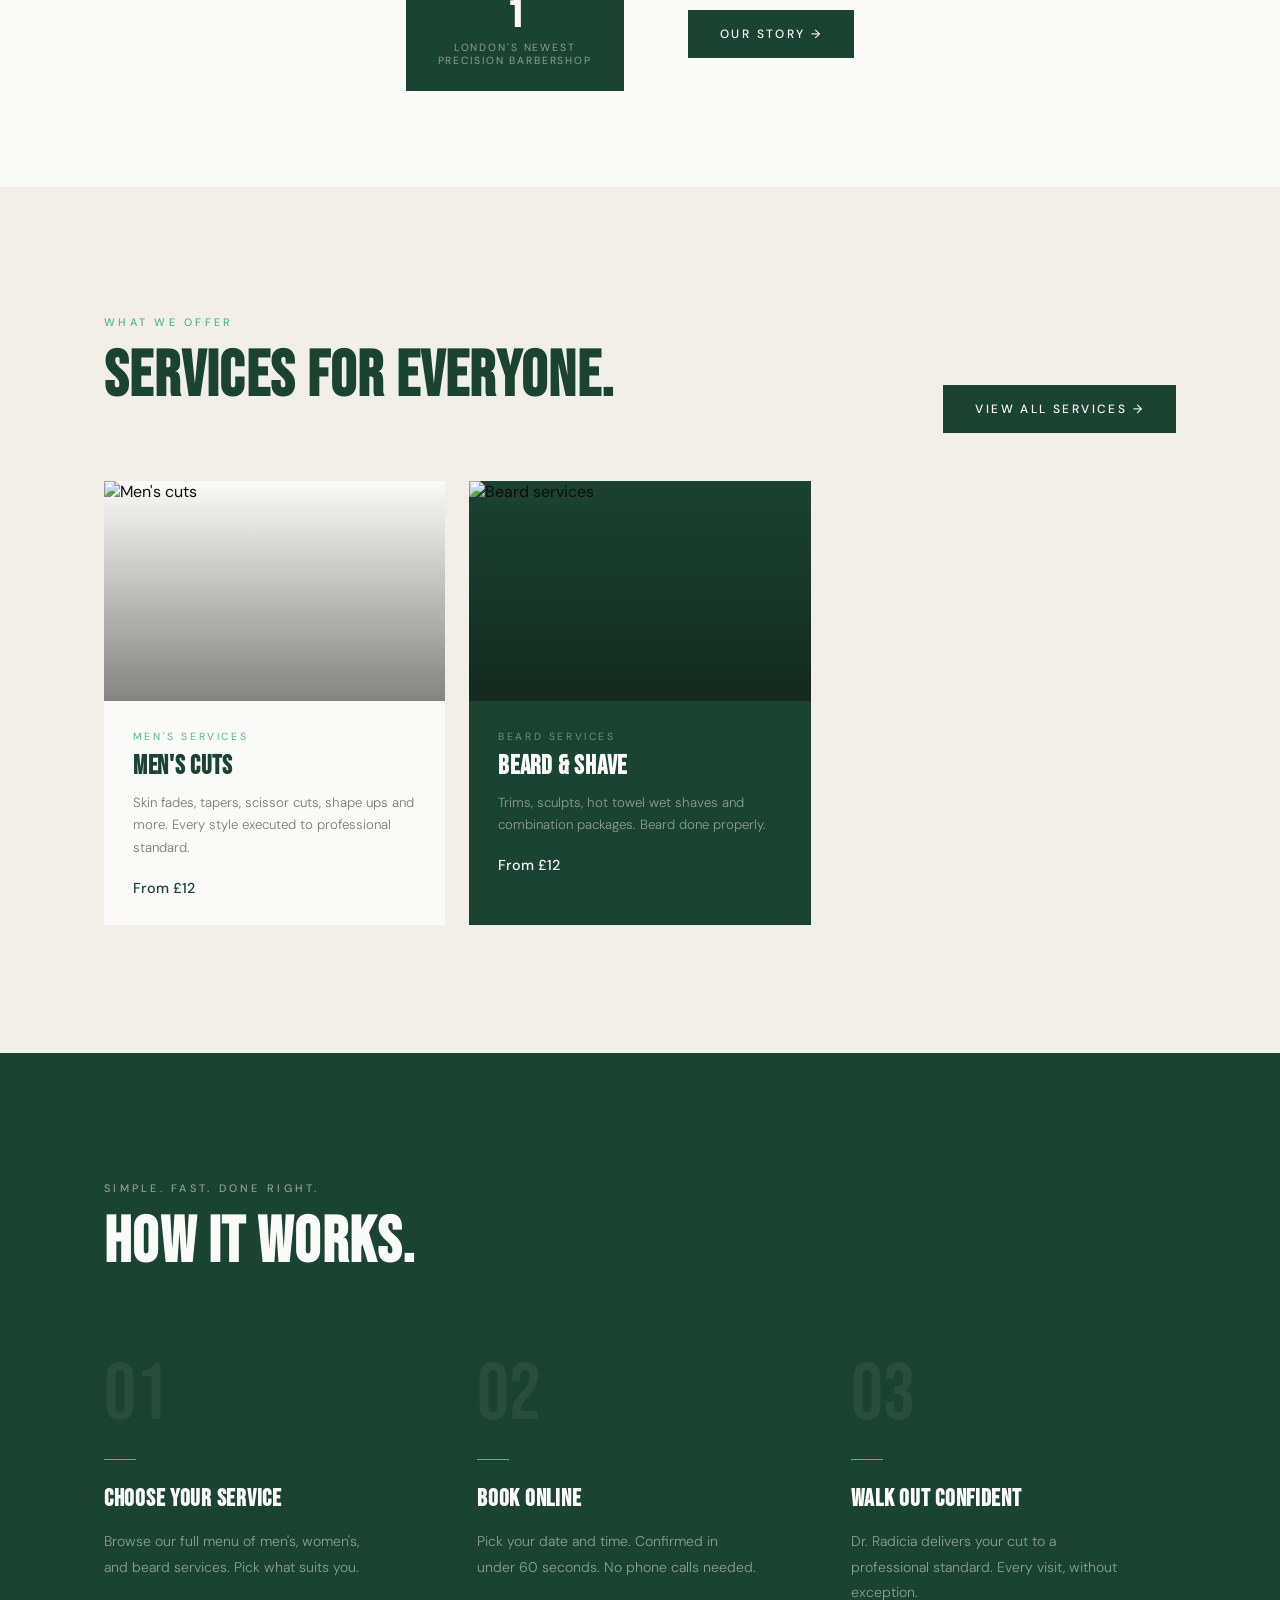
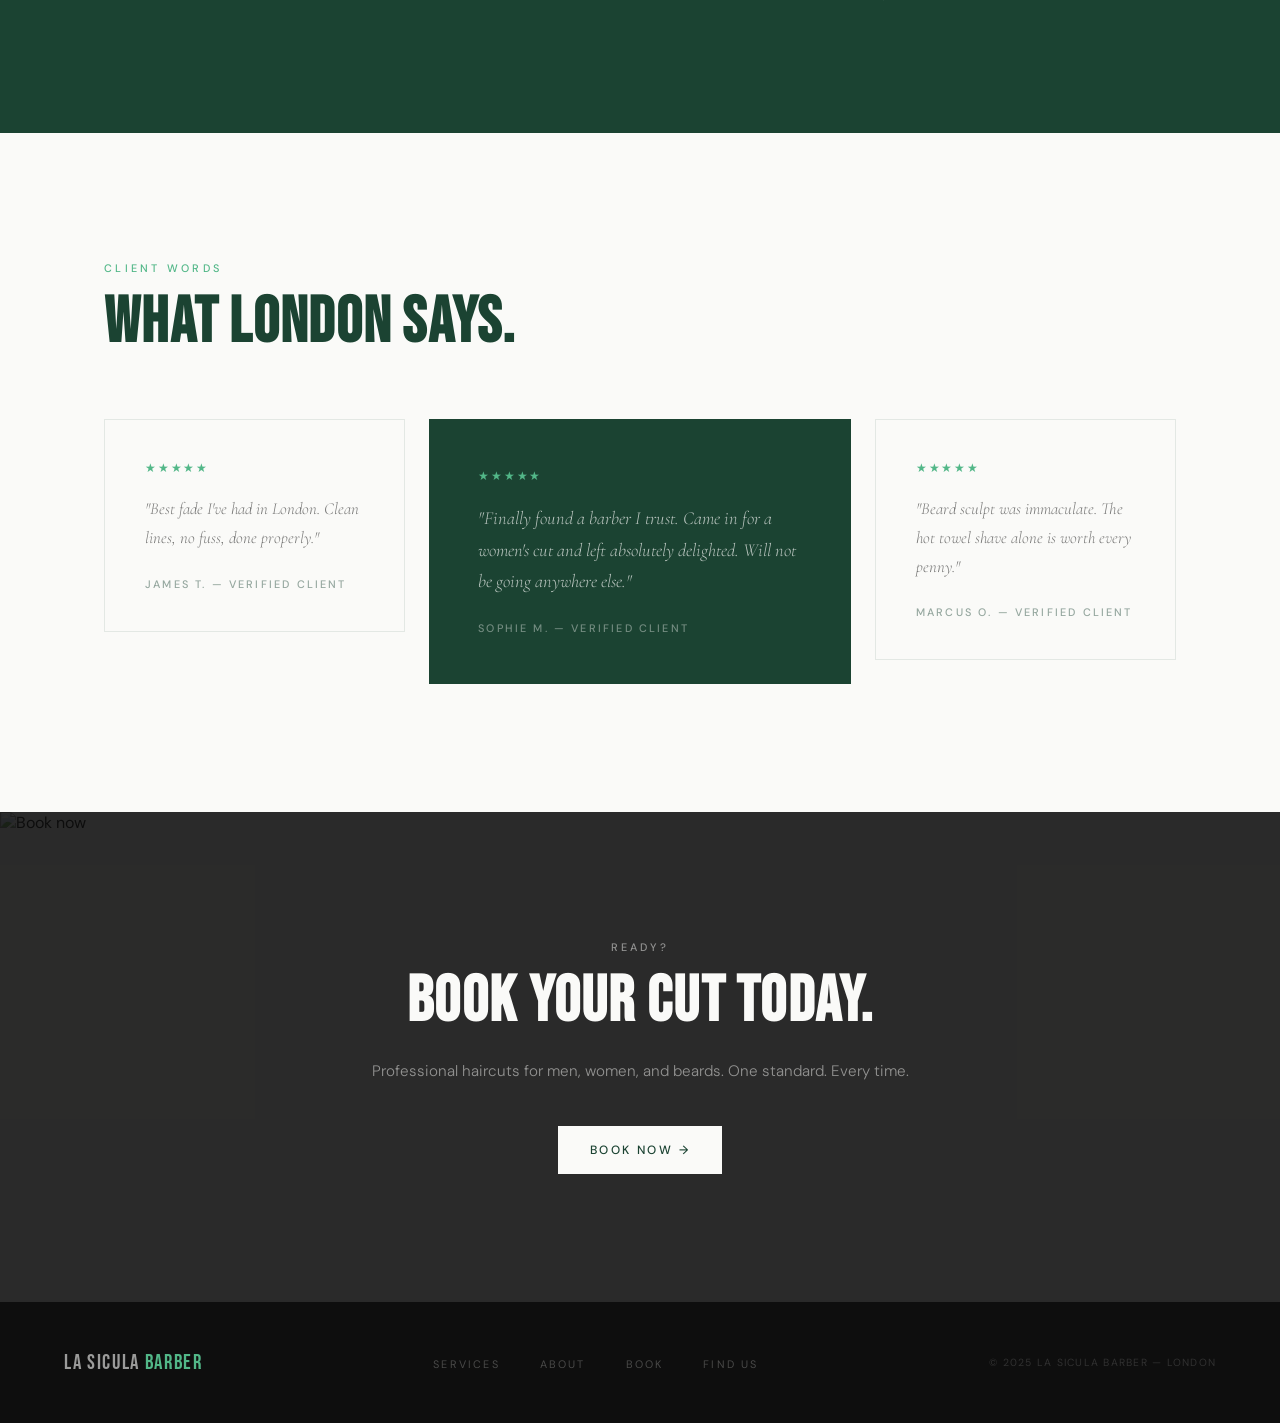
==== commit 1c4aa4ad: "Removed women services - men's grooming only" ====
--- a/index.html
+++ b/index.html
@@ -240,16 +240,7 @@
           <p class="sp-from">From £12</p>
         </div>
       </div>
-      <div class="sp-card" data-reveal data-delay="3" onclick="location.href='services.html#womens'">
-        <div class="sp-img">
-          <img src="https://images.unsplash.com/photo-1522337360788-8b13dee7a37e?w=600&q=80&fit=crop" alt="Women's cuts" loading="lazy"/>
-          <div class="sp-img-overlay"></div>
-        </div>
-        <div class="sp-body">
-          <span class="sp-cat">Women's Services</span>
-          <h3 class="sp-name">Women's Cuts</h3>
-          <p class="sp-desc">Dry cuts, wash cut and blow dry, fringe trims. Precision barbering for everyone.</p>
-          <p class="sp-from">From £8</p>
+  
         </div>
       </div>
     </div>
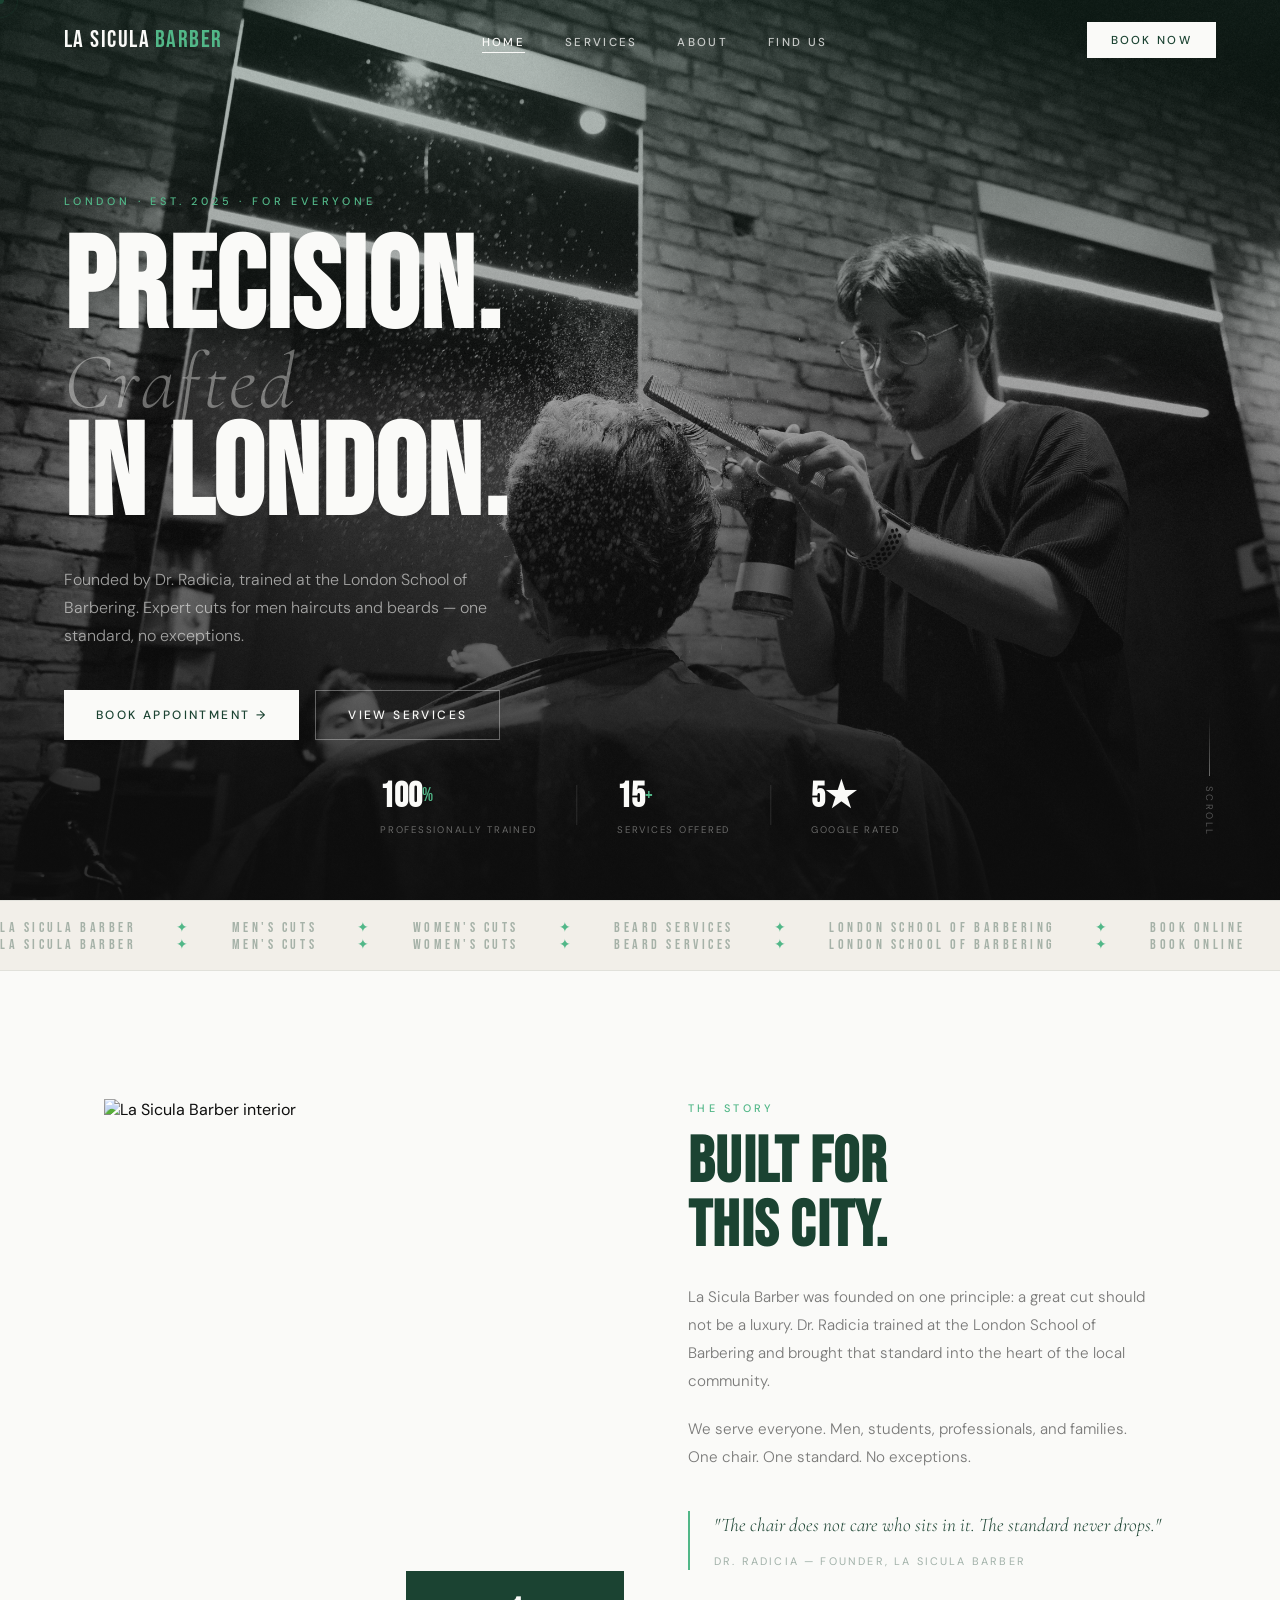
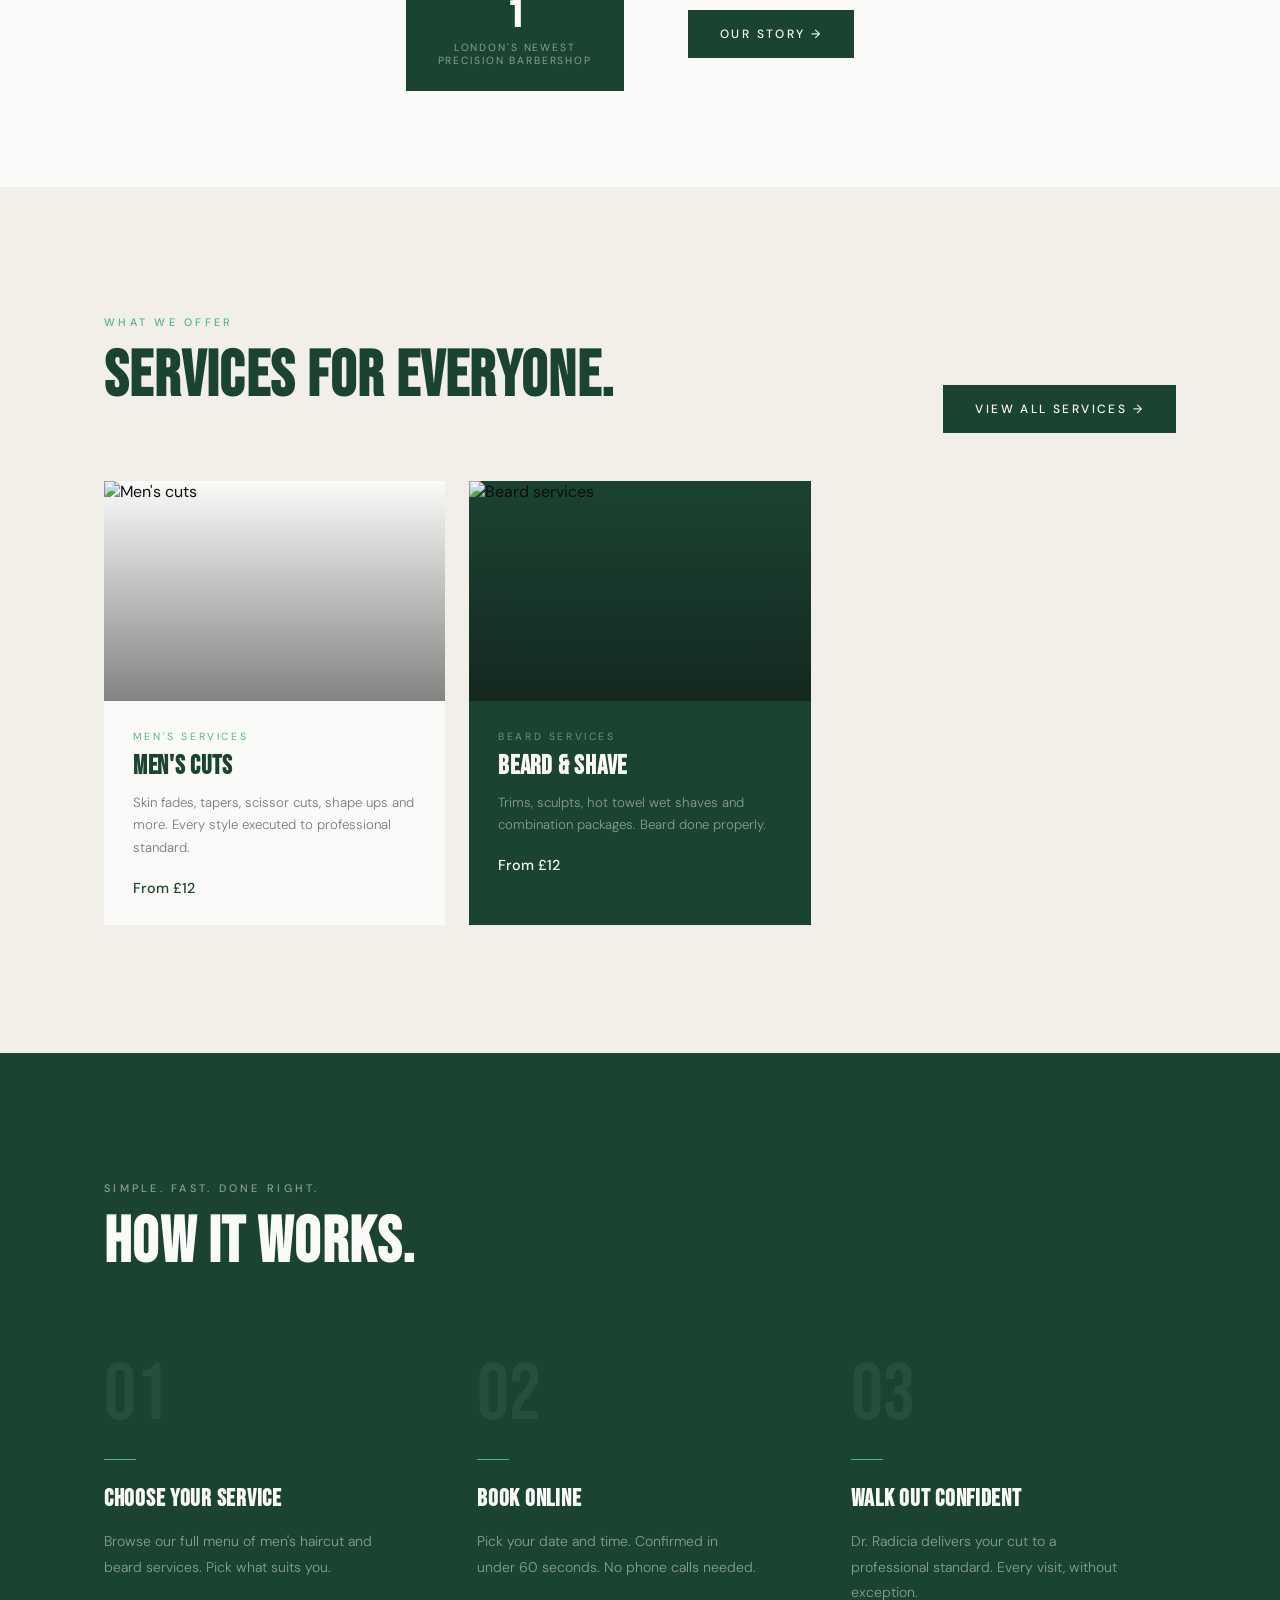
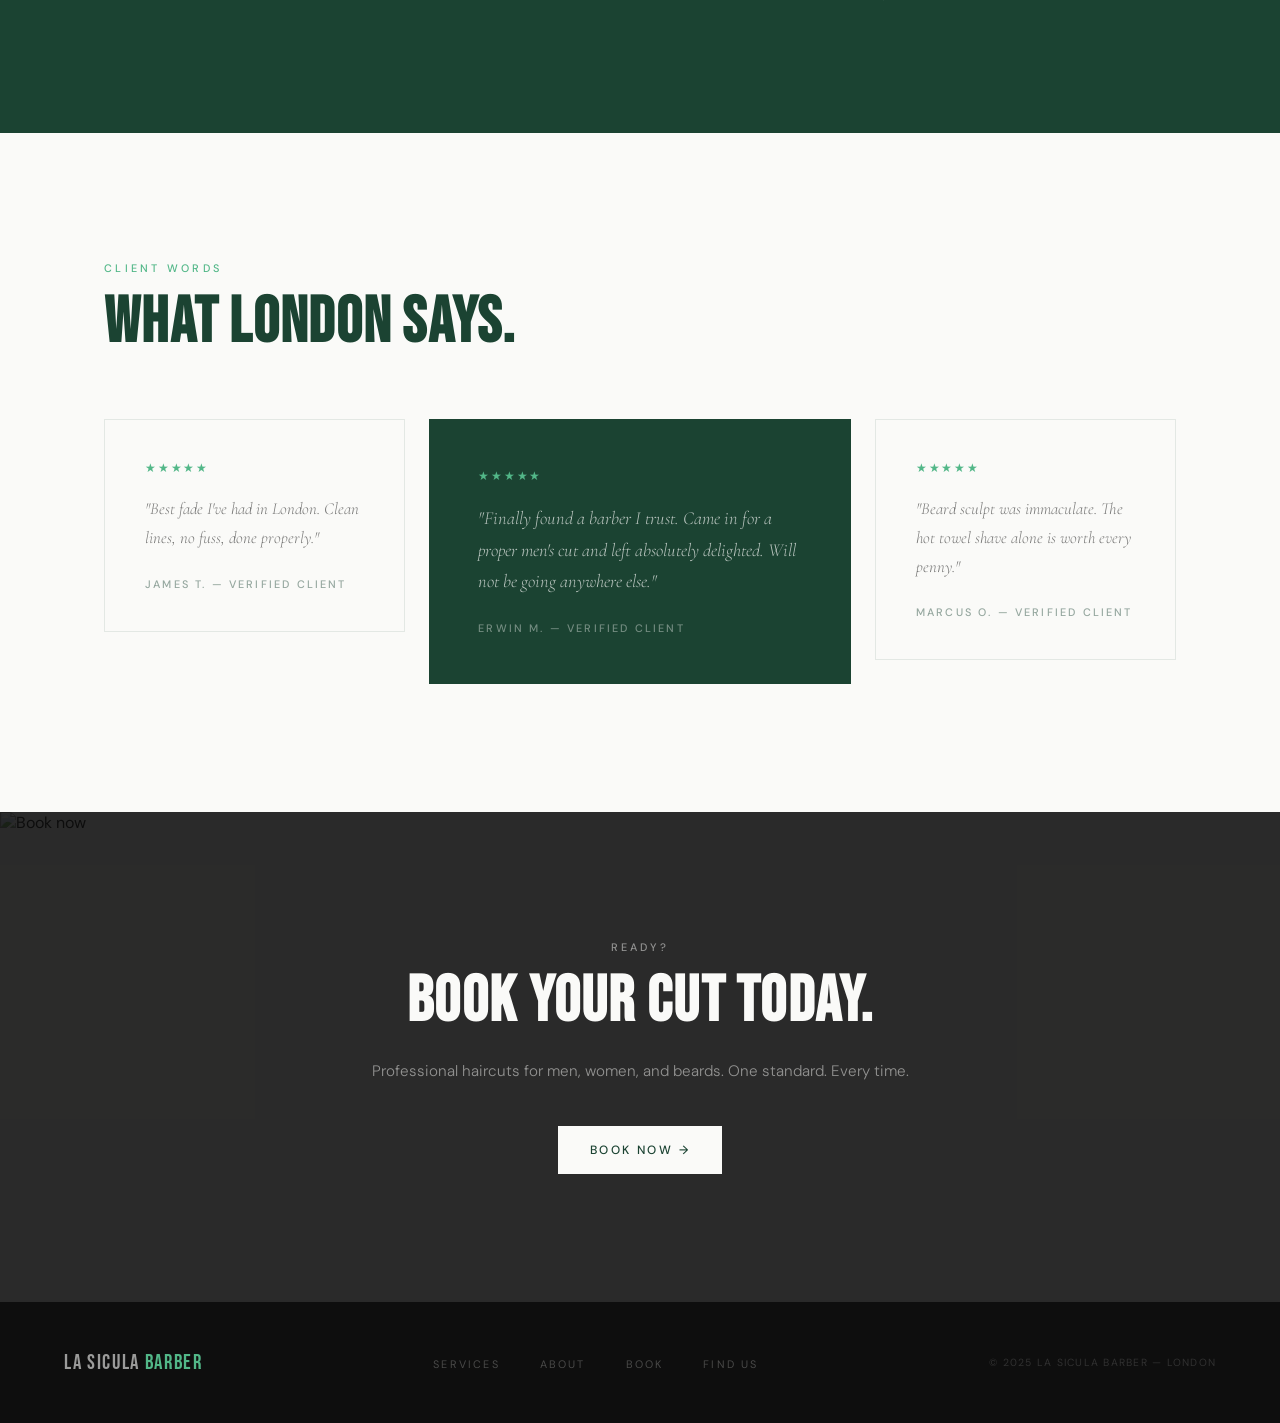
==== commit fea39a2a: "Remove women's services from homepage — focus on mass-market men's positioning per Scenario 2" ====
--- a/index.html
+++ b/index.html
@@ -4,7 +4,7 @@
   <meta charset="UTF-8"/>
   <meta name="viewport" content="width=device-width,initial-scale=1.0"/>
   <title>La Sicula Barber — London</title>
-  <meta name="description" content="La Sicula Barber. Professional haircuts for everyone in London. Men, women, beards. Founded by Dr. Radicia, trained at the London School of Barbering."/>
+  <meta name="description" content="La Sicula Barber. Professional haircuts for everyone in London. Men haircuts and beards. Founded by Dr. Radicia, trained at the London School of Barbering."/>
   <link rel="preconnect" href="https://fonts.googleapis.com"/>
   <link href="https://fonts.googleapis.com/css2?family=Bebas+Neue&family=Cormorant+Garamond:ital,wght@0,300;1,300&family=DM+Sans:wght@300;400;500&display=swap" rel="stylesheet"/>
   <link rel="stylesheet" href="css/style.css"/>
@@ -153,7 +153,7 @@
       <span class="hero-italic">Crafted</span>
       <span>In London.</span>
     </h1>
-    <p class="hero-sub" data-reveal data-delay="2">Founded by Dr. Radicia, trained at the London School of Barbering. Expert cuts for men, women, and beards — one standard, no exceptions.</p>
+    <p class="hero-sub" data-reveal data-delay="2">Founded by Dr. Radicia, trained at the London School of Barbering. Expert cuts for men haircuts and beards — one standard, no exceptions.</p>
     <div class="hero-actions" data-reveal data-delay="3">
       <a href="book.html" class="btn btn-white">Book Appointment →</a>
       <a href="services.html" class="btn btn-outline">View Services</a>
@@ -194,7 +194,7 @@
         <span class="eyebrow" data-reveal>The Story</span>
         <h2 class="section-title" data-reveal>Built For<br>This City.</h2>
         <p class="intro-body" data-reveal>La Sicula Barber was founded on one principle: a great cut should not be a luxury. Dr. Radicia trained at the London School of Barbering and brought that standard into the heart of the local community.</p>
-        <p class="intro-body" data-reveal>We serve everyone. Men, women, students, professionals, and families. One chair. One standard. No exceptions.</p>
+        <p class="intro-body" data-reveal>We serve everyone. Men, students, professionals, and families. One chair. One standard. No exceptions.</p>
         <blockquote class="intro-quote" data-reveal>
           <p>"The chair does not care who sits in it. The standard never drops."</p>
           <cite>Dr. Radicia — Founder, La Sicula Barber</cite>
@@ -257,7 +257,7 @@
         <div class="step-num">01</div>
         <div class="step-line"></div>
         <h3 class="step-title">Choose Your Service</h3>
-        <p class="step-desc">Browse our full menu of men's, women's, and beard services. Pick what suits you.</p>
+        <p class="step-desc">Browse our full menu of men's haircut and beard services. Pick what suits you.</p>
       </div>
       <div class="process-step" data-reveal data-delay="2">
         <div class="step-num">02</div>
@@ -288,8 +288,8 @@
       </div>
       <div class="testi-card featured" data-reveal data-delay="2">
         <div class="testi-stars">★★★★★</div>
-        <p class="testi-text">"Finally found a barber I trust. Came in for a women's cut and left absolutely delighted. Will not be going anywhere else."</p>
-        <p class="testi-author">Sophie M. — Verified Client</p>
+        <p class="testi-text">"Finally found a barber I trust. Came in for a proper men's cut and left absolutely delighted. Will not be going anywhere else."</p>
+        <p class="testi-author">Erwin M. — Verified Client</p>
       </div>
       <div class="testi-card" data-reveal data-delay="3">
         <div class="testi-stars">★★★★★</div>
